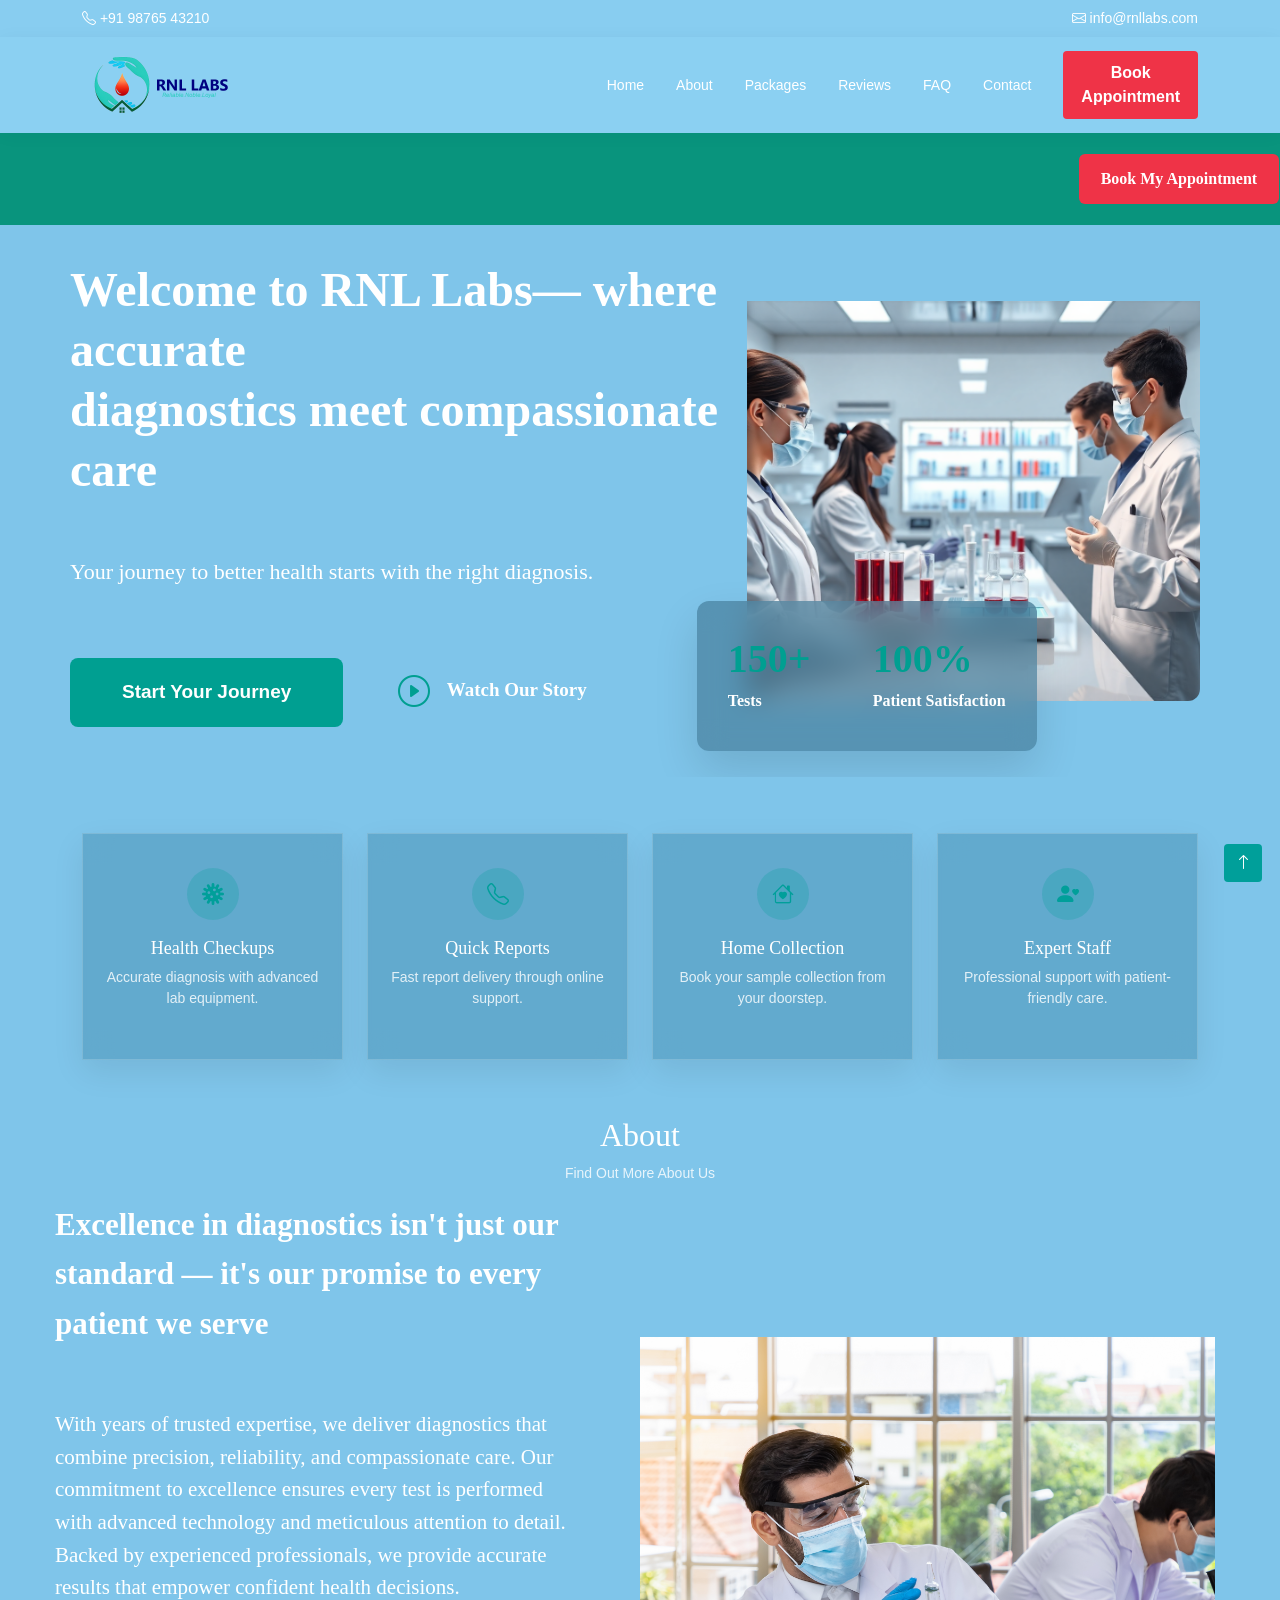
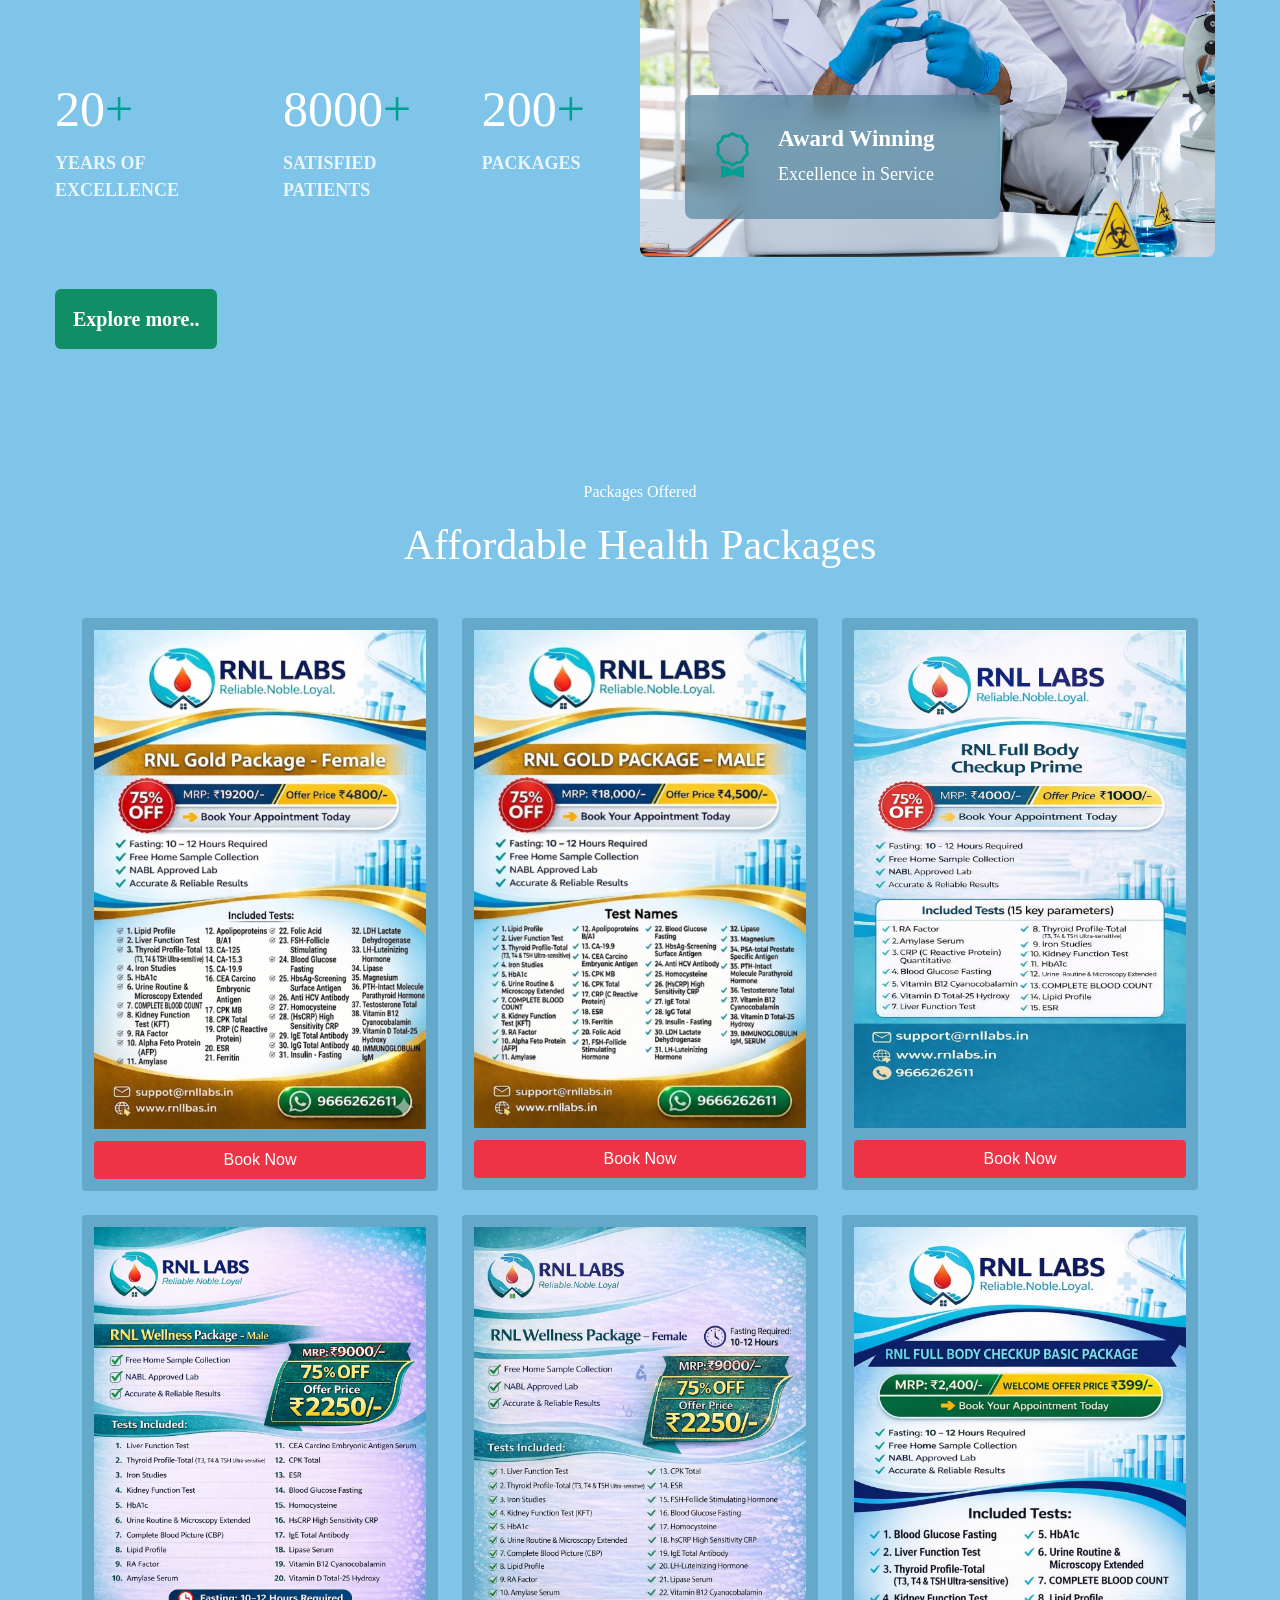
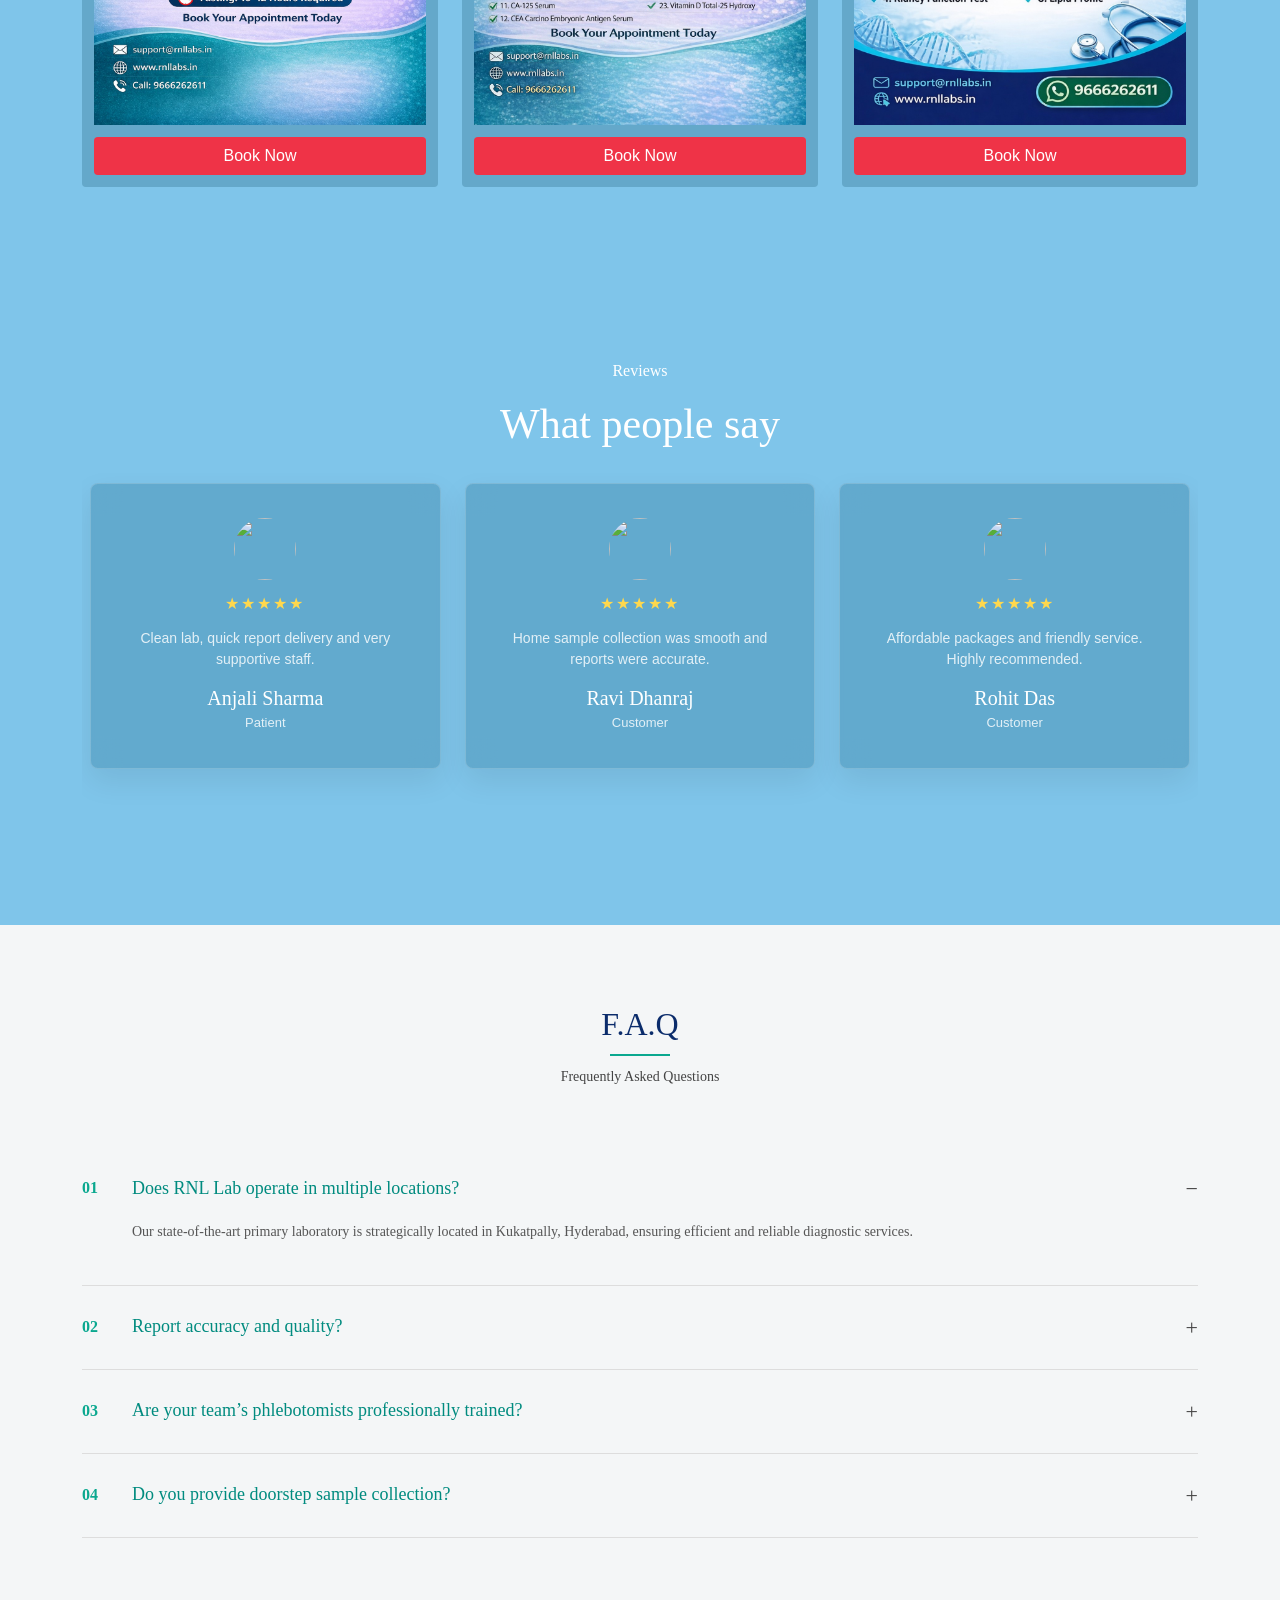
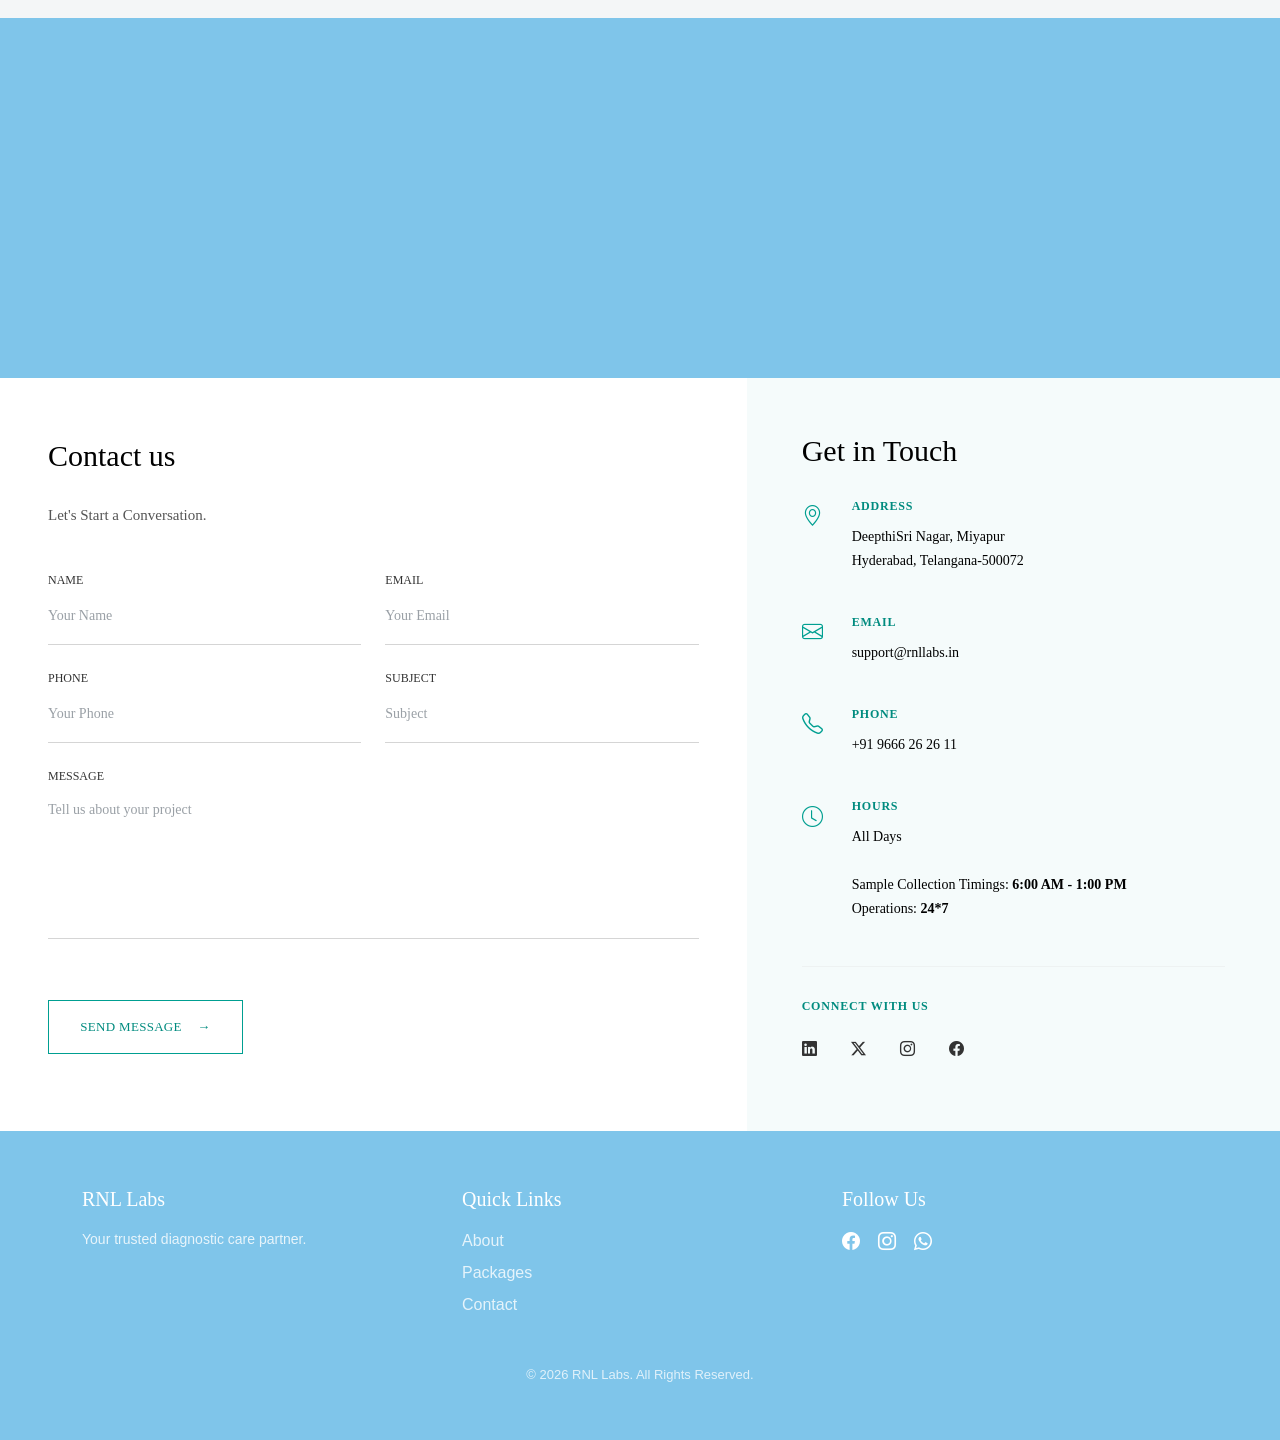
==== index.html @ 486d84f8 "second update" ====
<!DOCTYPE html>
<html lang="en">
<head>
  <meta charset="UTF-8" />
  <meta name="viewport" content="width=device-width, initial-scale=1.0" />
  <title>RNL Labs</title>

  <link href="https://cdn.jsdelivr.net/npm/bootstrap@5.3.3/dist/css/bootstrap.min.css" rel="stylesheet">
  <link href="https://cdn.jsdelivr.net/npm/bootstrap-icons@1.11.3/font/bootstrap-icons.css" rel="stylesheet">
  <link rel="stylesheet" href="https://cdn.jsdelivr.net/npm/swiper@11/swiper-bundle.min.css">
  <link rel="stylesheet" href="https://unpkg.com/aos@2.3.1/dist/aos.css">
  <link rel="stylesheet" href="style.css">
</head>

<body>

<header class="top-header">
  <div class="container d-flex justify-content-between align-items-center small">
    <span><i class="bi bi-telephone"></i> +91 98765 43210</span>
    <span><i class="bi bi-envelope"></i> info@rnllabs.com</span>
  </div>
</header>

<nav class="navbar navbar-expand-lg main-navbar sticky-top">
  <div class="container">
    <a class="navbar-brand d-flex align-items-center gap-2" href="#">
      <img src="img/rnl_labs_horizontal.png" alt="RNL LABS">
    </a>

    <button class="navbar-toggler" data-bs-toggle="collapse" data-bs-target="#menu">
      <span class="navbar-toggler-icon"></span>
    </button>

    <div id="menu" class="collapse navbar-collapse">
      <ul class="navbar-nav ms-auto align-items-lg-center gap-lg-3">
        <li><a class="nav-link" href="#home">Home</a></li>
        <li><a class="nav-link" href="#about">About</a></li>
        <li><a class="nav-link" href="#packages">Packages</a></li>
        <li><a class="nav-link" href="#reviews">Reviews</a></li>
        <li><a class="nav-link" href="#faq">FAQ</a></li>
        <li><a class="nav-link" href="#contact">Contact</a></li>
        <li><a class="btn btn-book ms-lg-2" href="#contact">Book Appointment</a></li>
      </ul>
    </div>
  </div>
</nav>

<section>
    <div class="home-sample-bar">
  <div class="container-fluid">
    <div class="row align-items-center">

      <div class="col-12 col-md-10">
        <div class="scooter-slider">
          <div class="scooter-track">
            <img src="img/home_sample.png" alt="Home Sample Collection">
          </div>
        </div>
      </div>

      <div class="col-12 col-md-2 text-center text-md-start mt-3 mt-md-0">
        <a href="https://my.rnllabs.in/patient/login" class="btn btn-danger appointment-btn">
          Book My Appointment
        </a>
      </div>

    </div>
  </div>
</div>
</section>

<section id="home" class="hero">
  <div class="container-fluid px-0">

    <div class="row hero-row align-items-center g-0">
      <div class="col-lg-7 hero-content" data-aos="fade-right">
        <h1>
          Welcome to RNL Labs— where accurate <br>
          diagnostics meet compassionate care
        </h1>

        <p class="hero-text">
          Your journey to better health starts with the right diagnosis.
        </p>

        <div class="hero-actions">
          <a href="#packages" class="btn btn-primary-custom">Start Your Journey</a>

          <a href="#about" class="btn btn-video">
            <i class="bi bi-play-circle"></i>
            Watch Our Story
          </a>
        </div>
      </div>

      <div class="col-lg-5 hero-image-col" data-aos="fade-left">
        <div class="hero-image-wrap">
          <img src="img/bg/banner.png" class="hero-img" alt="Lab">

          <div class="hero-stat old-style">
            <div>
              <strong>150+</strong>
              <span>Tests</span>
            </div>

            <div>
              <strong>100%</strong>
              <span>Patient Satisfaction</span>
            </div>
          </div>
        </div>
      </div>
    </div>

  </div>
</section>

<section class="services section-space-sm">
  <div class="container">
    <div class="row g-4">
      <div class="col-6 col-lg-3" data-aos="zoom-in">
        <div class="glass-card service-card">
          <i class="bi bi-virus"></i>
          <h5>Health Checkups</h5>
          <p>Accurate diagnosis with advanced lab equipment.</p>
        </div>
      </div>

      <div class="col-6 col-lg-3" data-aos="zoom-in" data-aos-delay="100">
        <div class="glass-card service-card">
          <i class="bi bi-telephone"></i>
          <h5>Quick Reports</h5>
          <p>Fast report delivery through online support.</p>
        </div>
      </div>

      <div class="col-6 col-lg-3" data-aos="zoom-in" data-aos-delay="200">
        <div class="glass-card service-card">
          <i class="bi bi-house-heart"></i>
          <h5>Home Collection</h5>
          <p>Book your sample collection from your doorstep.</p>
        </div>
      </div>

      <div class="col-6 col-lg-3" data-aos="zoom-in" data-aos-delay="300">
        <div class="glass-card service-card">
          <i class="bi bi-person-heart"></i>
          <h5>Expert Staff</h5>
          <p>Professional support with patient-friendly care.</p>
        </div>
      </div>
    </div>
  </div>
</section>

<section id="about" class="about old-about">
          <div class="container section-title" data-aos="fade-up">
        <h2 class="text-center">About</h2>
        <p class="text-center">Find Out More About Us</p>
      </div><!-- End Section Title -->
  <div class="container-fluid px-0">
    <div class="row g-0 align-items-center">

      <div class="col-lg-6 about-left" data-aos="fade-right">
        <h2>
          Excellence in diagnostics isn't just our standard — it's our promise to
          every patient we serve
        </h2>

        <p>
          With years of trusted expertise, we deliver diagnostics that combine
          precision, reliability, and compassionate care. Our commitment to
          excellence ensures every test is performed with advanced technology
          and meticulous attention to detail. Backed by experienced professionals,
          we provide accurate results that empower confident health decisions.
        </p>

        <div class="about-stats">
          <div>
            <strong>20<span>+</span></strong>
            <small>YEARS OF EXCELLENCE</small>
          </div>

          <div>
            <strong>8000<span>+</span></strong>
            <small>SATISFIED PATIENTS</small>
          </div>

          <div>
            <strong>200<span>+</span></strong>
            <small>PACKAGES</small>
          </div>
        </div>

        <a href="#contact" class="btn about-btn">Explore more..</a>
      </div>

      <div class="col-lg-6 about-right" data-aos="fade-left">
        <div class="about-img-box old-img-box">
          <img src="img/about/about.jpg" alt="About Us">

          <div class="award-card">
            <i class="bi bi-award"></i>
            <div>
              <strong>Award Winning</strong>
              <span>Excellence in Service</span>
            </div>
          </div>
        </div>
      </div>

    </div>
  </div>
</section>

<section id="packages" class="packages section-space">
  <div class="container">
    <p class="section-subtitle text-center">Packages Offered</p>
    <h2 class="section-title text-center">Affordable Health Packages</h2>

    <div class="row g-4 mt-4">
      <div class="col-md-6 col-lg-4" data-aos="fade-up">
        <div class="package-card">
          <img src="img/packages/rnlgoldfemale.jpeg" class="card-img-top" alt="Image">
          <a href="#contact" class="btn package-btn">Book Now</a>
        </div>
      </div>

      <div class="col-md-6 col-lg-4" data-aos="fade-up" data-aos-delay="100">
        <div class="package-card">
          <img src="img/packages/rnlgoldmale.png" class="card-img-top" alt="Image">
          <a href="#contact" class="btn package-btn">Book Now</a>
        </div>
      </div>

      <div class="col-md-6 col-lg-4" data-aos="fade-up" data-aos-delay="200">
        <div class="package-card">
           <img src="img/packages/primefullbody.png" class="card-img-top" alt="Image">
          <a href="#contact" class="btn package-btn">Book Now</a>
        </div>
      </div>

      <div class="col-md-6 col-lg-4" data-aos="fade-up">
        <div class="package-card">
           <img src="img/packages/rnlweellnessmale.jpeg" class="card-img-top" alt="Image">
          <a href="#contact" class="btn package-btn">Book Now</a>
        </div>
      </div>

      <div class="col-md-6 col-lg-4" data-aos="fade-up" data-aos-delay="100">
        <div class="package-card">
          <img src="img/packages/rnlwellnessfemale.jpeg" class="card-img-top" alt="Image">
          <a href="#contact" class="btn package-btn">Book Now</a>
        </div>
      </div>

      <div class="col-md-6 col-lg-4" data-aos="fade-up" data-aos-delay="200">
        <div class="package-card">
          <img src="img/packages/fullbodycheckupbasic.jpeg" class="card-img-top" alt="Image">
          <a href="#contact" class="btn package-btn">Book Now</a>
        </div>
      </div>
    </div>
  </div>
</section>

<section id="reviews" class="reviews section-space">
  <div class="container">
    <p class="section-subtitle text-center">Reviews</p>
    <h2 class="section-title text-center">What people say</h2>

    <div class="swiper reviewSwiper mt-4" data-aos="fade-up">
      <div class="swiper-wrapper">
        <div class="swiper-slide">
          <div class="glass-card review-card">
            <img src="https://i.pravatar.cc/90?img=32" alt="">
            <div class="stars">★★★★★</div>
            <p>Clean lab, quick report delivery and very supportive staff.</p>
            <h5>Anjali Sharma</h5>
            <span>Patient</span>
          </div>
        </div>

        <div class="swiper-slide">
          <div class="glass-card review-card">
            <img src="https://i.pravatar.cc/90?img=12" alt="">
            <div class="stars">★★★★★</div>
            <p>Home sample collection was smooth and reports were accurate.</p>
            <h5>Ravi Dhanraj</h5>
            <span>Customer</span>
          </div>
        </div>

        <div class="swiper-slide">
          <div class="glass-card review-card">
            <img src="https://i.pravatar.cc/90?img=45" alt="">
            <div class="stars">★★★★★</div>
            <p>Affordable packages and friendly service. Highly recommended.</p>
            <h5>Rohit Das</h5>
            <span>Customer</span>
          </div>
        </div>
      </div>

      <div class="swiper-nav">
        <div class="swiper-button-prev"></div>
        <div class="swiper-button-next"></div>
      </div>
    </div>
  </div>
</section>

<section id="faq" class="faq-modern">
  <div class="container">

    <div class="faq-header text-center">
      <h2>F.A.Q</h2>
      <div class="faq-line"></div>
      <p>Frequently Asked Questions</p>
    </div>

    <div class="faq-list">

      <!-- Item 1 -->
      <div class="faq-item active">
        <div class="faq-question">
          <span class="faq-number">01</span>
          <h4>Does RNL Lab operate in multiple locations?</h4>
          <span class="faq-toggle">−</span>
        </div>
        <div class="faq-answer">
          <p>
            Our state-of-the-art primary laboratory is strategically located in Kukatpally,
            Hyderabad, ensuring efficient and reliable diagnostic services.
          </p>
        </div>
      </div>

      <!-- Item 2 -->
      <div class="faq-item">
        <div class="faq-question">
          <span class="faq-number">02</span>
          <h4>Report accuracy and quality?</h4>
          <span class="faq-toggle">+</span>
        </div>
        <div class="faq-answer">
          <p>We use advanced technology and strict quality standards for accurate reports.</p>
        </div>
      </div>

      <!-- Item 3 -->
      <div class="faq-item">
        <div class="faq-question">
          <span class="faq-number">03</span>
          <h4>Are your team’s phlebotomists professionally trained?</h4>
          <span class="faq-toggle">+</span>
        </div>
        <div class="faq-answer">
          <p>Yes, all staff are certified and trained professionals.</p>
        </div>
      </div>

      <!-- Item 4 -->
      <div class="faq-item">
        <div class="faq-question">
          <span class="faq-number">04</span>
          <h4>Do you provide doorstep sample collection?</h4>
          <span class="faq-toggle">+</span>
        </div>
        <div class="faq-answer">
          <p>Yes, we offer home sample collection services.</p>
        </div>
      </div>

    </div>

  </div>
</section>

<!-- Map Section -->
<section id="map" class="map-section">
  <div class="map-box">
    <iframe
      src="https://maps.google.com/maps?q=DeepthiSri%20Nagar,%20Miyapur,%20Hyderabad&t=&z=15&ie=UTF8&iwloc=&output=embed"
      loading="lazy">
    </iframe>
  </div>
</section>


<!-- Contact Section -->
<section id="contact" class="contact-clean">
  <div class="container-fluid px-0">
    <div class="row g-0">

      <!-- Contact Form -->
      <div class="col-lg-7 contact-form-area">
        <h2>Contact us</h2>
        <p class="contact-subtitle">Let's Start a Conversation.</p>

        <form>
          <div class="row g-4">
            <div class="col-md-6">
              <label>NAME</label>
              <input type="text" placeholder="Your Name">
            </div>

            <div class="col-md-6">
              <label>EMAIL</label>
              <input type="email" placeholder="Your Email">
            </div>

            <div class="col-md-6">
              <label>PHONE</label>
              <input type="text" placeholder="Your Phone">
            </div>

            <div class="col-md-6">
              <label>SUBJECT</label>
              <input type="text" placeholder="Subject">
            </div>

            <div class="col-12">
              <label>MESSAGE</label>
              <textarea rows="5" placeholder="Tell us about your project"></textarea>
            </div>

            <div class="col-12">
              <button type="submit" class="send-btn">
                SEND MESSAGE <span>→</span>
              </button>
            </div>
          </div>
        </form>
      </div>

      <!-- Contact Info -->
      <div class="col-lg-5 contact-info-area">
        <h2>Get in Touch</h2>

        <div class="info-item">
          <i class="bi bi-geo-alt"></i>
          <div>
            <h5>ADDRESS</h5>
            <p>
              DeepthiSri Nagar, Miyapur<br>
              Hyderabad, Telangana-500072
            </p>
          </div>
        </div>

        <div class="info-item">
          <i class="bi bi-envelope"></i>
          <div>
            <h5>EMAIL</h5>
            <p>support@rnllabs.in</p>
          </div>
        </div>

        <div class="info-item">
          <i class="bi bi-telephone"></i>
          <div>
            <h5>PHONE</h5>
            <p>+91 9666 26 26 11</p>
          </div>
        </div>

        <div class="info-item">
          <i class="bi bi-clock"></i>
          <div>
            <h5>HOURS</h5>
            <p>
              All Days<br><br>
              Sample Collection Timings: <strong>6:00 AM - 1:00 PM</strong><br>
              Operations: <strong>24*7</strong>
            </p>
          </div>
        </div>

        <hr>

        <h5 class="connect-title">CONNECT WITH US</h5>

        <div class="contact-socials">
          <a href="#"><i class="bi bi-linkedin"></i></a>
          <a href="#"><i class="bi bi-twitter-x"></i></a>
          <a href="#"><i class="bi bi-instagram"></i></a>
          <a href="#"><i class="bi bi-facebook"></i></a>
        </div>
      </div>

    </div>
  </div>
</section>

<footer class="footer section-space-sm">
  <div class="container">
    <div class="row g-4">
      <div class="col-md-4">
        <h5>RNL Labs</h5>
        <p>Your trusted diagnostic care partner.</p>
      </div>
      <div class="col-md-4">
        <h5>Quick Links</h5>
        <a href="#about">About</a>
        <a href="#packages">Packages</a>
        <a href="#contact">Contact</a>
      </div>
      <div class="col-md-4">
        <h5>Follow Us</h5>
        <div class="socials">
          <i class="bi bi-facebook"></i>
          <i class="bi bi-instagram"></i>
          <i class="bi bi-whatsapp"></i>
        </div>
      </div>
    </div>

    <div class="copyright">
      © 2026 RNL Labs. All Rights Reserved.
    </div>
  </div>
</footer>

<a href="#home" class="back-top"><i class="bi bi-arrow-up"></i></a>

<script src="https://cdn.jsdelivr.net/npm/bootstrap@5.3.3/dist/js/bootstrap.bundle.min.js"></script>
<script src="https://cdn.jsdelivr.net/npm/swiper@11/swiper-bundle.min.js"></script>
<script src="https://unpkg.com/aos@2.3.1/dist/aos.js"></script>
<script src="app.js"></script>

</body>
</html>
---- style.css ----
:root {
  --bg: #7fc5ea;
  --bg-dark: #67afd5;
  --primary: #009f9a;
  --primary-dark: #007a75;
  --danger: #ef3347;
  --card: rgba(54, 126, 160, 0.38);
  --text: #ffffff;
  --muted: rgba(255,255,255,0.82);
}

* {
  box-sizing: border-box;
}

html {
  scroll-behavior: smooth;
}

body {
  margin: 0;
  background: var(--bg);
  color: var(--text);
  font-family: Georgia, "Times New Roman", serif;
  overflow-x: hidden;
}

img {
  max-width: 100%;
}

.section-space {
  padding: 86px 0;
}

.section-space-sm {
  padding: 56px 0;
}

.top-header {
  padding: 8px 0;
  background: #88cdf0;
  color: white;
  font-family: Arial, sans-serif;
}

.main-navbar {
  background: #8bd0f2;
  box-shadow: 0 2px 18px rgba(0,0,0,0.04);
}

.navbar-brand img {
  width: 30%;
  height: auto;
  border-radius: 50%;
}

.navbar-brand span {
  font-weight: 800;
  color: #174b63;
  letter-spacing: 1px;
}

.nav-link {
  color: white;
  font-family: Arial, sans-serif;
  font-size: 14px;
  font-weight: 500;
}

.nav-link:hover {
  color: #004f66;
}

.btn-book,
.btn-primary-custom {
  background: var(--primary);
  color: white;
  border-radius: 4px;
  padding: 10px 18px;
  border: none;
  font-family: Arial, sans-serif;
  font-weight: 600;
}

.btn-book {
  background: var(--danger);
}

.btn-primary-custom:hover,
.btn-book:hover {
  background: var(--primary-dark);
  color: white;
  transform: translateY(-2px);
}

.hero {
  padding: 0;
  min-height: 460px;
  background: var(--bg);
  overflow: hidden;
}

.hero-row {
  min-height: 460px;
}

.hero-content {
  padding-left: 70px;
  padding-top: 35px;
  padding-bottom: 50px;
}

.hero h1 {
  font-size: 48px;
  line-height: 1.25;
  font-weight: 700;
  color: #fff;
  max-width: 900px;
  margin-bottom: 55px;
}

.hero-text {
  color: white;
  font-size: 22px;
  font-family: Georgia, "Times New Roman", serif;
  margin-bottom: 70px;
}

.hero-actions {
  display: flex;
  align-items: center;
  gap: 42px;
}

.btn-primary-custom {
  background: #009f91;
  color: #fff;
  border-radius: 8px;
  padding: 20px 52px;
  font-size: 19px;
  font-weight: 700;
  border: 0;
}

.btn-video {
  color: #fff;
  font-size: 19px;
  font-weight: 700;
  text-decoration: none;
}

.btn-video i {
  color: #009f91;
  font-size: 32px;
  vertical-align: middle;
  margin-right: 12px;
}

.hero-image-col {
  position: relative;
  padding-right: 80px;
}

.hero-image-wrap {
  position: relative;
  width: 100%;
}

.hero-img {
  width: 100%;
  max-width: 520px;
  height: 400px;
  object-fit: cover;
  border-radius: 0 0 12px 12px;
  display: block;
  margin-left: auto;
}

.hero-stat.old-style {
  position: absolute;
  left: -50px;
  bottom: -50px;
  width: 340px;
  min-height: 150px;
  background: rgba(68, 125, 154, 0.68);
  backdrop-filter: blur(14px);
  border-radius: 12px;
  display: flex;
  align-items: center;
  justify-content: space-around;
  box-shadow: 0 20px 45px rgba(0,0,0,0.12);
}

.hero-stat.old-style strong {
  display: block;
  color: #009f91;
  font-size: 40px;
  line-height: 1;
  font-weight: 800;
}

.hero-stat.old-style span {
  display: block;
  color: white;
  font-size: 16px;
  margin-top: 10px;
  font-weight: 700;
}

@media (max-width: 991px) {
  .hero-content {
    padding: 55px 24px 30px;
    text-align: center;
  }

  .hero h1 {
    font-size: 38px;
    margin-bottom: 30px;
  }

  .hero-text {
    font-size: 18px;
    margin-bottom: 36px;
  }

  .hero-actions {
    justify-content: center;
    gap: 22px;
  }

  .hero-image-col {
    padding: 25px 24px 80px;
  }

  .hero-img {
    max-width: 100%;
    height: 300px;
    border-radius: 12px;
    margin: auto;
  }

  .hero-stat.old-style {
    left: 50%;
    transform: translateX(-50%);
    bottom: 25px;
  }
}

@media (max-width: 576px) {
  .hero-content {
    padding: 42px 18px 25px;
  }

  .hero h1 {
    font-size: 31px;
    line-height: 1.25;
  }

  .hero-actions {
    flex-direction: column;
    gap: 18px;
  }

  .btn-primary-custom {
    padding: 15px 32px;
    font-size: 16px;
  }

  .hero-stat.old-style {
    width: 88%;
    min-height: 120px;
  }

  .hero-stat.old-style strong {
    font-size: 30px;
  }

  .hero-stat.old-style span {
    font-size: 14px;
  }
}



.home-sample-bar {
  background: #09947d;
  padding: 8px 0;
  overflow: hidden;
}

.scooter-slider {
  width: 100%;
  overflow: hidden;
  position: relative;
  height: 76px;
}

.scooter-track {
  position: absolute;
  top: 0;
  left: -260px;
  animation: scooterMove 12s linear infinite;
}

.scooter-track img {
  height: 70px;
  width: auto;
  display: block;
}

.appointment-btn {
  background: #ef3347;
  border: none;
  padding: 13px 22px;
  font-weight: 700;
  border-radius: 6px;
  white-space: nowrap;
}

@keyframes scooterMove {
  0% {
    transform: translateX(-260px);
  }

  100% {
    transform: translateX(calc(100vw + 260px));
  }
}

@media (max-width: 768px) {
  .home-sample-bar {
    padding: 10px 0 14px;
  }

  .scooter-slider {
    height: 64px;
  }

  .scooter-track img {
    height: 58px;
  }

  .appointment-btn {
    width: auto;
    font-size: 14px;
    padding: 10px 16px;
  }
}




.glass-card {
  background: var(--card);
  backdrop-filter: blur(14px);
  -webkit-backdrop-filter: blur(14px);
  border: 1px solid rgba(255,255,255,0.18);
  box-shadow: 0 12px 30px rgba(0,0,0,0.08);
}

.service-card {
  min-height: 170px;
  padding: 34px 22px;
  text-align: center;
  transition: 0.3s ease;
}

.service-card:hover,
.package-card:hover,
.review-card:hover {
  transform: translateY(-8px);
}

.service-card i {
  width: 52px;
  height: 52px;
  background: rgba(0,159,154,0.25);
  color: var(--primary);
  border-radius: 50%;
  display: grid;
  place-items: center;
  margin: 0 auto 18px;
  font-size: 22px;
}

.service-card h5 {
  font-size: 18px;
}

.service-card p,
.about p,
.review-card p,
.footer p {
  font-family: Arial, sans-serif;
  color: var(--muted);
  font-size: 14px;
}

.section-title {
  font-size: clamp(28px, 4vw, 42px);
}

.about h3 {
  font-size: clamp(30px, 4vw, 48px);
  line-height: 1.1;
  max-width: 560px;
}

.stats-row {
  display: flex;
  gap: 32px;
  flex-wrap: wrap;
  margin-top: 30px;
}

.stats-row strong {
  display: block;
  font-size: 30px;
}

.stats-row span {
  font-family: Arial, sans-serif;
  color: var(--muted);
  font-size: 13px;
}

.about-img-box {
  position: relative;
}

.about-img-box img {
  width: 100%;
  height: 430px;
  object-fit: cover;
  border-radius: 8px;
}


.old-about {
  background: var(--bg);
  padding: 0;
  overflow: hidden;
}

.old-about .row {
  min-height: 520px;
}

.about-left {
  padding: 0 55px 45px;
}

.about-left h2 {
  color: #fff;
  font-size: 31px;
  line-height: 1.6;
  font-weight: 700;
  max-width: 920px;
  margin-bottom: 60px;
}

.about-left p {
  color: #fff;
  font-size: 21px;
  line-height: 1.55;
  font-family: Georgia, "Times New Roman", serif;
  max-width: 880px;
  margin-bottom: 80px;
}

.about-stats {
  display: flex;
  justify-content: space-between;
  gap: 35px;
  max-width: 830px;
  margin-bottom: 85px;
}

.about-stats strong {
  display: block;
  color: #fff;
  font-size: 50px;
  line-height: 1;
  font-weight: 500;
}

.about-stats strong span {
  color: #009f91;
}

.about-stats small {
  display: block;
  margin-top: 16px;
  color: rgba(255,255,255,0.82);
  font-size: 18px;
  font-weight: 700;
}

.about-btn {
  background: #108f66;
  color: #fff;
  border: 0;
  border-radius: 6px;
  padding: 15px 18px;
  font-size: 20px;
  font-weight: 700;
}

.about-btn:hover {
  background: #087a58;
  color: #fff;
}

.about-right {
  padding-right: 65px;
}

.old-img-box {
  position: relative;
  width: 100%;
}

.old-img-box img {
  width: 100%;
  height: 520px;
  object-fit: cover;
  border-radius: 0 0 8px 8px;
  display: block;
}

.award-card {
  position: absolute;
  left: 45px;
  bottom: 38px;
  width: 315px;
  height: 124px;
  background: rgba(78, 130, 157, 0.68);
  backdrop-filter: blur(12px);
  border-radius: 8px;
  display: flex;
  align-items: center;
  gap: 22px;
  padding: 25px;
  color: #fff;
}

.award-card i {
  color: #009f91;
  font-size: 46px;
}

.award-card strong {
  display: block;
  font-size: 23px;
  line-height: 1.2;
}

.award-card span {
  display: block;
  font-size: 18px;
  margin-top: 8px;
}

@media (max-width: 991px) {
  .about-left {
    padding: 60px 24px 40px;
    text-align: center;
  }

  .about-left h2 {
    font-size: 28px;
    line-height: 1.35;
    margin-bottom: 30px;
  }

  .about-left p {
    font-size: 17px;
    margin-bottom: 45px;
  }

  .about-stats {
    justify-content: center;
    flex-wrap: wrap;
    margin-bottom: 45px;
  }

  .about-right {
    padding: 0 24px 70px;
  }

  .old-img-box img {
    height: 330px;
    border-radius: 8px;
  }

  .award-card {
    left: 50%;
    bottom: -38px;
    transform: translateX(-50%);
  }
}

@media (max-width: 576px) {
  .about-left h2 {
    font-size: 24px;
  }

  .about-left p {
    font-size: 16px;
  }

  .about-stats {
    flex-direction: column;
    gap: 28px;
  }

  .about-stats strong {
    font-size: 42px;
  }

  .about-stats small {
    font-size: 15px;
  }

  .award-card {
    width: 88%;
    height: auto;
    padding: 20px;
  }

  .award-card strong {
    font-size: 19px;
  }

  .award-card span {
    font-size: 15px;
  }
}





.mini-card {
  position: absolute;
  left: 28px;
  bottom: -26px;
  background: rgba(69, 133, 164, 0.75);
  backdrop-filter: blur(14px);
  padding: 18px 28px;
  border-radius: 6px;
}

.mini-card strong,
.mini-card span {
  display: block;
}

.package-card {
  background: rgba(75, 139, 170, 0.5);
  padding: 12px;
  border-radius: 4px;
  transition: 0.3s ease;
}

.package-card img {
  width: 100%;
  height: auto;
  object-fit: cover;
  display: block;
}

.package-btn {
  width: 100%;
  background: var(--danger);
  color: white;
  margin-top: 12px;
  border-radius: 4px;
  font-family: Arial, sans-serif;
}

.package-btn:hover {
  background: #d9273a;
  color: white;
}

.review-card {
  min-height: 250px;
  padding: 34px 28px;
  text-align: center;
  border-radius: 8px;
  transition: 0.3s ease;
}

.review-card img {
  width: 62px;
  height: 62px;
  border-radius: 50%;
  margin-bottom: 12px;
}

.stars {
  color: #ffd84d;
  margin-bottom: 12px;
  letter-spacing: 2px;
}

.review-card h5 {
  margin-bottom: 0;
}

.review-card span {
  font-family: Arial, sans-serif;
  font-size: 13px;
  color: var(--muted);
}

.swiper {
  padding: 10px 8px 70px;
}

.swiper-button-next,
.swiper-button-prev {
  width: 34px;
  height: 34px;
  background: var(--primary);
  color: white;
  border-radius: 50%;
  top: auto;
  bottom: 8px;
}

.swiper-button-next::after,
.swiper-button-prev::after {
  font-size: 13px;
}

.swiper-button-prev {
  left: auto;
  right: 52px;
}

.swiper-button-next {
  right: 8px;
}

.faq-modern {
  background: #f4f6f7;
  padding: 80px 0;
}

.faq-header h2 {
  font-size: 32px;
  color: #0b2c6b;
  margin-bottom: 10px;
}

.faq-line {
  width: 60px;
  height: 2px;
  background: #0aa88f;
  margin: 10px auto;
}

.faq-header p {
  color: #444;
  font-size: 14px;
}

/* FAQ LIST */
.faq-list {
  margin-top: 60px;
}

/* ITEM */
.faq-item {
  border-bottom: 1px solid #ddd;
  padding: 25px 0;
}

/* QUESTION ROW */
.faq-question {
  display: flex;
  align-items: center;
  justify-content: space-between;
  cursor: pointer;
}

.faq-number {
  color: #0aa88f;
  font-weight: 600;
  margin-right: 20px;
  min-width: 30px;
}

.faq-question h4 {
  flex: 1;
  font-size: 18px;
  color: #008b7f;
  margin: 0;
}

.faq-toggle {
  font-size: 22px;
  color: #444;
}

/* ANSWER */
.faq-answer {
  display: none;
  padding-left: 50px;
  margin-top: 15px;
}

.faq-answer p {
  font-size: 14px;
  color: #555;
  line-height: 1.7;
}

/* ACTIVE STATE */
.faq-item.active .faq-answer {
  display: block;
}

.faq-item.active .faq-toggle {
  content: "−";
}

/* RESPONSIVE */
@media (max-width: 768px) {
  .faq-question h4 {
    font-size: 16px;
  }

  .faq-answer {
    padding-left: 35px;
  }
}

.accordion-item {
  background: transparent;
  border: 0;
  border-bottom: 1px solid rgba(255,255,255,0.18);
}

.accordion-button {
  background: transparent;
  color: white;
  box-shadow: none;
  font-family: Arial, sans-serif;
  padding: 22px 10px;
}

.accordion-button:not(.collapsed) {
  background: transparent;
  color: white;
  box-shadow: none;
}

.accordion-button::after {
  filter: brightness(0) invert(1);
}

.accordion-body {
  color: rgba(255,255,255,0.82);
  font-family: Arial, sans-serif;
}

/* Map Section */
.map-section {
  background: var(--bg);
  padding: 0;
}

.map-box {
  width: 100%;
  height: 360px;
}

.map-box iframe {
  width: 100%;
  height: 100%;
  border: 0;
  display: block;
}

/* Contact Section */
.contact-clean {
  background: #ffffff;
  color: #111;
  font-family: Georgia, "Times New Roman", serif;
}

.contact-form-area {
  padding: 60px 48px 70px;
  background: #fff;
}

.contact-info-area {
  padding: 55px 55px 70px;
  background: #f5fbfb;
}

.contact-clean h2 {
  font-size: 30px;
  margin-bottom: 30px;
  color: #000;
}

.contact-subtitle {
  font-size: 15px;
  color: #555;
  margin-bottom: 45px;
}

.contact-clean label {
  display: block;
  font-size: 12px;
  color: #333;
  margin-bottom: 14px;
  text-transform: uppercase;
}

.contact-clean input,
.contact-clean textarea {
  width: 100%;
  border: 0;
  border-bottom: 1px solid #d5d5d5;
  outline: none;
  padding: 0 0 18px;
  background: transparent;
  font-size: 14px;
  color: #222;
  resize: none;
}

.contact-clean input::placeholder,
.contact-clean textarea::placeholder {
  color: #9aa0a6;
}

.contact-clean textarea {
  min-height: 140px;
}

.send-btn {
  margin-top: 30px;
  width: 195px;
  height: 54px;
  border: 1px solid #009f91;
  background: transparent;
  color: #008b7f;
  font-size: 13px;
  letter-spacing: 0.3px;
  transition: 0.3s ease;
}

.send-btn span {
  margin-left: 12px;
}

.send-btn:hover {
  background: #009f91;
  color: #fff;
}

.info-item {
  display: flex;
  gap: 22px;
  margin-bottom: 42px;
}

.info-item i {
  color: #009f91;
  font-size: 21px;
  min-width: 28px;
  margin-top: 3px;
}

.info-item h5,
.connect-title {
  font-size: 12px;
  color: #008b7f;
  font-weight: 700;
  letter-spacing: 0.8px;
  margin-bottom: 12px;
}

.info-item p {
  color: #000;
  font-size: 14px;
  line-height: 1.7;
  margin: 0;
}

.contact-info-area hr {
  margin: 45px 0 32px;
  border-color: #d7d7d7;
}

.contact-socials {
  display: flex;
  gap: 34px;
  margin-top: 25px;
}

.contact-socials a {
  color: #333;
  font-size: 15px;
  transition: 0.3s ease;
}

.contact-socials a:hover {
  color: #009f91;
}

@media (max-width: 991px) {
  .contact-form-area,
  .contact-info-area {
    padding: 45px 28px;
  }

  .map-box {
    height: 300px;
  }
}

@media (max-width: 576px) {
  .contact-clean h2 {
    font-size: 26px;
  }

  .contact-form-area,
  .contact-info-area {
    padding: 38px 20px;
  }

  .send-btn {
    width: 100%;
  }

  .info-item {
    gap: 16px;
  }

  .contact-socials {
    gap: 24px;
  }

  .map-box {
    height: 260px;
  }
}





.footer {
  background: transparent;
}

.footer h5 {
  margin-bottom: 18px;
}

.footer a {
  display: block;
  color: rgba(255,255,255,0.8);
  text-decoration: none;
  font-family: Arial, sans-serif;
  margin-bottom: 8px;
}

.socials i {
  margin-right: 14px;
  font-size: 18px;
}

.copyright {
  margin-top: 40px;
  text-align: center;
  font-family: Arial, sans-serif;
  font-size: 13px;
  color: rgba(255,255,255,0.76);
}

.back-top {
  position: fixed;
  right: 18px;
  bottom: 18px;
  width: 38px;
  height: 38px;
  background: var(--primary);
  color: white;
  display: grid;
  place-items: center;
  border-radius: 4px;
  text-decoration: none;
  z-index: 50;
}

@media (max-width: 991px) {
  .section-space {
    padding: 68px 0;
  }


  .about h3 {
    text-align: center;
  }

  .about p {
    text-align: center;
  }

  .stats-row {
    justify-content: center;
    text-align: center;
  }
}

@media (max-width: 576px) {
  .top-header .container {
    flex-direction: column;
    gap: 4px;
  }

  .navbar-brand img {
    width: 30%;
    height: auto;
  }

  .alert-strip {
    font-size: 11px;
    padding: 8px;
  }

  .hero h1 {
    font-size: 30px;
  }

  .hero-img {
    height: 240px;
  }

  .hero-stat {
    position: static;
    margin-top: 14px;
    text-align: center;
  }

  .service-card {
    min-height: 150px;
    padding: 24px 14px;
  }

  .package-card img {
    height: auto;
  }

  .about-img-box img {
    height: 280px;
  }

  .mini-card {
    position: static;
    margin-top: 14px;
    text-align: center;
  }





}
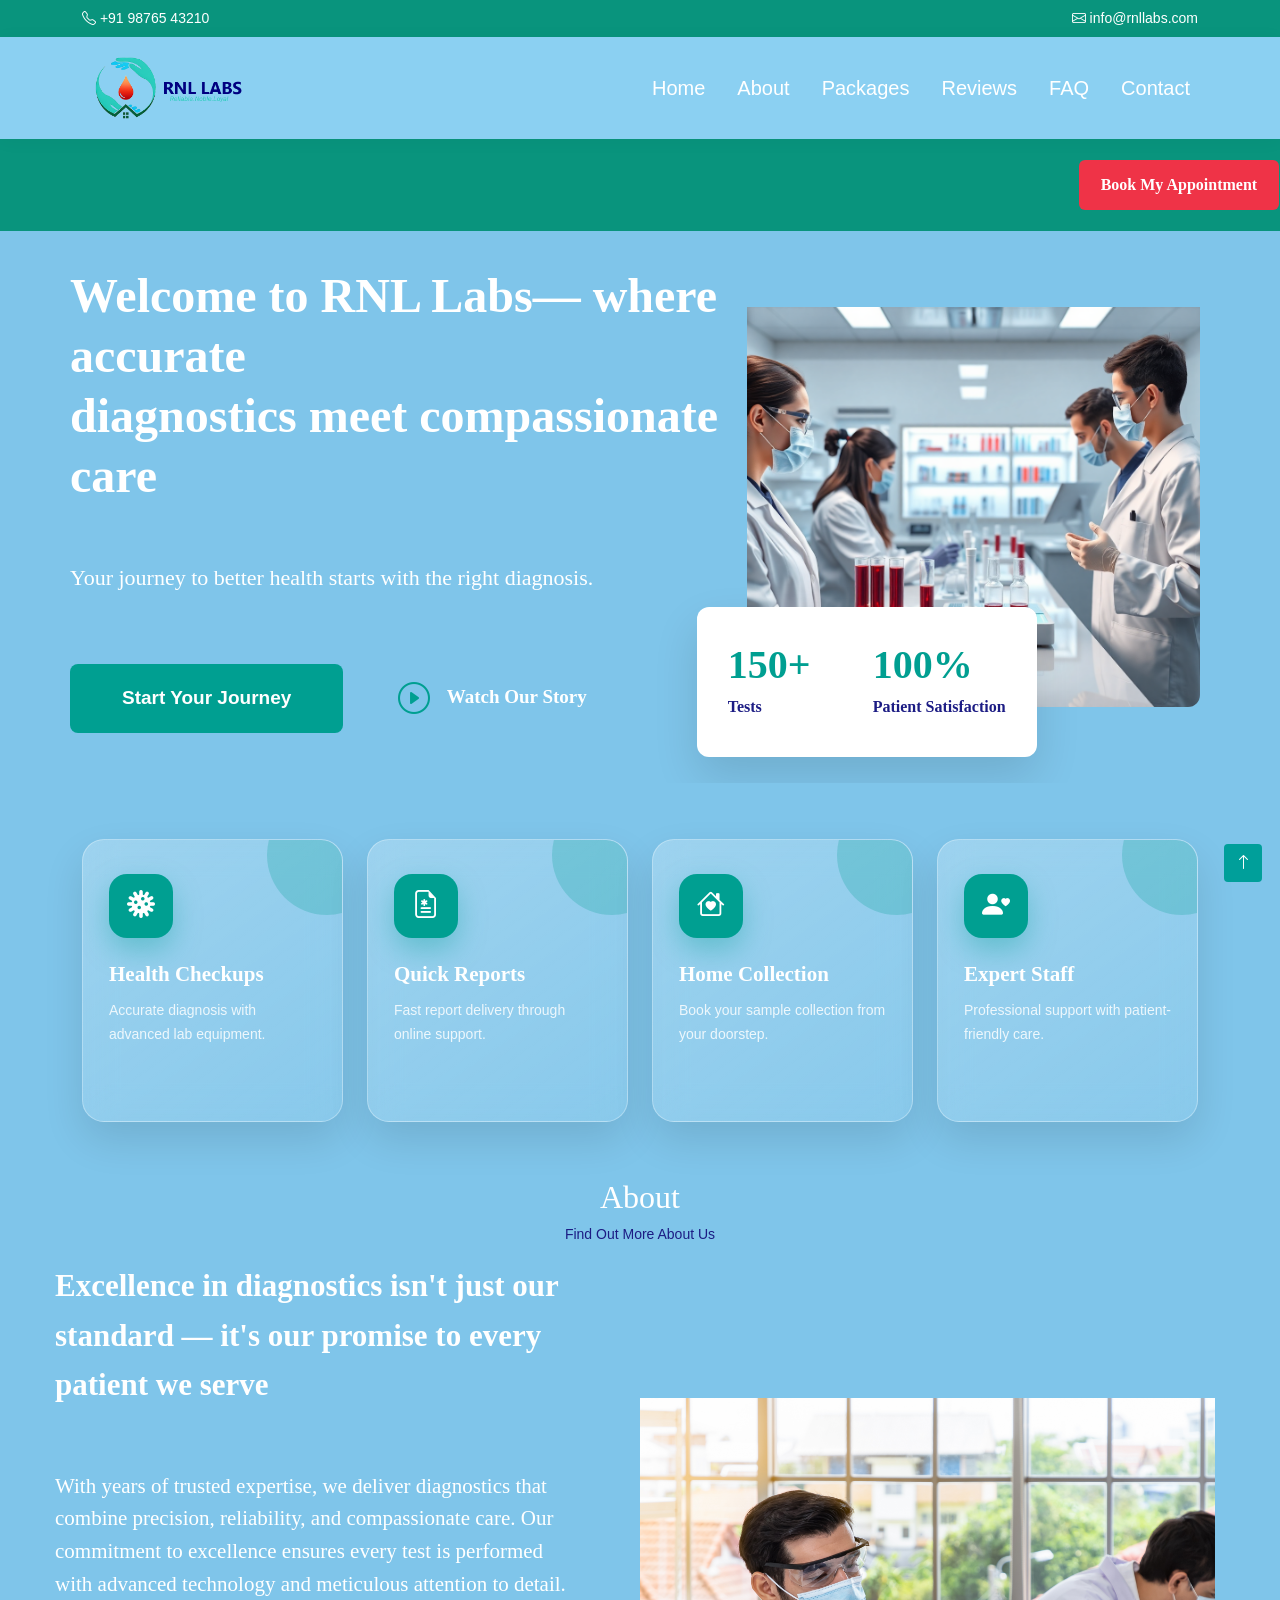
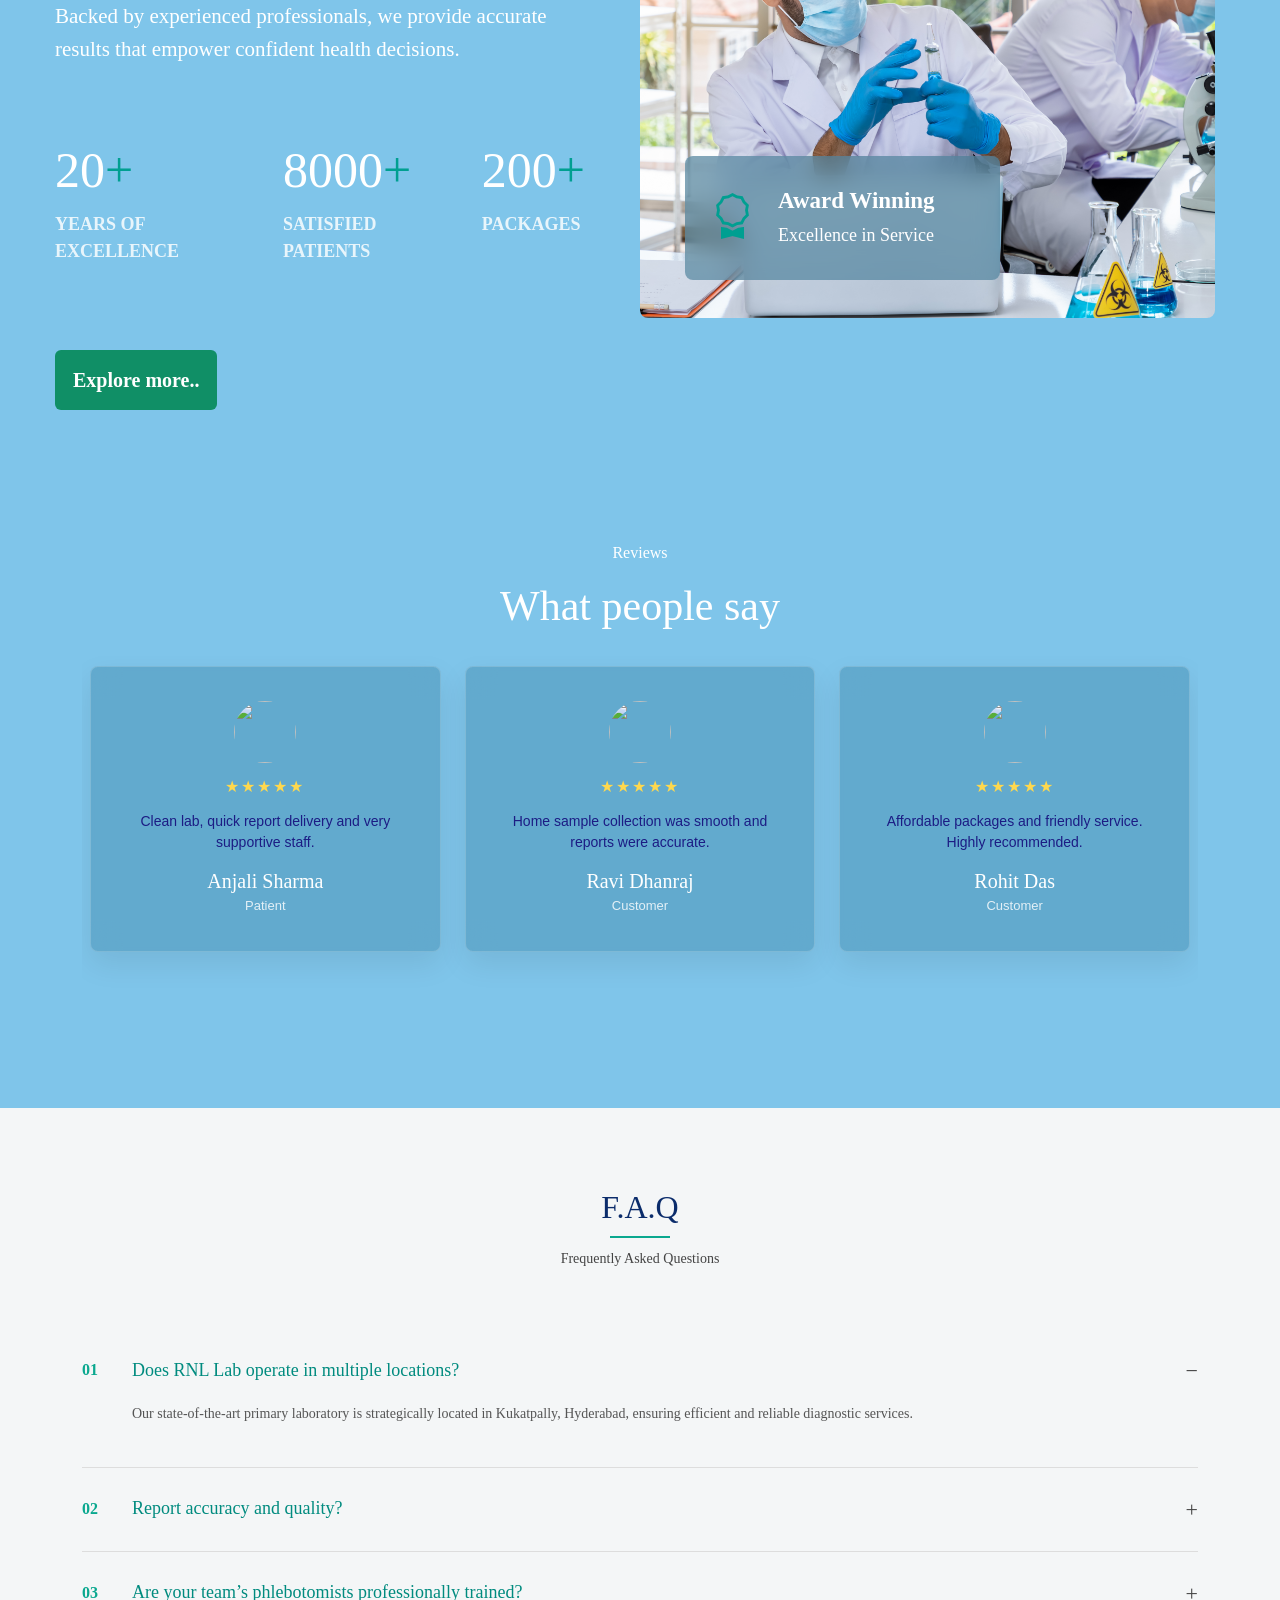
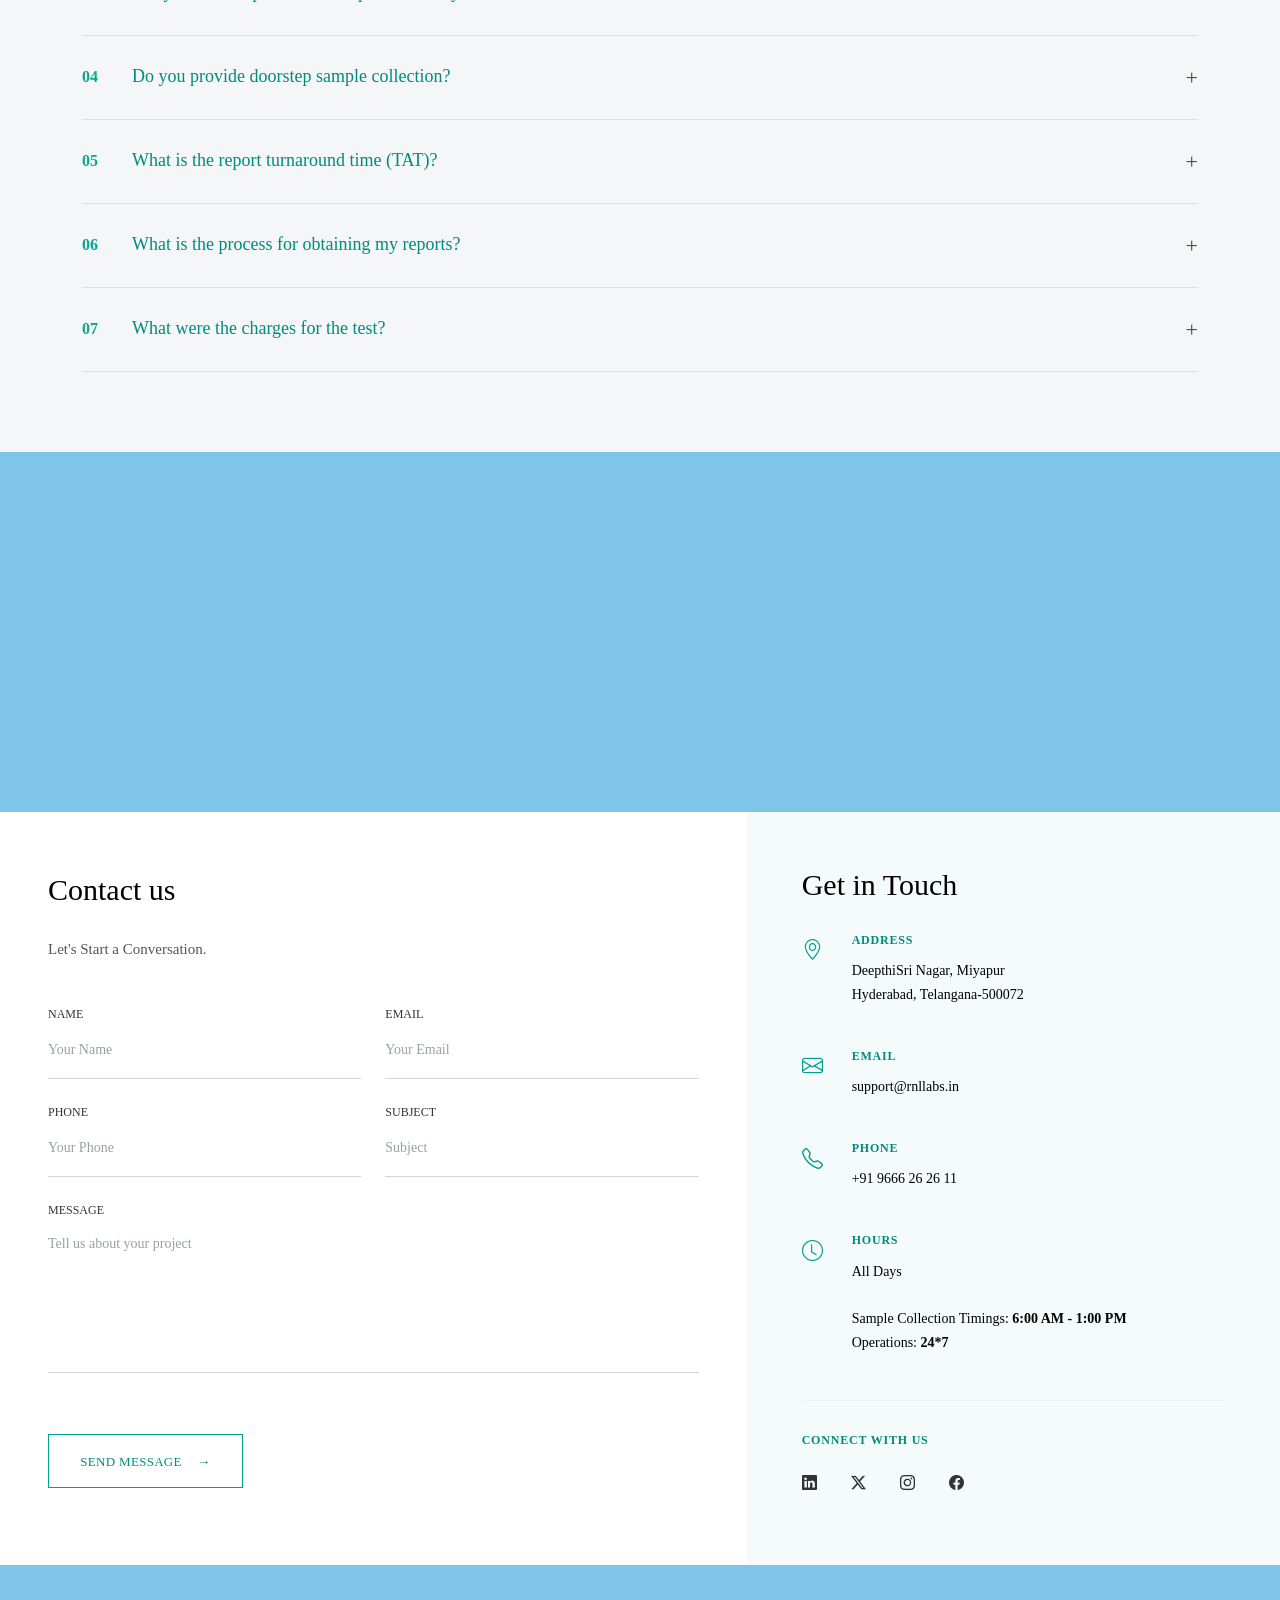
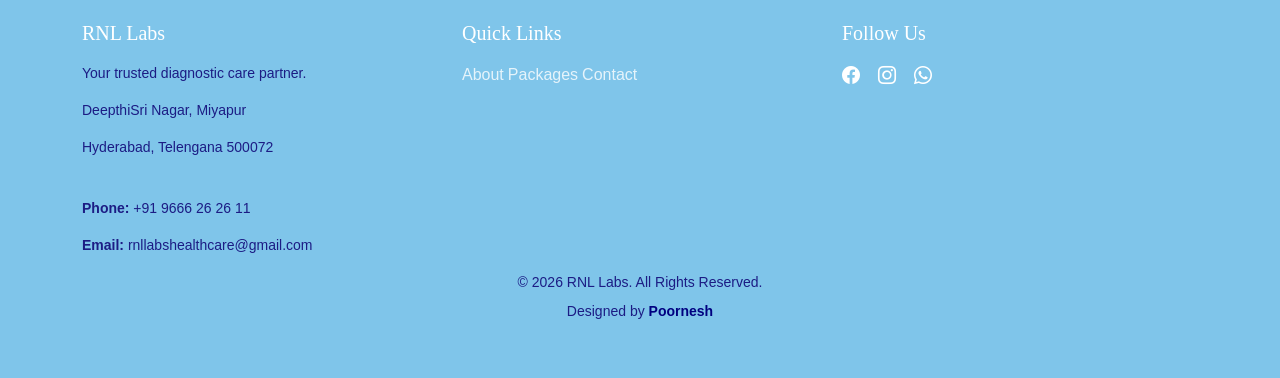
==== commit c4f89b8a: "updated colours in home page" ====
--- a/index.html
+++ b/index.html
@@ -39,7 +39,7 @@
         <li><a class="nav-link" href="#reviews">Reviews</a></li>
         <li><a class="nav-link" href="#faq">FAQ</a></li>
         <li><a class="nav-link" href="#contact">Contact</a></li>
-        <li><a class="btn btn-book ms-lg-2" href="#contact">Book Appointment</a></li>
+        <!-- <li><a class="btn btn-book ms-lg-2" href="#contact">Book Appointment</a></li> -->
       </ul>
     </div>
   </div>
@@ -59,7 +59,7 @@
       </div>
 
       <div class="col-12 col-md-2 text-center text-md-start mt-3 mt-md-0">
-        <a href="https://my.rnllabs.in/patient/login" class="btn btn-danger appointment-btn">
+        <a href="#" class="btn btn-danger appointment-btn">
           Book My Appointment
         </a>
       </div>
@@ -115,7 +115,7 @@
   </div>
 </section>
 
-<section class="services section-space-sm">
+<!-- <section class="services section-space-sm">
   <div class="container">
     <div class="row g-4">
       <div class="col-6 col-lg-3" data-aos="zoom-in">
@@ -151,6 +151,59 @@
       </div>
     </div>
   </div>
+</section> -->
+
+
+<section class="services section-space-sm">
+  <div class="container">
+    <div class="row g-4">
+
+      <div class="col-md-6 col-lg-3" data-aos="zoom-in">
+        <div class="service-card-v2">
+          <div class="service-icon">
+            <i class="bi bi-virus"></i>
+          </div>
+          <h5>Health Checkups</h5>
+          <p>Accurate diagnosis with advanced lab equipment.</p>
+          <span class="service-link">Learn More <i class="bi bi-arrow-right"></i></span>
+        </div>
+      </div>
+
+      <div class="col-md-6 col-lg-3" data-aos="zoom-in" data-aos-delay="100">
+        <div class="service-card-v2">
+          <div class="service-icon">
+            <i class="bi bi-file-earmark-medical"></i>
+          </div>
+          <h5>Quick Reports</h5>
+          <p>Fast report delivery through online support.</p>
+          <span class="service-link">Learn More <i class="bi bi-arrow-right"></i></span>
+        </div>
+      </div>
+
+      <div class="col-md-6 col-lg-3" data-aos="zoom-in" data-aos-delay="200">
+        <div class="service-card-v2">
+          <div class="service-icon">
+            <i class="bi bi-house-heart"></i>
+          </div>
+          <h5>Home Collection</h5>
+          <p>Book your sample collection from your doorstep.</p>
+          <span class="service-link">Learn More <i class="bi bi-arrow-right"></i></span>
+        </div>
+      </div>
+
+      <div class="col-md-6 col-lg-3" data-aos="zoom-in" data-aos-delay="300">
+        <div class="service-card-v2">
+          <div class="service-icon">
+            <i class="bi bi-person-heart"></i>
+          </div>
+          <h5>Expert Staff</h5>
+          <p>Professional support with patient-friendly care.</p>
+          <span class="service-link">Learn More <i class="bi bi-arrow-right"></i></span>
+        </div>
+      </div>
+
+    </div>
+  </div>
 </section>
 
 <section id="about" class="about old-about">
@@ -213,7 +266,7 @@
   </div>
 </section>
 
-<section id="packages" class="packages section-space">
+<!-- <section id="packages" class="packages section-space">
   <div class="container">
     <p class="section-subtitle text-center">Packages Offered</p>
     <h2 class="section-title text-center">Affordable Health Packages</h2>
@@ -262,7 +315,7 @@
       </div>
     </div>
   </div>
-</section>
+</section> -->
 
 <section id="reviews" class="reviews section-space">
   <div class="container">
@@ -344,7 +397,7 @@
           <span class="faq-toggle">+</span>
         </div>
         <div class="faq-answer">
-          <p>We use advanced technology and strict quality standards for accurate reports.</p>
+          <p>We are committed to delivering the highest standard of diagnostic accuracy. Our testing is conducted through NABL (National Accreditation Board for Testing and Calibration Laboratories) accredited laboratories, ensuring that all reports meet rigorous national and international quality benchmarks.</p>
         </div>
       </div>
 
@@ -356,7 +409,7 @@
           <span class="faq-toggle">+</span>
         </div>
         <div class="faq-answer">
-          <p>Yes, all staff are certified and trained professionals.</p>
+          <p>Absolutely, Our team consists of certified and highly experienced phlebotomists. They adhere to the strictest protocols for sample collection, prioritizing patient comfort, safety, and sample integrity during every visit.</p>
         </div>
       </div>
 
@@ -368,7 +421,40 @@
           <span class="faq-toggle">+</span>
         </div>
         <div class="faq-answer">
-          <p>Yes, we offer home sample collection services.</p>
+          <p>Yes, we specialize in providing convenient and professional home sample collection services. This is a core focus of our operations, designed to ensure easy access to necessary diagnostics from the comfort of your residence.</p>
+        </div>
+      </div>
+      <!-- Item 5 -->
+      <div class="faq-item">
+        <div class="faq-question">
+          <span class="faq-number">05</span>
+          <h4>What is the report turnaround time (TAT)?</h4>
+          <span class="faq-toggle">+</span>
+        </div>
+        <div class="faq-answer">
+          <p>TAT for reports is dependent on the complexity of the tests ordered. For standard and basic tests, the minimum TAT is 24 hours. We will provide a precise, expected delivery time upon booking for comprehensive packages.</p>
+        </div>
+      </div>
+      <!-- Item 6 -->
+      <div class="faq-item">
+        <div class="faq-question">
+          <span class="faq-number">06</span>
+          <h4>What is the process for obtaining my reports?</h4>
+          <span class="faq-toggle">+</span>
+        </div>
+        <div class="faq-answer">
+          <p>All reports are delivered securely online to ensure efficiency and accessibility. You will receive a notification and a link to your report via both your registered email address and WhatsApp.\.</p>
+        </div>
+      </div>
+      <!-- Item 7 -->
+      <div class="faq-item">
+        <div class="faq-question">
+          <span class="faq-number">07</span>
+          <h4>What were the charges for the test?</h4>
+          <span class="faq-toggle">+</span>
+        </div>
+        <div class="faq-answer">
+          <p>We strive to offer the most competitive and transparent pricing structure in the industry without compromising the quality of testing. We ensure exceptional value for your investment in health.</p>
         </div>
       </div>
 
@@ -499,6 +585,10 @@
       <div class="col-md-4">
         <h5>RNL Labs</h5>
         <p>Your trusted diagnostic care partner.</p>
+        <p>DeepthiSri Nagar, Miyapur</p>
+        <p>Hyderabad, Telengana 500072</p> <br>
+        <p> <b>Phone: </b> +91 9666 26 26 11</p>
+        <p> <b>Email: </b>rnllabshealthcare@gmail.com</p>
       </div>
       <div class="col-md-4">
         <h5>Quick Links</h5>
@@ -516,9 +606,13 @@
       </div>
     </div>
 
-    <div class="copyright">
-      © 2026 RNL Labs. All Rights Reserved.
-    </div>
+   <div class="copyright">
+  <p>© 2026 RNL Labs. All Rights Reserved.</p>
+
+  <p class="design">
+    Designed by <a href="https://poornesh.com">Poornesh</a>
+  </p>
+</div>
   </div>
 </footer>
 
--- a/style.css
+++ b/style.css
@@ -39,7 +39,8 @@
 
 .top-header {
   padding: 8px 0;
-  background: #88cdf0;
+  background: #09947d;
+  /* background: #88cdf0; */
   color: white;
   font-family: Arial, sans-serif;
 }
@@ -64,7 +65,7 @@
 .nav-link {
   color: white;
   font-family: Arial, sans-serif;
-  font-size: 14px;
+  font-size: 20px;
   font-weight: 500;
 }
 
@@ -183,7 +184,8 @@
   bottom: -50px;
   width: 340px;
   min-height: 150px;
-  background: rgba(68, 125, 154, 0.68);
+  background: #ffffff;
+  /* background: rgba(68, 125, 154, 0.68); */
   backdrop-filter: blur(14px);
   border-radius: 12px;
   display: flex;
@@ -202,7 +204,7 @@
 
 .hero-stat.old-style span {
   display: block;
-  color: white;
+  color: 	#1c1c84;
   font-size: 16px;
   margin-top: 10px;
   font-weight: 700;
@@ -353,6 +355,7 @@
 
 .glass-card {
   background: var(--card);
+  /* background: var(--card); */
   backdrop-filter: blur(14px);
   -webkit-backdrop-filter: blur(14px);
   border: 1px solid rgba(255,255,255,0.18);
@@ -393,7 +396,8 @@
 .review-card p,
 .footer p {
   font-family: Arial, sans-serif;
-  color: var(--muted);
+  color: #1c1c84;
+  /* color: var(--muted); */
   font-size: 14px;
 }
 
@@ -1067,7 +1071,7 @@
 }
 
 .footer a {
-  display: block;
+  display: inline;
   color: rgba(255,255,255,0.8);
   text-decoration: none;
   font-family: Arial, sans-serif;
@@ -1080,12 +1084,28 @@
 }
 
 .copyright {
-  margin-top: 40px;
   text-align: center;
-  font-family: Arial, sans-serif;
-  font-size: 13px;
-  color: rgba(255,255,255,0.76);
-}
+}
+
+.copyright p {
+  margin: 0;
+}
+
+.design {
+  margin-top: 8px !important;
+  white-space: nowrap;
+}
+
+.design a {
+  color: #000080;
+  font-weight: 700;
+  text-decoration: none;
+}
+/* .design a {
+  color: #0b2c6b;
+  text-decoration: none;
+  font-weight: 600;
+} */
 
 .back-top {
   position: fixed;
@@ -1171,8 +1191,135 @@
     text-align: center;
   }
 
-
-
-
-
-}+}
+
+
+.services {
+  background: var(--bg);
+}
+
+.service-card-v2 {
+  position: relative;
+  min-height: 235px;
+  padding: 34px 26px 28px;
+  border-radius: 22px;
+  background: linear-gradient(
+    145deg,
+    rgba(255,255,255,0.24),
+    rgba(255,255,255,0.08)
+  );
+  border: 1px solid rgba(255,255,255,0.32);
+  box-shadow: 0 18px 40px rgba(0,0,0,0.11);
+  backdrop-filter: blur(16px);
+  -webkit-backdrop-filter: blur(16px);
+  overflow: hidden;
+  transition: all 0.35s ease;
+}
+
+.service-card-v2::before {
+  content: "";
+  position: absolute;
+  width: 120px;
+  height: 120px;
+  right: -45px;
+  top: -45px;
+  background: rgba(0,159,145,0.24);
+  border-radius: 50%;
+  transition: 0.35s ease;
+}
+
+.service-card-v2::after {
+  content: "";
+  position: absolute;
+  inset: 0;
+  background: linear-gradient(
+    180deg,
+    rgba(255,255,255,0.16),
+    transparent
+  );
+  opacity: 0;
+  transition: 0.35s ease;
+}
+
+.service-card-v2:hover {
+  transform: translateY(-10px);
+  background: rgba(255,255,255,0.28);
+  box-shadow: 0 24px 55px rgba(0,0,0,0.18);
+}
+
+.service-card-v2:hover::before {
+  transform: scale(1.25);
+  background: rgba(0,159,145,0.34);
+}
+
+.service-card-v2:hover::after {
+  opacity: 1;
+}
+
+.service-icon {
+  width: 64px;
+  height: 64px;
+  display: grid;
+  place-items: center;
+  border-radius: 18px;
+  background: #009f91;
+  color: #fff;
+  font-size: 28px;
+  margin-bottom: 24px;
+  box-shadow: 0 12px 28px rgba(0,159,145,0.35);
+  position: relative;
+  z-index: 2;
+}
+
+.service-card-v2 h5 {
+  position: relative;
+  z-index: 2;
+  color: #fff;
+  font-size: 21px;
+  font-weight: 700;
+  margin-bottom: 12px;
+}
+
+.service-card-v2 p {
+  position: relative;
+  z-index: 2;
+  color: rgba(255,255,255,0.84);
+  font-family: Arial, sans-serif;
+  font-size: 14px;
+  line-height: 1.7;
+  margin-bottom: 22px;
+}
+
+.service-link {
+  position: relative;
+  z-index: 2;
+  color: #ffffff;
+  font-family: Arial, sans-serif;
+  font-size: 14px;
+  font-weight: 700;
+  opacity: 0;
+  transform: translateY(8px);
+  display: inline-flex;
+  align-items: center;
+  gap: 8px;
+  transition: 0.3s ease;
+}
+
+.service-card-v2:hover .service-link {
+  opacity: 1;
+  transform: translateY(0);
+}
+
+@media (max-width: 576px) {
+  .service-card-v2 {
+    min-height: 210px;
+    padding: 28px 22px;
+  }
+
+  .service-icon {
+    width: 56px;
+    height: 56px;
+    font-size: 24px;
+  }
+}
+
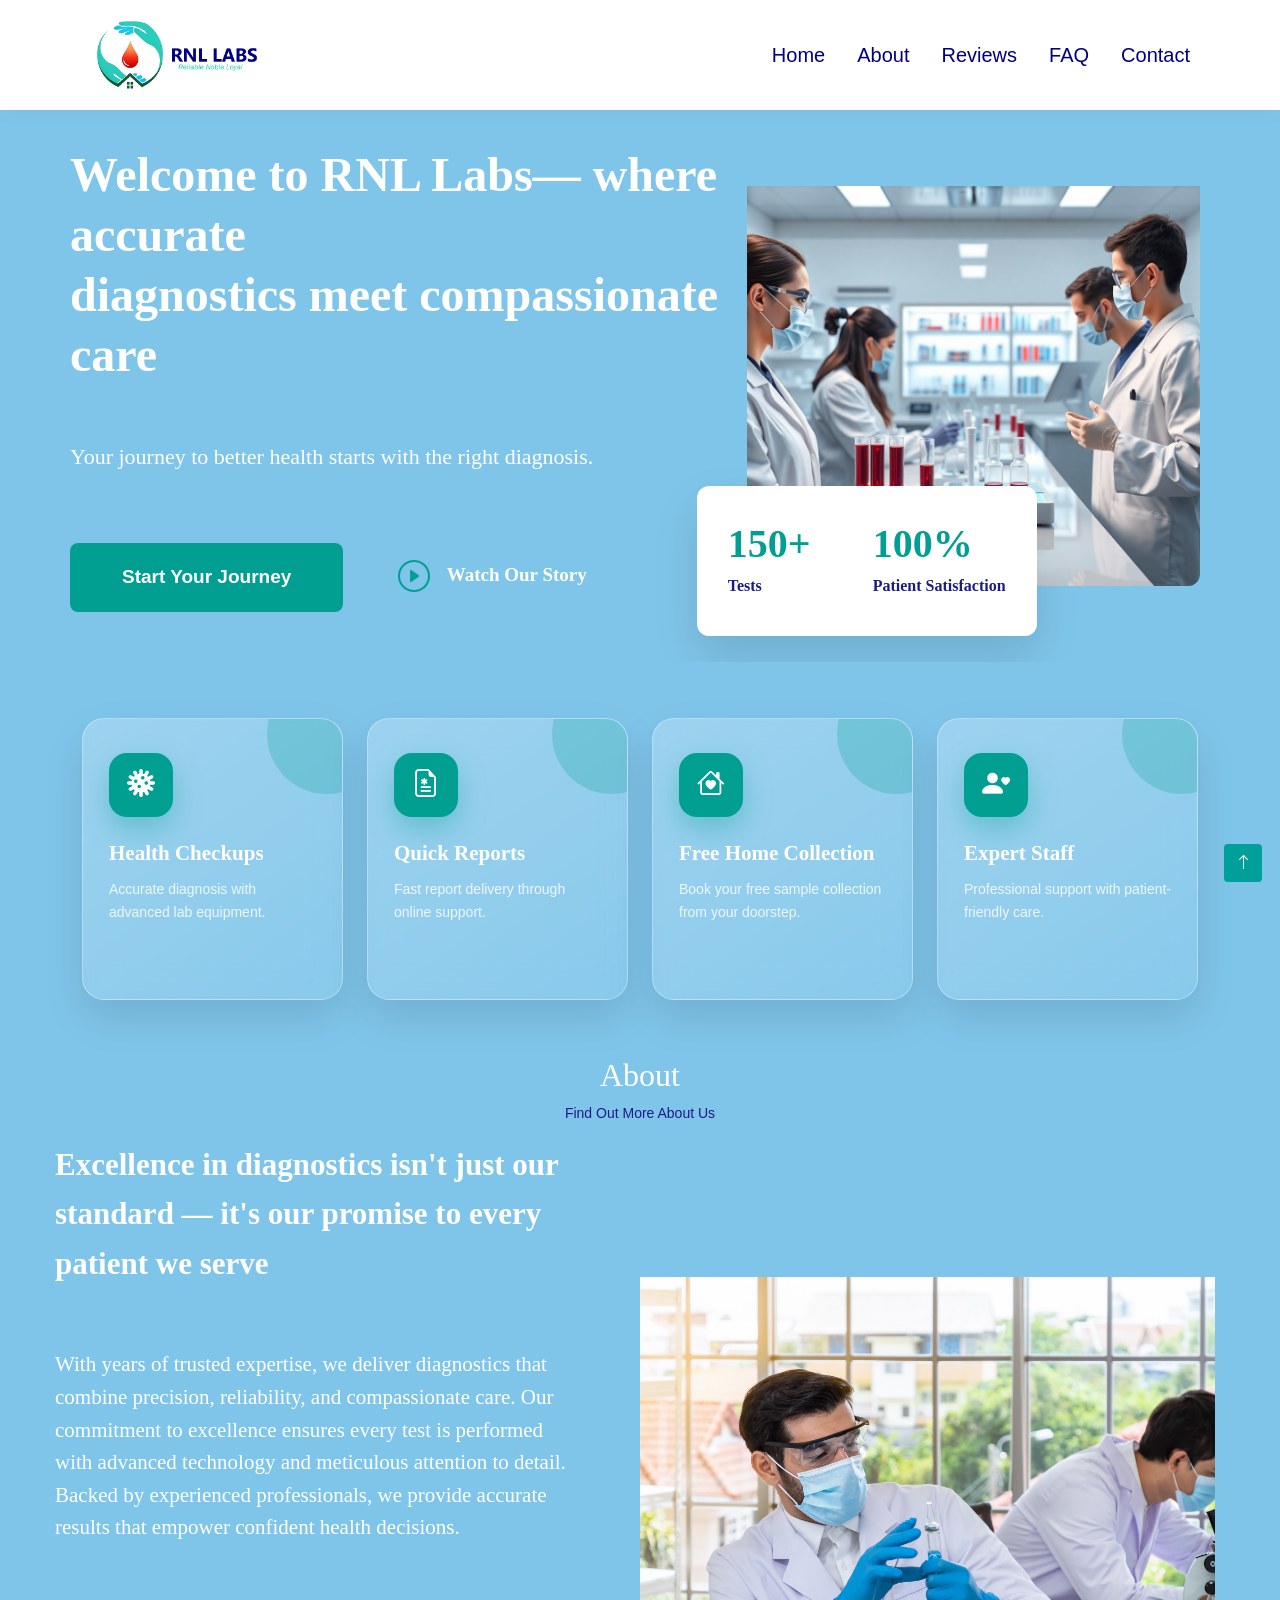
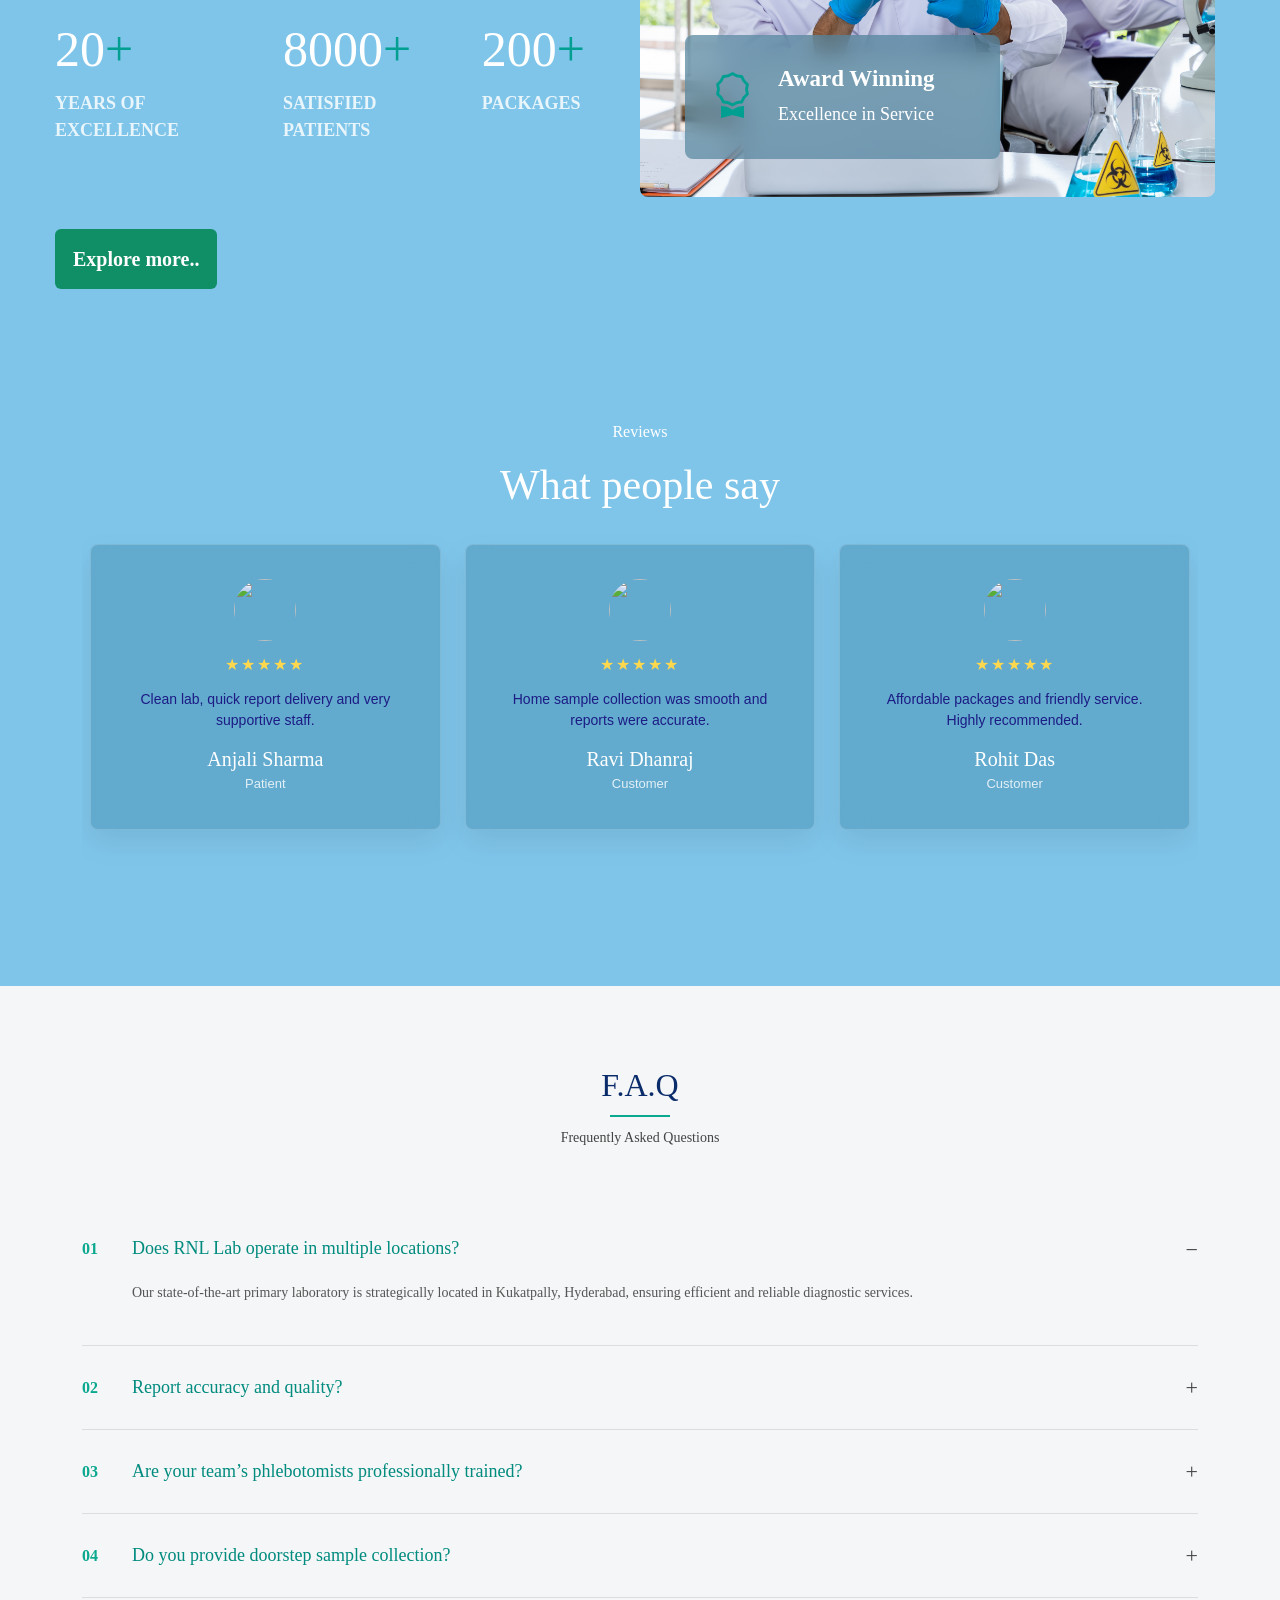
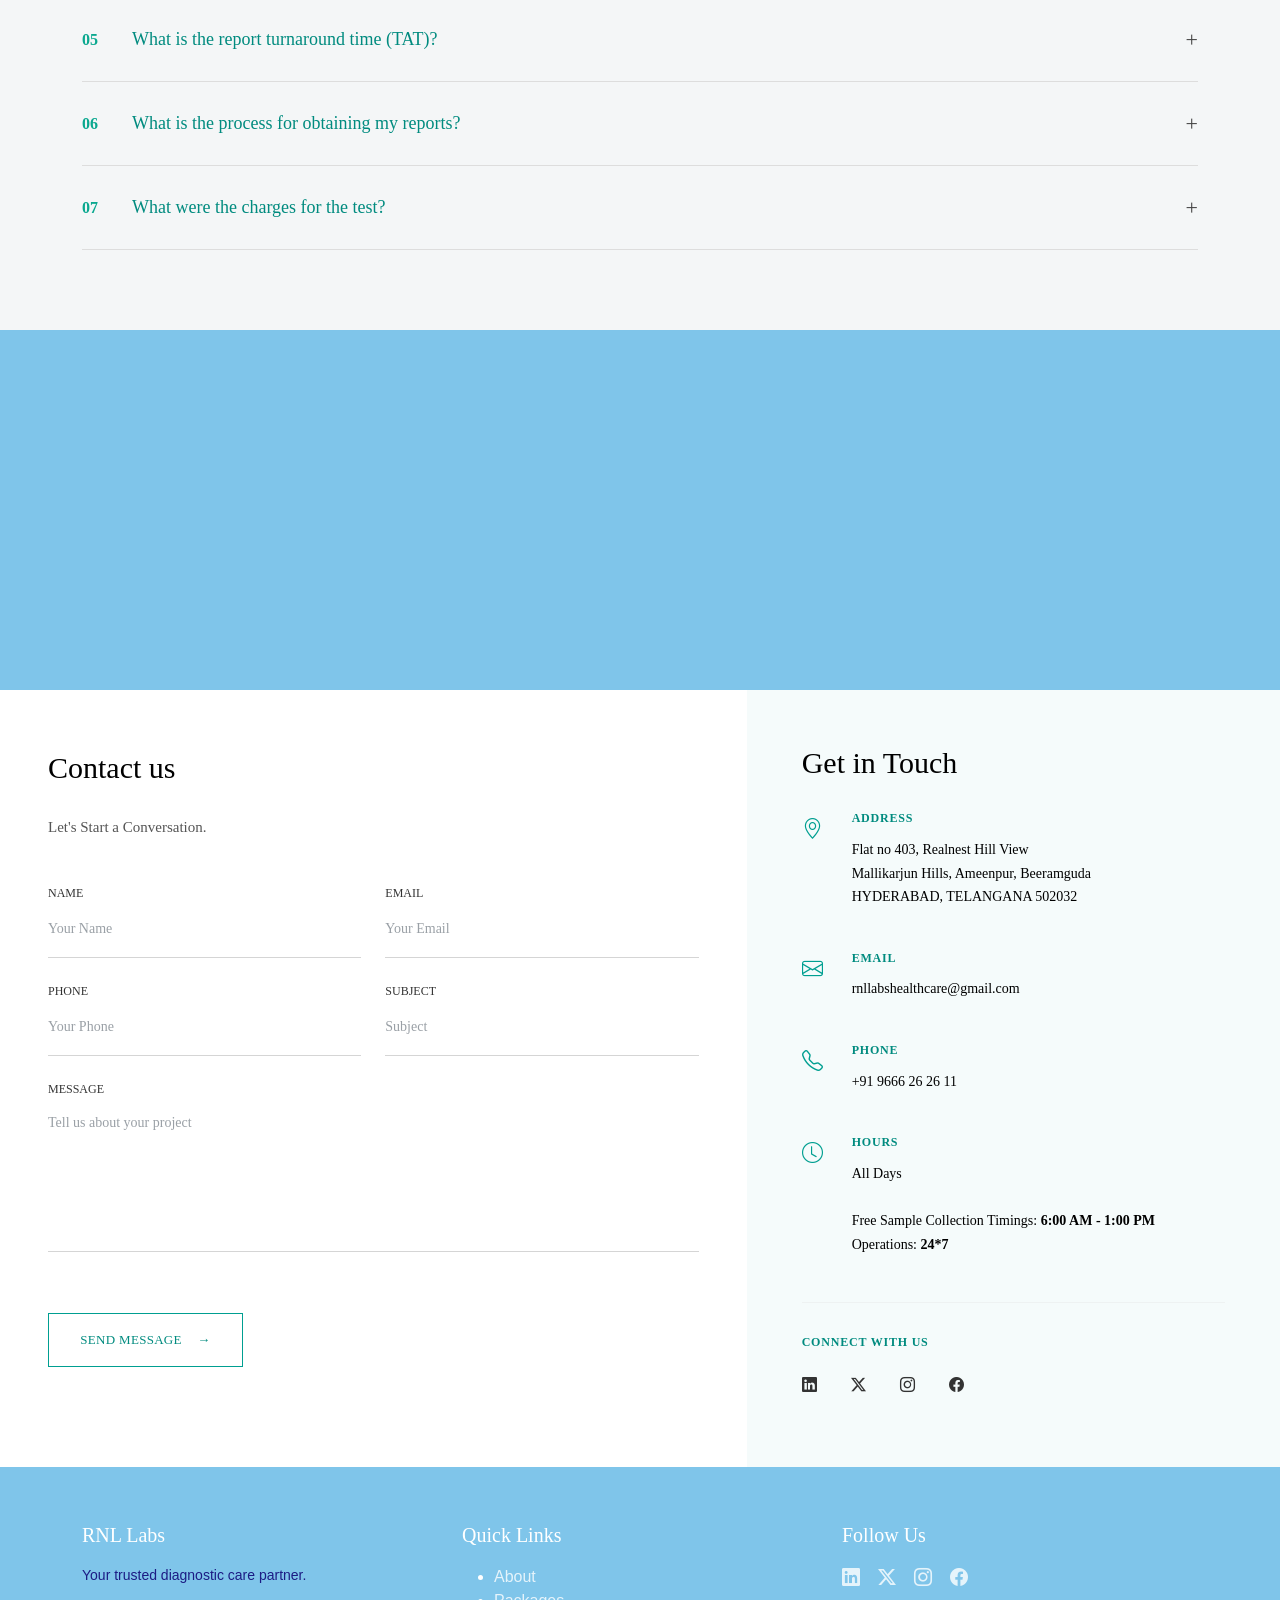
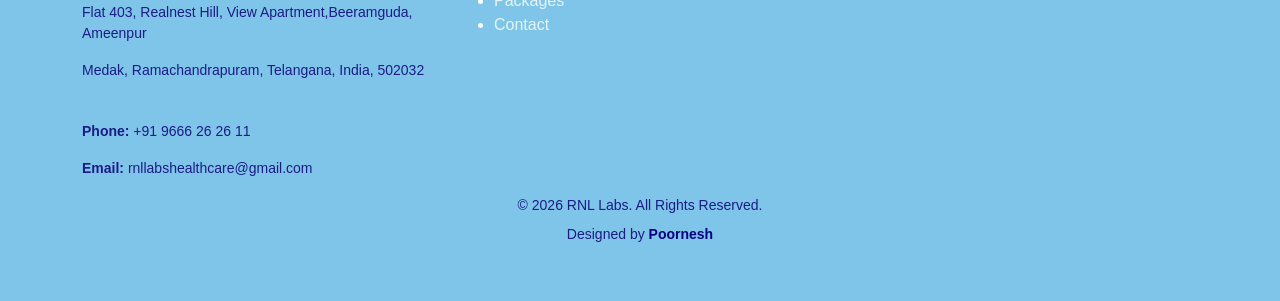
==== commit afab5181: "small updates" ====
--- a/index.html
+++ b/index.html
@@ -1,51 +1,63 @@
-<!DOCTYPE html>
+<!doctype html>
 <html lang="en">
-<head>
-  <meta charset="UTF-8" />
-  <meta name="viewport" content="width=device-width, initial-scale=1.0" />
-  <title>RNL Labs</title>
-
-  <link href="https://cdn.jsdelivr.net/npm/bootstrap@5.3.3/dist/css/bootstrap.min.css" rel="stylesheet">
-  <link href="https://cdn.jsdelivr.net/npm/bootstrap-icons@1.11.3/font/bootstrap-icons.css" rel="stylesheet">
-  <link rel="stylesheet" href="https://cdn.jsdelivr.net/npm/swiper@11/swiper-bundle.min.css">
-  <link rel="stylesheet" href="https://unpkg.com/aos@2.3.1/dist/aos.css">
-  <link rel="stylesheet" href="style.css">
-</head>
-
-<body>
-
-<header class="top-header">
+  <head>
+    <meta charset="UTF-8" />
+    <meta name="viewport" content="width=device-width, initial-scale=1.0" />
+    <title>RNL Labs</title>
+
+    <link
+      href="https://cdn.jsdelivr.net/npm/bootstrap@5.3.3/dist/css/bootstrap.min.css"
+      rel="stylesheet"
+    />
+    <link
+      href="https://cdn.jsdelivr.net/npm/bootstrap-icons@1.11.3/font/bootstrap-icons.css"
+      rel="stylesheet"
+    />
+    <link
+      rel="stylesheet"
+      href="https://cdn.jsdelivr.net/npm/swiper@11/swiper-bundle.min.css"
+    />
+    <link rel="stylesheet" href="https://unpkg.com/aos@2.3.1/dist/aos.css" />
+    <link rel="stylesheet" href="style.css" />
+  </head>
+
+  <body>
+    <!-- <header class="top-header">
   <div class="container d-flex justify-content-between align-items-center small">
     <span><i class="bi bi-telephone"></i> +91 98765 43210</span>
     <span><i class="bi bi-envelope"></i> info@rnllabs.com</span>
   </div>
-</header>
-
-<nav class="navbar navbar-expand-lg main-navbar sticky-top">
-  <div class="container">
-    <a class="navbar-brand d-flex align-items-center gap-2" href="#">
-      <img src="img/rnl_labs_horizontal.png" alt="RNL LABS">
-    </a>
-
-    <button class="navbar-toggler" data-bs-toggle="collapse" data-bs-target="#menu">
-      <span class="navbar-toggler-icon"></span>
-    </button>
-
-    <div id="menu" class="collapse navbar-collapse">
-      <ul class="navbar-nav ms-auto align-items-lg-center gap-lg-3">
-        <li><a class="nav-link" href="#home">Home</a></li>
-        <li><a class="nav-link" href="#about">About</a></li>
-        <li><a class="nav-link" href="#packages">Packages</a></li>
-        <li><a class="nav-link" href="#reviews">Reviews</a></li>
-        <li><a class="nav-link" href="#faq">FAQ</a></li>
-        <li><a class="nav-link" href="#contact">Contact</a></li>
-        <!-- <li><a class="btn btn-book ms-lg-2" href="#contact">Book Appointment</a></li> -->
-      </ul>
-    </div>
-  </div>
-</nav>
-
-<section>
+</header> -->
+
+    <nav class="navbar navbar-expand-lg main-navbar sticky-top">
+      <div class="container">
+        <a class="navbar-brand d-flex align-items-center gap-2" href="#">
+          <img src="img/rnl_labs_horizontal.png" alt="RNL LABS" />
+        </a>
+
+        <button
+          class="navbar-toggler"
+          data-bs-toggle="collapse"
+          data-bs-target="#menu"
+        >
+          <span class="navbar-toggler-icon"></span>
+        </button>
+
+        <div id="menu" class="collapse navbar-collapse">
+          <ul class="navbar-nav ms-auto align-items-lg-center gap-lg-3">
+            <li><a class="nav-link" href="#home">Home</a></li>
+            <li><a class="nav-link" href="#about">About</a></li>
+            <!-- <li><a class="nav-link" href="#packages">Packages</a></li> -->
+            <li><a class="nav-link" href="#reviews">Reviews</a></li>
+            <li><a class="nav-link" href="#faq">FAQ</a></li>
+            <li><a class="nav-link" href="#contact">Contact</a></li>
+            <!-- <li><a class="btn btn-book ms-lg-2" href="#contact">Book Appointment</a></li> -->
+          </ul>
+        </div>
+      </div>
+    </nav>
+
+    <!-- <section>
     <div class="home-sample-bar">
   <div class="container-fluid">
     <div class="row align-items-center">
@@ -67,206 +79,185 @@
     </div>
   </div>
 </div>
-</section>
-
-<section id="home" class="hero">
-  <div class="container-fluid px-0">
-
-    <div class="row hero-row align-items-center g-0">
-      <div class="col-lg-7 hero-content" data-aos="fade-right">
-        <h1>
-          Welcome to RNL Labs— where accurate <br>
-          diagnostics meet compassionate care
-        </h1>
-
-        <p class="hero-text">
-          Your journey to better health starts with the right diagnosis.
-        </p>
-
-        <div class="hero-actions">
-          <a href="#packages" class="btn btn-primary-custom">Start Your Journey</a>
-
-          <a href="#about" class="btn btn-video">
-            <i class="bi bi-play-circle"></i>
-            Watch Our Story
-          </a>
-        </div>
-      </div>
-
-      <div class="col-lg-5 hero-image-col" data-aos="fade-left">
-        <div class="hero-image-wrap">
-          <img src="img/bg/banner.png" class="hero-img" alt="Lab">
-
-          <div class="hero-stat old-style">
-            <div>
-              <strong>150+</strong>
-              <span>Tests</span>
-            </div>
-
-            <div>
-              <strong>100%</strong>
-              <span>Patient Satisfaction</span>
-            </div>
-          </div>
-        </div>
-      </div>
-    </div>
-
-  </div>
-</section>
-
-<!-- <section class="services section-space-sm">
-  <div class="container">
-    <div class="row g-4">
-      <div class="col-6 col-lg-3" data-aos="zoom-in">
-        <div class="glass-card service-card">
-          <i class="bi bi-virus"></i>
-          <h5>Health Checkups</h5>
-          <p>Accurate diagnosis with advanced lab equipment.</p>
-        </div>
-      </div>
-
-      <div class="col-6 col-lg-3" data-aos="zoom-in" data-aos-delay="100">
-        <div class="glass-card service-card">
-          <i class="bi bi-telephone"></i>
-          <h5>Quick Reports</h5>
-          <p>Fast report delivery through online support.</p>
-        </div>
-      </div>
-
-      <div class="col-6 col-lg-3" data-aos="zoom-in" data-aos-delay="200">
-        <div class="glass-card service-card">
-          <i class="bi bi-house-heart"></i>
-          <h5>Home Collection</h5>
-          <p>Book your sample collection from your doorstep.</p>
-        </div>
-      </div>
-
-      <div class="col-6 col-lg-3" data-aos="zoom-in" data-aos-delay="300">
-        <div class="glass-card service-card">
-          <i class="bi bi-person-heart"></i>
-          <h5>Expert Staff</h5>
-          <p>Professional support with patient-friendly care.</p>
-        </div>
-      </div>
-    </div>
-  </div>
 </section> -->
 
-
-<section class="services section-space-sm">
-  <div class="container">
-    <div class="row g-4">
-
-      <div class="col-md-6 col-lg-3" data-aos="zoom-in">
-        <div class="service-card-v2">
-          <div class="service-icon">
-            <i class="bi bi-virus"></i>
-          </div>
-          <h5>Health Checkups</h5>
-          <p>Accurate diagnosis with advanced lab equipment.</p>
-          <span class="service-link">Learn More <i class="bi bi-arrow-right"></i></span>
-        </div>
-      </div>
-
-      <div class="col-md-6 col-lg-3" data-aos="zoom-in" data-aos-delay="100">
-        <div class="service-card-v2">
-          <div class="service-icon">
-            <i class="bi bi-file-earmark-medical"></i>
-          </div>
-          <h5>Quick Reports</h5>
-          <p>Fast report delivery through online support.</p>
-          <span class="service-link">Learn More <i class="bi bi-arrow-right"></i></span>
-        </div>
-      </div>
-
-      <div class="col-md-6 col-lg-3" data-aos="zoom-in" data-aos-delay="200">
-        <div class="service-card-v2">
-          <div class="service-icon">
-            <i class="bi bi-house-heart"></i>
-          </div>
-          <h5>Home Collection</h5>
-          <p>Book your sample collection from your doorstep.</p>
-          <span class="service-link">Learn More <i class="bi bi-arrow-right"></i></span>
-        </div>
-      </div>
-
-      <div class="col-md-6 col-lg-3" data-aos="zoom-in" data-aos-delay="300">
-        <div class="service-card-v2">
-          <div class="service-icon">
-            <i class="bi bi-person-heart"></i>
-          </div>
-          <h5>Expert Staff</h5>
-          <p>Professional support with patient-friendly care.</p>
-          <span class="service-link">Learn More <i class="bi bi-arrow-right"></i></span>
-        </div>
-      </div>
-
-    </div>
-  </div>
-</section>
-
-<section id="about" class="about old-about">
-          <div class="container section-title" data-aos="fade-up">
+    <section id="home" class="hero">
+      <div class="container-fluid px-0">
+        <div class="row hero-row align-items-center g-0">
+          <div class="col-lg-7 hero-content" data-aos="fade-right">
+            <h1>
+              Welcome to RNL Labs— where accurate <br />
+              diagnostics meet compassionate care
+            </h1>
+
+            <p class="hero-text">
+              Your journey to better health starts with the right diagnosis.
+            </p>
+
+            <div class="hero-actions">
+              <a href="#packages" class="btn btn-primary-custom"
+                >Start Your Journey</a
+              >
+
+              <a href="#about" class="btn btn-video">
+                <i class="bi bi-play-circle"></i>
+                Watch Our Story
+              </a>
+            </div>
+          </div>
+
+          <div class="col-lg-5 hero-image-col" data-aos="fade-left">
+            <div class="hero-image-wrap">
+              <img src="img/bg/banner.png" class="hero-img" alt="Lab" />
+
+              <div class="hero-stat old-style">
+                <div>
+                  <strong>150+</strong>
+                  <span>Tests</span>
+                </div>
+
+                <div>
+                  <strong>100%</strong>
+                  <span>Patient Satisfaction</span>
+                </div>
+              </div>
+            </div>
+          </div>
+        </div>
+      </div>
+    </section>
+
+    <section class="services section-space-sm">
+      <div class="container">
+        <div class="row g-4">
+          <div class="col-md-6 col-lg-3" data-aos="zoom-in">
+            <div class="service-card-v2">
+              <div class="service-icon">
+                <i class="bi bi-virus"></i>
+              </div>
+              <h5>Health Checkups</h5>
+              <p>Accurate diagnosis with advanced lab equipment.</p>
+              <span class="service-link"
+                >Learn More <i class="bi bi-arrow-right"></i
+              ></span>
+            </div>
+          </div>
+
+          <div
+            class="col-md-6 col-lg-3"
+            data-aos="zoom-in"
+            data-aos-delay="100"
+          >
+            <div class="service-card-v2">
+              <div class="service-icon">
+                <i class="bi bi-file-earmark-medical"></i>
+              </div>
+              <h5>Quick Reports</h5>
+              <p>Fast report delivery through online support.</p>
+              <span class="service-link"
+                >Learn More <i class="bi bi-arrow-right"></i
+              ></span>
+            </div>
+          </div>
+
+          <div
+            class="col-md-6 col-lg-3"
+            data-aos="zoom-in"
+            data-aos-delay="200"
+          >
+            <div class="service-card-v2">
+              <div class="service-icon">
+                <i class="bi bi-house-heart"></i>
+              </div>
+              <h5>Free Home Collection</h5>
+              <p>Book your free sample collection from your doorstep.</p>
+              <span class="service-link"
+                >Learn More <i class="bi bi-arrow-right"></i
+              ></span>
+            </div>
+          </div>
+
+          <div
+            class="col-md-6 col-lg-3"
+            data-aos="zoom-in"
+            data-aos-delay="300"
+          >
+            <div class="service-card-v2">
+              <div class="service-icon">
+                <i class="bi bi-person-heart"></i>
+              </div>
+              <h5>Expert Staff</h5>
+              <p>Professional support with patient-friendly care.</p>
+              <span class="service-link"
+                >Learn More <i class="bi bi-arrow-right"></i
+              ></span>
+            </div>
+          </div>
+        </div>
+      </div>
+    </section>
+
+    <section id="about" class="about old-about">
+      <div class="container section-title" data-aos="fade-up">
         <h2 class="text-center">About</h2>
         <p class="text-center">Find Out More About Us</p>
-      </div><!-- End Section Title -->
-  <div class="container-fluid px-0">
-    <div class="row g-0 align-items-center">
-
-      <div class="col-lg-6 about-left" data-aos="fade-right">
-        <h2>
-          Excellence in diagnostics isn't just our standard — it's our promise to
-          every patient we serve
-        </h2>
-
-        <p>
-          With years of trusted expertise, we deliver diagnostics that combine
-          precision, reliability, and compassionate care. Our commitment to
-          excellence ensures every test is performed with advanced technology
-          and meticulous attention to detail. Backed by experienced professionals,
-          we provide accurate results that empower confident health decisions.
-        </p>
-
-        <div class="about-stats">
-          <div>
-            <strong>20<span>+</span></strong>
-            <small>YEARS OF EXCELLENCE</small>
-          </div>
-
-          <div>
-            <strong>8000<span>+</span></strong>
-            <small>SATISFIED PATIENTS</small>
-          </div>
-
-          <div>
-            <strong>200<span>+</span></strong>
-            <small>PACKAGES</small>
-          </div>
-        </div>
-
-        <a href="#contact" class="btn about-btn">Explore more..</a>
-      </div>
-
-      <div class="col-lg-6 about-right" data-aos="fade-left">
-        <div class="about-img-box old-img-box">
-          <img src="img/about/about.jpg" alt="About Us">
-
-          <div class="award-card">
-            <i class="bi bi-award"></i>
-            <div>
-              <strong>Award Winning</strong>
-              <span>Excellence in Service</span>
-            </div>
-          </div>
-        </div>
-      </div>
-
-    </div>
-  </div>
-</section>
-
-<!-- <section id="packages" class="packages section-space">
+      </div>
+      <!-- End Section Title -->
+      <div class="container-fluid px-0">
+        <div class="row g-0 align-items-center">
+          <div class="col-lg-6 about-left" data-aos="fade-right">
+            <h2>
+              Excellence in diagnostics isn't just our standard — it's our
+              promise to every patient we serve
+            </h2>
+
+            <p>
+              With years of trusted expertise, we deliver diagnostics that
+              combine precision, reliability, and compassionate care. Our
+              commitment to excellence ensures every test is performed with
+              advanced technology and meticulous attention to detail. Backed by
+              experienced professionals, we provide accurate results that
+              empower confident health decisions.
+            </p>
+
+            <div class="about-stats">
+              <div>
+                <strong>20<span>+</span></strong>
+                <small>YEARS OF EXCELLENCE</small>
+              </div>
+
+              <div>
+                <strong>8000<span>+</span></strong>
+                <small>SATISFIED PATIENTS</small>
+              </div>
+
+              <div>
+                <strong>200<span>+</span></strong>
+                <small>PACKAGES</small>
+              </div>
+            </div>
+
+            <a href="#contact" class="btn about-btn">Explore more..</a>
+          </div>
+
+          <div class="col-lg-6 about-right" data-aos="fade-left">
+            <div class="about-img-box old-img-box">
+              <img src="img/about/about.jpg" alt="About Us" />
+
+              <div class="award-card">
+                <i class="bi bi-award"></i>
+                <div>
+                  <strong>Award Winning</strong>
+                  <span>Excellence in Service</span>
+                </div>
+              </div>
+            </div>
+          </div>
+        </div>
+      </div>
+    </section>
+
+    <!-- <section id="packages" class="packages section-space">
   <div class="container">
     <p class="section-subtitle text-center">Packages Offered</p>
     <h2 class="section-title text-center">Affordable Health Packages</h2>
@@ -317,311 +308,369 @@
   </div>
 </section> -->
 
-<section id="reviews" class="reviews section-space">
-  <div class="container">
-    <p class="section-subtitle text-center">Reviews</p>
-    <h2 class="section-title text-center">What people say</h2>
-
-    <div class="swiper reviewSwiper mt-4" data-aos="fade-up">
-      <div class="swiper-wrapper">
-        <div class="swiper-slide">
-          <div class="glass-card review-card">
-            <img src="https://i.pravatar.cc/90?img=32" alt="">
-            <div class="stars">★★★★★</div>
-            <p>Clean lab, quick report delivery and very supportive staff.</p>
-            <h5>Anjali Sharma</h5>
-            <span>Patient</span>
-          </div>
-        </div>
-
-        <div class="swiper-slide">
-          <div class="glass-card review-card">
-            <img src="https://i.pravatar.cc/90?img=12" alt="">
-            <div class="stars">★★★★★</div>
-            <p>Home sample collection was smooth and reports were accurate.</p>
-            <h5>Ravi Dhanraj</h5>
-            <span>Customer</span>
-          </div>
-        </div>
-
-        <div class="swiper-slide">
-          <div class="glass-card review-card">
-            <img src="https://i.pravatar.cc/90?img=45" alt="">
-            <div class="stars">★★★★★</div>
-            <p>Affordable packages and friendly service. Highly recommended.</p>
-            <h5>Rohit Das</h5>
-            <span>Customer</span>
-          </div>
-        </div>
-      </div>
-
-      <div class="swiper-nav">
-        <div class="swiper-button-prev"></div>
-        <div class="swiper-button-next"></div>
-      </div>
-    </div>
-  </div>
-</section>
-
-<section id="faq" class="faq-modern">
-  <div class="container">
-
-    <div class="faq-header text-center">
-      <h2>F.A.Q</h2>
-      <div class="faq-line"></div>
-      <p>Frequently Asked Questions</p>
-    </div>
-
-    <div class="faq-list">
-
-      <!-- Item 1 -->
-      <div class="faq-item active">
-        <div class="faq-question">
-          <span class="faq-number">01</span>
-          <h4>Does RNL Lab operate in multiple locations?</h4>
-          <span class="faq-toggle">−</span>
-        </div>
-        <div class="faq-answer">
-          <p>
-            Our state-of-the-art primary laboratory is strategically located in Kukatpally,
-            Hyderabad, ensuring efficient and reliable diagnostic services.
+    <section id="reviews" class="reviews section-space">
+      <div class="container">
+        <p class="section-subtitle text-center">Reviews</p>
+        <h2 class="section-title text-center">What people say</h2>
+
+        <div class="swiper reviewSwiper mt-4" data-aos="fade-up">
+          <div class="swiper-wrapper">
+            <div class="swiper-slide">
+              <div class="glass-card review-card">
+                <img src="https://i.pravatar.cc/90?img=32" alt="" />
+                <div class="stars">★★★★★</div>
+                <p>
+                  Clean lab, quick report delivery and very supportive staff.
+                </p>
+                <h5>Anjali Sharma</h5>
+                <span>Patient</span>
+              </div>
+            </div>
+
+            <div class="swiper-slide">
+              <div class="glass-card review-card">
+                <img src="https://i.pravatar.cc/90?img=12" alt="" />
+                <div class="stars">★★★★★</div>
+                <p>
+                  Home sample collection was smooth and reports were accurate.
+                </p>
+                <h5>Ravi Dhanraj</h5>
+                <span>Customer</span>
+              </div>
+            </div>
+
+            <div class="swiper-slide">
+              <div class="glass-card review-card">
+                <img src="https://i.pravatar.cc/90?img=45" alt="" />
+                <div class="stars">★★★★★</div>
+                <p>
+                  Affordable packages and friendly service. Highly recommended.
+                </p>
+                <h5>Rohit Das</h5>
+                <span>Customer</span>
+              </div>
+            </div>
+          </div>
+
+          <div class="swiper-nav">
+            <div class="swiper-button-prev"></div>
+            <div class="swiper-button-next"></div>
+          </div>
+        </div>
+      </div>
+    </section>
+
+    <section id="faq" class="faq-modern">
+      <div class="container">
+        <div class="faq-header text-center">
+          <h2>F.A.Q</h2>
+          <div class="faq-line"></div>
+          <p>Frequently Asked Questions</p>
+        </div>
+
+        <div class="faq-list">
+          <!-- Item 1 -->
+          <div class="faq-item active">
+            <div class="faq-question">
+              <span class="faq-number">01</span>
+              <h4>Does RNL Lab operate in multiple locations?</h4>
+              <span class="faq-toggle">−</span>
+            </div>
+            <div class="faq-answer">
+              <p>
+                Our state-of-the-art primary laboratory is strategically located
+                in Kukatpally, Hyderabad, ensuring efficient and reliable
+                diagnostic services.
+              </p>
+            </div>
+          </div>
+
+          <!-- Item 2 -->
+          <div class="faq-item">
+            <div class="faq-question">
+              <span class="faq-number">02</span>
+              <h4>Report accuracy and quality?</h4>
+              <span class="faq-toggle">+</span>
+            </div>
+            <div class="faq-answer">
+              <p>
+                We are committed to delivering the highest standard of
+                diagnostic accuracy. Our testing is conducted through NABL
+                (National Accreditation Board for Testing and Calibration
+                Laboratories) accredited laboratories, ensuring that all reports
+                meet rigorous national and international quality benchmarks.
+              </p>
+            </div>
+          </div>
+
+          <!-- Item 3 -->
+          <div class="faq-item">
+            <div class="faq-question">
+              <span class="faq-number">03</span>
+              <h4>Are your team’s phlebotomists professionally trained?</h4>
+              <span class="faq-toggle">+</span>
+            </div>
+            <div class="faq-answer">
+              <p>
+                Absolutely, Our team consists of certified and highly
+                experienced phlebotomists. They adhere to the strictest
+                protocols for sample collection, prioritizing patient comfort,
+                safety, and sample integrity during every visit.
+              </p>
+            </div>
+          </div>
+
+          <!-- Item 4 -->
+          <div class="faq-item">
+            <div class="faq-question">
+              <span class="faq-number">04</span>
+              <h4>Do you provide doorstep sample collection?</h4>
+              <span class="faq-toggle">+</span>
+            </div>
+            <div class="faq-answer">
+              <p>
+                Yes, we specialize in providing convenient and professional home
+                sample collection services. This is a core focus of our
+                operations, designed to ensure easy access to necessary
+                diagnostics from the comfort of your residence.
+              </p>
+            </div>
+          </div>
+          <!-- Item 5 -->
+          <div class="faq-item">
+            <div class="faq-question">
+              <span class="faq-number">05</span>
+              <h4>What is the report turnaround time (TAT)?</h4>
+              <span class="faq-toggle">+</span>
+            </div>
+            <div class="faq-answer">
+              <p>
+                TAT for reports is dependent on the complexity of the tests
+                ordered. For standard and basic tests, the minimum TAT is 24
+                hours. We will provide a precise, expected delivery time upon
+                booking for comprehensive packages.
+              </p>
+            </div>
+          </div>
+          <!-- Item 6 -->
+          <div class="faq-item">
+            <div class="faq-question">
+              <span class="faq-number">06</span>
+              <h4>What is the process for obtaining my reports?</h4>
+              <span class="faq-toggle">+</span>
+            </div>
+            <div class="faq-answer">
+              <p>
+                All reports are delivered securely online to ensure efficiency
+                and accessibility. You will receive a notification and a link to
+                your report via both your registered email address and
+                WhatsApp.\.
+              </p>
+            </div>
+          </div>
+          <!-- Item 7 -->
+          <div class="faq-item">
+            <div class="faq-question">
+              <span class="faq-number">07</span>
+              <h4>What were the charges for the test?</h4>
+              <span class="faq-toggle">+</span>
+            </div>
+            <div class="faq-answer">
+              <p>
+                We strive to offer the most competitive and transparent pricing
+                structure in the industry without compromising the quality of
+                testing. We ensure exceptional value for your investment in
+                health.
+              </p>
+            </div>
+          </div>
+        </div>
+      </div>
+    </section>
+
+    <!-- Map Section -->
+    <section id="map" class="map-section">
+      <div class="map-box">
+        <iframe
+          src="https://www.google.com/maps/embed?pb=!1m18!1m12!1m3!1d3804.7103441409818!2d78.3029578!3d17.5213352!2m3!1f0!2f0!3f0!3m2!1i1024!2i768!4f13.1!3m3!1m2!1s0x3bcb8d4abafc3de7%3A0xd9d52e3ba2f27128!2sRealnest%20Hill%20View!5e0!3m2!1sen!2sin!4v1778156730441!5m2!1sen!2sin"
+          width="600"
+          height="450"
+          style="border: 0"
+          allowfullscreen=""
+          loading="lazy"
+          referrerpolicy="no-referrer-when-downgrade"
+        ></iframe>
+      </div>
+    </section>
+
+    <!-- Contact Section -->
+    <section id="contact" class="contact-clean">
+      <div class="container-fluid px-0">
+        <div class="row g-0">
+          <!-- Contact Form -->
+          <div class="col-lg-7 contact-form-area">
+            <h2>Contact us</h2>
+            <p class="contact-subtitle">Let's Start a Conversation.</p>
+
+            <form>
+              <div class="row g-4">
+                <div class="col-md-6">
+                  <label>NAME</label>
+                  <input type="text" placeholder="Your Name" />
+                </div>
+
+                <div class="col-md-6">
+                  <label>EMAIL</label>
+                  <input type="email" placeholder="Your Email" />
+                </div>
+
+                <div class="col-md-6">
+                  <label>PHONE</label>
+                  <input type="text" placeholder="Your Phone" />
+                </div>
+
+                <div class="col-md-6">
+                  <label>SUBJECT</label>
+                  <input type="text" placeholder="Subject" />
+                </div>
+
+                <div class="col-12">
+                  <label>MESSAGE</label>
+                  <textarea
+                    rows="5"
+                    placeholder="Tell us about your project"
+                  ></textarea>
+                </div>
+
+                <div class="col-12">
+                  <button type="submit" class="send-btn">
+                    SEND MESSAGE <span>→</span>
+                  </button>
+                </div>
+              </div>
+            </form>
+          </div>
+
+          <!-- Contact Info -->
+          <div class="col-lg-5 contact-info-area">
+            <h2>Get in Touch</h2>
+
+            <div class="info-item">
+              <i class="bi bi-geo-alt"></i>
+              <div>
+                <h5>ADDRESS</h5>
+                <p>
+                  Flat no 403, Realnest Hill View <br />
+
+                  Mallikarjun Hills, Ameenpur, Beeramguda <br />
+
+                  HYDERABAD, TELANGANA 502032
+                </p>
+              </div>
+            </div>
+
+            <div class="info-item">
+              <i class="bi bi-envelope"></i>
+              <div>
+                <h5>EMAIL</h5>
+                <p>rnllabshealthcare@gmail.com</p>
+              </div>
+            </div>
+
+            <div class="info-item">
+              <i class="bi bi-telephone"></i>
+              <div>
+                <h5>PHONE</h5>
+                <p>+91 9666 26 26 11</p>
+              </div>
+            </div>
+
+            <div class="info-item">
+              <i class="bi bi-clock"></i>
+              <div>
+                <h5>HOURS</h5>
+                <p>
+                  All Days<br /><br />
+                  Free Sample Collection Timings:
+                  <strong>6:00 AM - 1:00 PM</strong><br />
+                  Operations: <strong>24*7</strong>
+                </p>
+              </div>
+            </div>
+
+            <hr />
+
+            <h5 class="connect-title">CONNECT WITH US</h5>
+
+            <div class="contact-socials">
+              <a href="https://linkedin.com"><i class="bi bi-linkedin"></i></a>
+              <a href="https://x.com/home?lang=en"
+                ><i class="bi bi-twitter-x"></i
+              ></a>
+              <a href="https://instagram.com"
+                ><i class="bi bi-instagram"></i
+              ></a>
+              <a href="https://www.facebook.com/profile.php?id=61588348987397"
+                ><i class="bi bi-facebook"></i
+              ></a>
+            </div>
+          </div>
+        </div>
+      </div>
+    </section>
+
+    <footer class="footer section-space-sm">
+      <div class="container">
+        <div class="row g-4">
+          <div class="col-md-4">
+            <h5>RNL Labs</h5>
+            <p>Your trusted diagnostic care partner.</p>
+            <p>Flat 403, Realnest Hill, View Apartment,Beeramguda, Ameenpur</p>
+            <p>Medak, Ramachandrapuram, Telangana, India, 502032</p>
+            <br />
+            <p><b>Phone: </b> +91 9666 26 26 11</p>
+            <p><b>Email: </b>rnllabshealthcare@gmail.com</p>
+          </div>
+          <div class="col-md-4">
+            <h5>Quick Links</h5>
+            <ul>
+              <li><a href="#about">About</a></li>
+              <li><a href="#packages">Packages</a></li>
+              <li><a href="#contact">Contact</a></li>
+            </ul>
+          </div>
+          <div class="col-md-4">
+            <h5>Follow Us</h5>
+            <div class="socials">
+              <a href="https://linkedin.com"><i class="bi bi-linkedin"></i></a>
+              <a href="https://x.com/home?lang=en"
+                ><i class="bi bi-twitter-x"></i
+              ></a>
+              <a href="https://instagram.com"
+                ><i class="bi bi-instagram"></i
+              ></a>
+              <a href="https://www.facebook.com/profile.php?id=61588348987397"
+                ><i class="bi bi-facebook"></i
+              ></a>
+            </div>
+          </div>
+        </div>
+
+        <div class="copyright">
+          <p>© 2026 RNL Labs. All Rights Reserved.</p>
+
+          <p class="design">
+            Designed by <a href="https://poornesh.com">Poornesh</a>
           </p>
         </div>
       </div>
-
-      <!-- Item 2 -->
-      <div class="faq-item">
-        <div class="faq-question">
-          <span class="faq-number">02</span>
-          <h4>Report accuracy and quality?</h4>
-          <span class="faq-toggle">+</span>
-        </div>
-        <div class="faq-answer">
-          <p>We are committed to delivering the highest standard of diagnostic accuracy. Our testing is conducted through NABL (National Accreditation Board for Testing and Calibration Laboratories) accredited laboratories, ensuring that all reports meet rigorous national and international quality benchmarks.</p>
-        </div>
-      </div>
-
-      <!-- Item 3 -->
-      <div class="faq-item">
-        <div class="faq-question">
-          <span class="faq-number">03</span>
-          <h4>Are your team’s phlebotomists professionally trained?</h4>
-          <span class="faq-toggle">+</span>
-        </div>
-        <div class="faq-answer">
-          <p>Absolutely, Our team consists of certified and highly experienced phlebotomists. They adhere to the strictest protocols for sample collection, prioritizing patient comfort, safety, and sample integrity during every visit.</p>
-        </div>
-      </div>
-
-      <!-- Item 4 -->
-      <div class="faq-item">
-        <div class="faq-question">
-          <span class="faq-number">04</span>
-          <h4>Do you provide doorstep sample collection?</h4>
-          <span class="faq-toggle">+</span>
-        </div>
-        <div class="faq-answer">
-          <p>Yes, we specialize in providing convenient and professional home sample collection services. This is a core focus of our operations, designed to ensure easy access to necessary diagnostics from the comfort of your residence.</p>
-        </div>
-      </div>
-      <!-- Item 5 -->
-      <div class="faq-item">
-        <div class="faq-question">
-          <span class="faq-number">05</span>
-          <h4>What is the report turnaround time (TAT)?</h4>
-          <span class="faq-toggle">+</span>
-        </div>
-        <div class="faq-answer">
-          <p>TAT for reports is dependent on the complexity of the tests ordered. For standard and basic tests, the minimum TAT is 24 hours. We will provide a precise, expected delivery time upon booking for comprehensive packages.</p>
-        </div>
-      </div>
-      <!-- Item 6 -->
-      <div class="faq-item">
-        <div class="faq-question">
-          <span class="faq-number">06</span>
-          <h4>What is the process for obtaining my reports?</h4>
-          <span class="faq-toggle">+</span>
-        </div>
-        <div class="faq-answer">
-          <p>All reports are delivered securely online to ensure efficiency and accessibility. You will receive a notification and a link to your report via both your registered email address and WhatsApp.\.</p>
-        </div>
-      </div>
-      <!-- Item 7 -->
-      <div class="faq-item">
-        <div class="faq-question">
-          <span class="faq-number">07</span>
-          <h4>What were the charges for the test?</h4>
-          <span class="faq-toggle">+</span>
-        </div>
-        <div class="faq-answer">
-          <p>We strive to offer the most competitive and transparent pricing structure in the industry without compromising the quality of testing. We ensure exceptional value for your investment in health.</p>
-        </div>
-      </div>
-
-    </div>
-
-  </div>
-</section>
-
-<!-- Map Section -->
-<section id="map" class="map-section">
-  <div class="map-box">
-    <iframe
-      src="https://maps.google.com/maps?q=DeepthiSri%20Nagar,%20Miyapur,%20Hyderabad&t=&z=15&ie=UTF8&iwloc=&output=embed"
-      loading="lazy">
-    </iframe>
-  </div>
-</section>
-
-
-<!-- Contact Section -->
-<section id="contact" class="contact-clean">
-  <div class="container-fluid px-0">
-    <div class="row g-0">
-
-      <!-- Contact Form -->
-      <div class="col-lg-7 contact-form-area">
-        <h2>Contact us</h2>
-        <p class="contact-subtitle">Let's Start a Conversation.</p>
-
-        <form>
-          <div class="row g-4">
-            <div class="col-md-6">
-              <label>NAME</label>
-              <input type="text" placeholder="Your Name">
-            </div>
-
-            <div class="col-md-6">
-              <label>EMAIL</label>
-              <input type="email" placeholder="Your Email">
-            </div>
-
-            <div class="col-md-6">
-              <label>PHONE</label>
-              <input type="text" placeholder="Your Phone">
-            </div>
-
-            <div class="col-md-6">
-              <label>SUBJECT</label>
-              <input type="text" placeholder="Subject">
-            </div>
-
-            <div class="col-12">
-              <label>MESSAGE</label>
-              <textarea rows="5" placeholder="Tell us about your project"></textarea>
-            </div>
-
-            <div class="col-12">
-              <button type="submit" class="send-btn">
-                SEND MESSAGE <span>→</span>
-              </button>
-            </div>
-          </div>
-        </form>
-      </div>
-
-      <!-- Contact Info -->
-      <div class="col-lg-5 contact-info-area">
-        <h2>Get in Touch</h2>
-
-        <div class="info-item">
-          <i class="bi bi-geo-alt"></i>
-          <div>
-            <h5>ADDRESS</h5>
-            <p>
-              DeepthiSri Nagar, Miyapur<br>
-              Hyderabad, Telangana-500072
-            </p>
-          </div>
-        </div>
-
-        <div class="info-item">
-          <i class="bi bi-envelope"></i>
-          <div>
-            <h5>EMAIL</h5>
-            <p>support@rnllabs.in</p>
-          </div>
-        </div>
-
-        <div class="info-item">
-          <i class="bi bi-telephone"></i>
-          <div>
-            <h5>PHONE</h5>
-            <p>+91 9666 26 26 11</p>
-          </div>
-        </div>
-
-        <div class="info-item">
-          <i class="bi bi-clock"></i>
-          <div>
-            <h5>HOURS</h5>
-            <p>
-              All Days<br><br>
-              Sample Collection Timings: <strong>6:00 AM - 1:00 PM</strong><br>
-              Operations: <strong>24*7</strong>
-            </p>
-          </div>
-        </div>
-
-        <hr>
-
-        <h5 class="connect-title">CONNECT WITH US</h5>
-
-        <div class="contact-socials">
-          <a href="#"><i class="bi bi-linkedin"></i></a>
-          <a href="#"><i class="bi bi-twitter-x"></i></a>
-          <a href="#"><i class="bi bi-instagram"></i></a>
-          <a href="#"><i class="bi bi-facebook"></i></a>
-        </div>
-      </div>
-
-    </div>
-  </div>
-</section>
-
-<footer class="footer section-space-sm">
-  <div class="container">
-    <div class="row g-4">
-      <div class="col-md-4">
-        <h5>RNL Labs</h5>
-        <p>Your trusted diagnostic care partner.</p>
-        <p>DeepthiSri Nagar, Miyapur</p>
-        <p>Hyderabad, Telengana 500072</p> <br>
-        <p> <b>Phone: </b> +91 9666 26 26 11</p>
-        <p> <b>Email: </b>rnllabshealthcare@gmail.com</p>
-      </div>
-      <div class="col-md-4">
-        <h5>Quick Links</h5>
-        <a href="#about">About</a>
-        <a href="#packages">Packages</a>
-        <a href="#contact">Contact</a>
-      </div>
-      <div class="col-md-4">
-        <h5>Follow Us</h5>
-        <div class="socials">
-          <i class="bi bi-facebook"></i>
-          <i class="bi bi-instagram"></i>
-          <i class="bi bi-whatsapp"></i>
-        </div>
-      </div>
-    </div>
-
-   <div class="copyright">
-  <p>© 2026 RNL Labs. All Rights Reserved.</p>
-
-  <p class="design">
-    Designed by <a href="https://poornesh.com">Poornesh</a>
-  </p>
-</div>
-  </div>
-</footer>
-
-<a href="#home" class="back-top"><i class="bi bi-arrow-up"></i></a>
-
-<script src="https://cdn.jsdelivr.net/npm/bootstrap@5.3.3/dist/js/bootstrap.bundle.min.js"></script>
-<script src="https://cdn.jsdelivr.net/npm/swiper@11/swiper-bundle.min.js"></script>
-<script src="https://unpkg.com/aos@2.3.1/dist/aos.js"></script>
-<script src="app.js"></script>
-
-</body>
-</html>+    </footer>
+
+    <a href="#home" class="back-top"><i class="bi bi-arrow-up"></i></a>
+
+    <script src="https://cdn.jsdelivr.net/npm/bootstrap@5.3.3/dist/js/bootstrap.bundle.min.js"></script>
+    <script src="https://cdn.jsdelivr.net/npm/swiper@11/swiper-bundle.min.js"></script>
+    <script src="https://unpkg.com/aos@2.3.1/dist/aos.js"></script>
+    <script src="app.js"></script>
+  </body>
+</html>
--- a/style.css
+++ b/style.css
@@ -46,7 +46,7 @@
 }
 
 .main-navbar {
-  background: #8bd0f2;
+  background: #fff;
   box-shadow: 0 2px 18px rgba(0,0,0,0.04);
 }
 
@@ -63,7 +63,7 @@
 }
 
 .nav-link {
-  color: white;
+  color: #000080;
   font-family: Arial, sans-serif;
   font-size: 20px;
   font-weight: 500;
@@ -1101,11 +1101,7 @@
   font-weight: 700;
   text-decoration: none;
 }
-/* .design a {
-  color: #0b2c6b;
-  text-decoration: none;
-  font-weight: 600;
-} */
+
 
 .back-top {
   position: fixed;
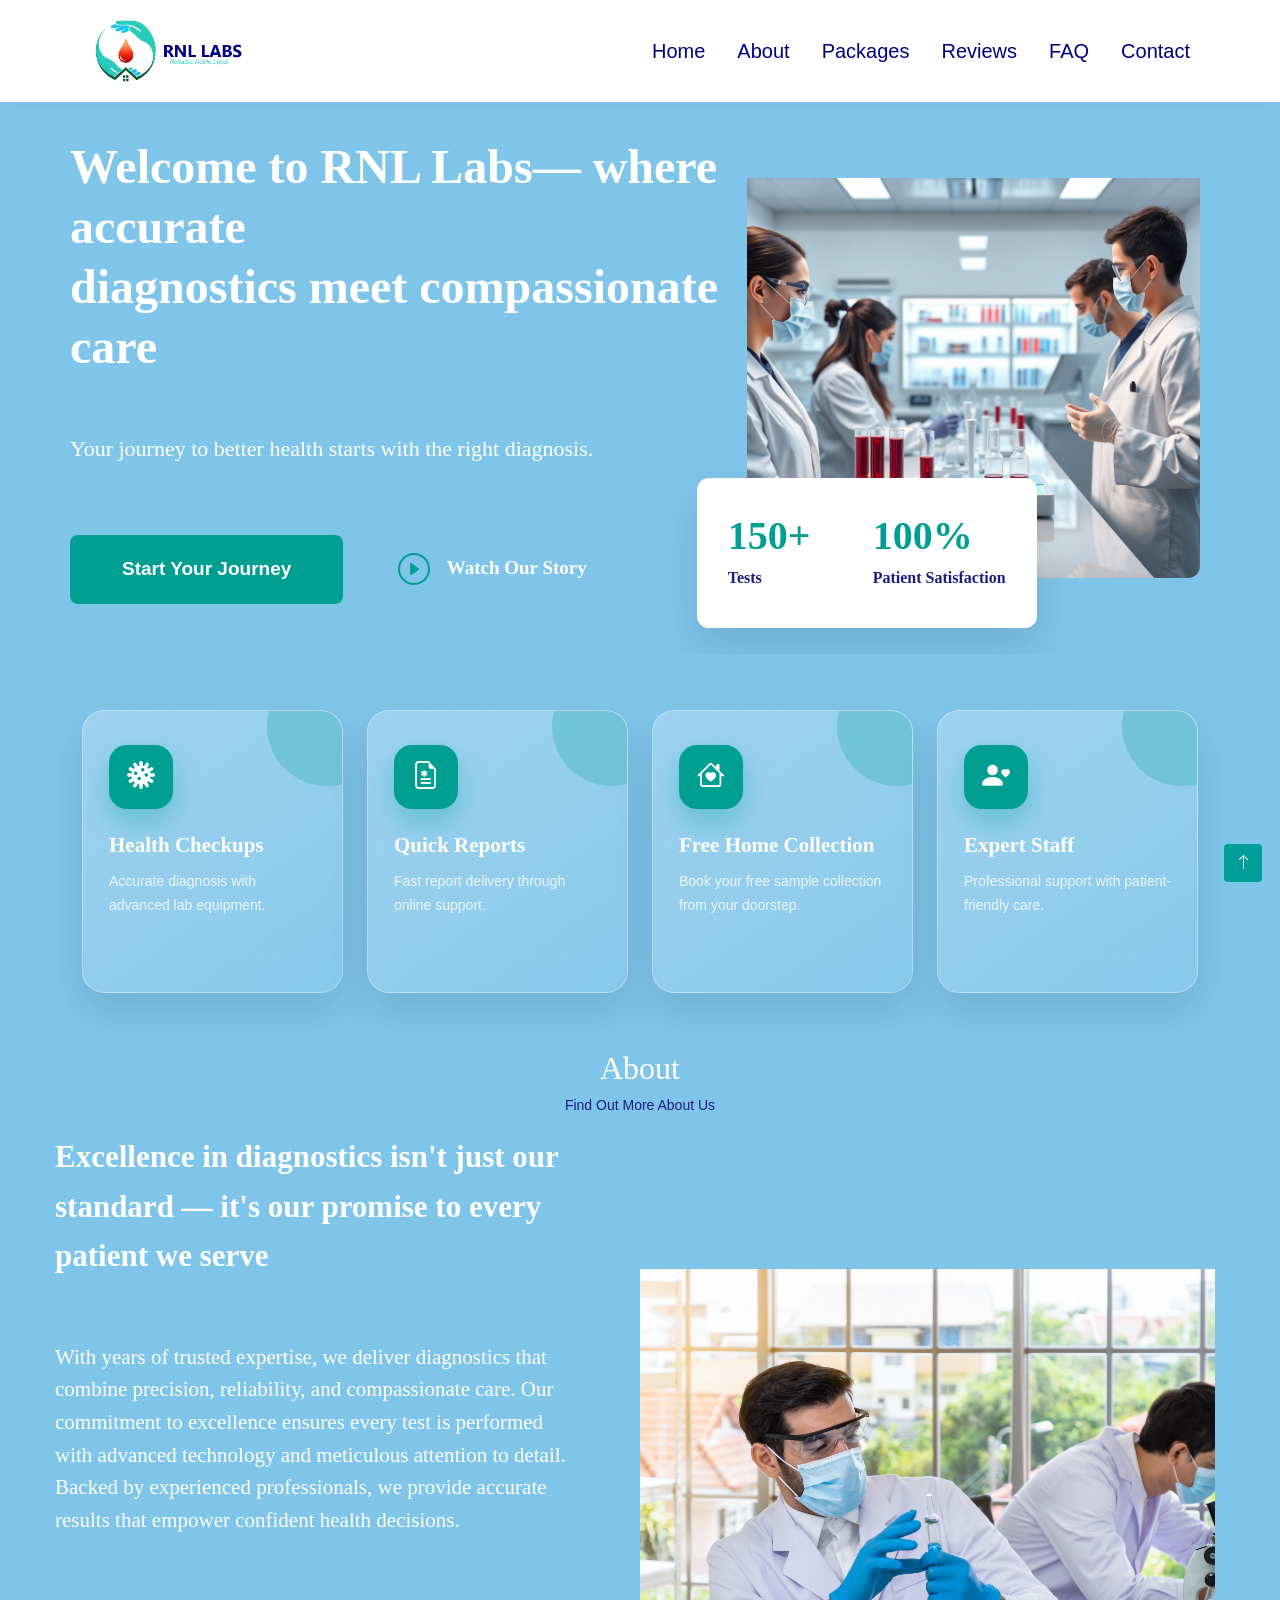
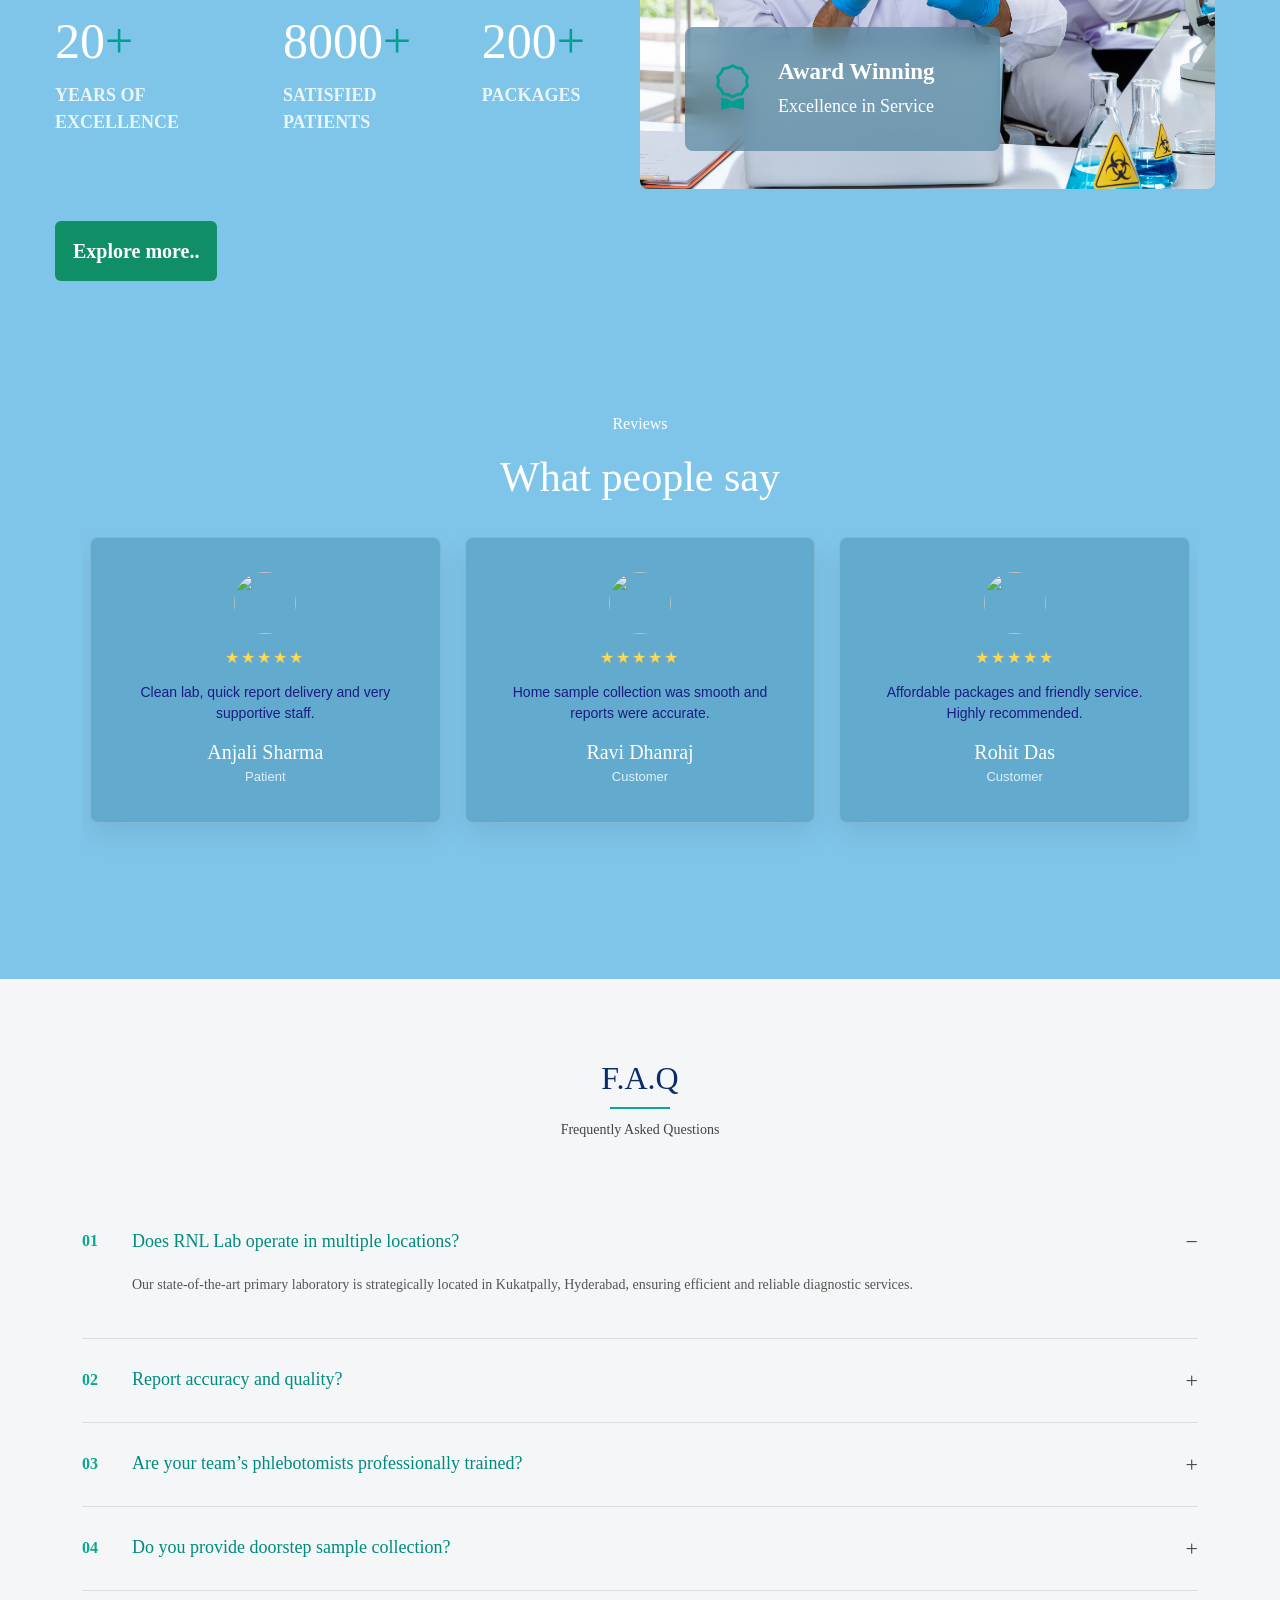
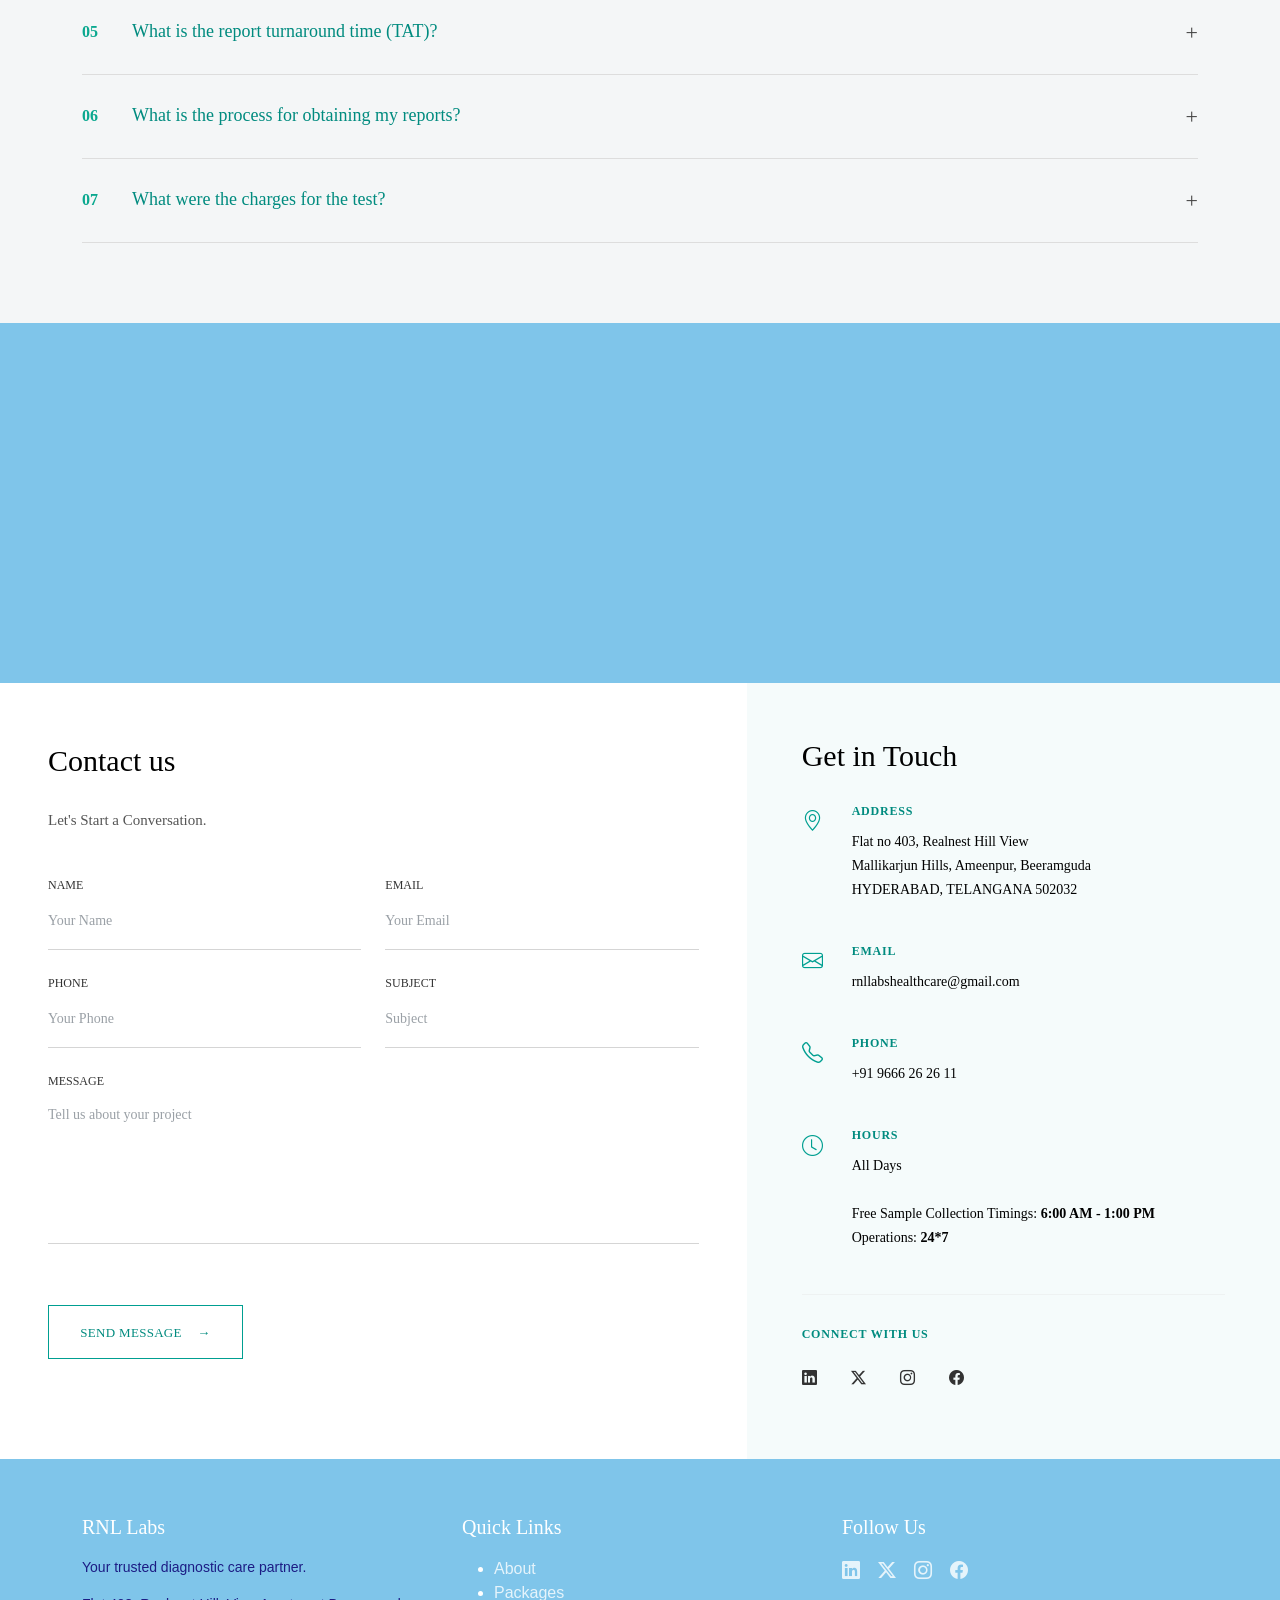
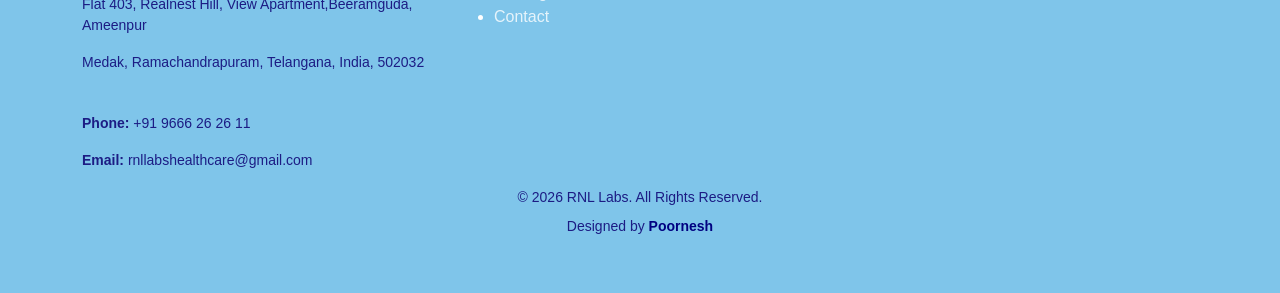
==== commit f40ad726: "Update Packages link in index.html" ====
--- a/index.html
+++ b/index.html
@@ -47,7 +47,7 @@
           <ul class="navbar-nav ms-auto align-items-lg-center gap-lg-3">
             <li><a class="nav-link" href="#home">Home</a></li>
             <li><a class="nav-link" href="#about">About</a></li>
-            <!-- <li><a class="nav-link" href="#packages">Packages</a></li> -->
+            <li><a class="nav-link" href="#https://crm.rnllabs.in/tests">Packages</a></li>
             <li><a class="nav-link" href="#reviews">Reviews</a></li>
             <li><a class="nav-link" href="#faq">FAQ</a></li>
             <li><a class="nav-link" href="#contact">Contact</a></li>
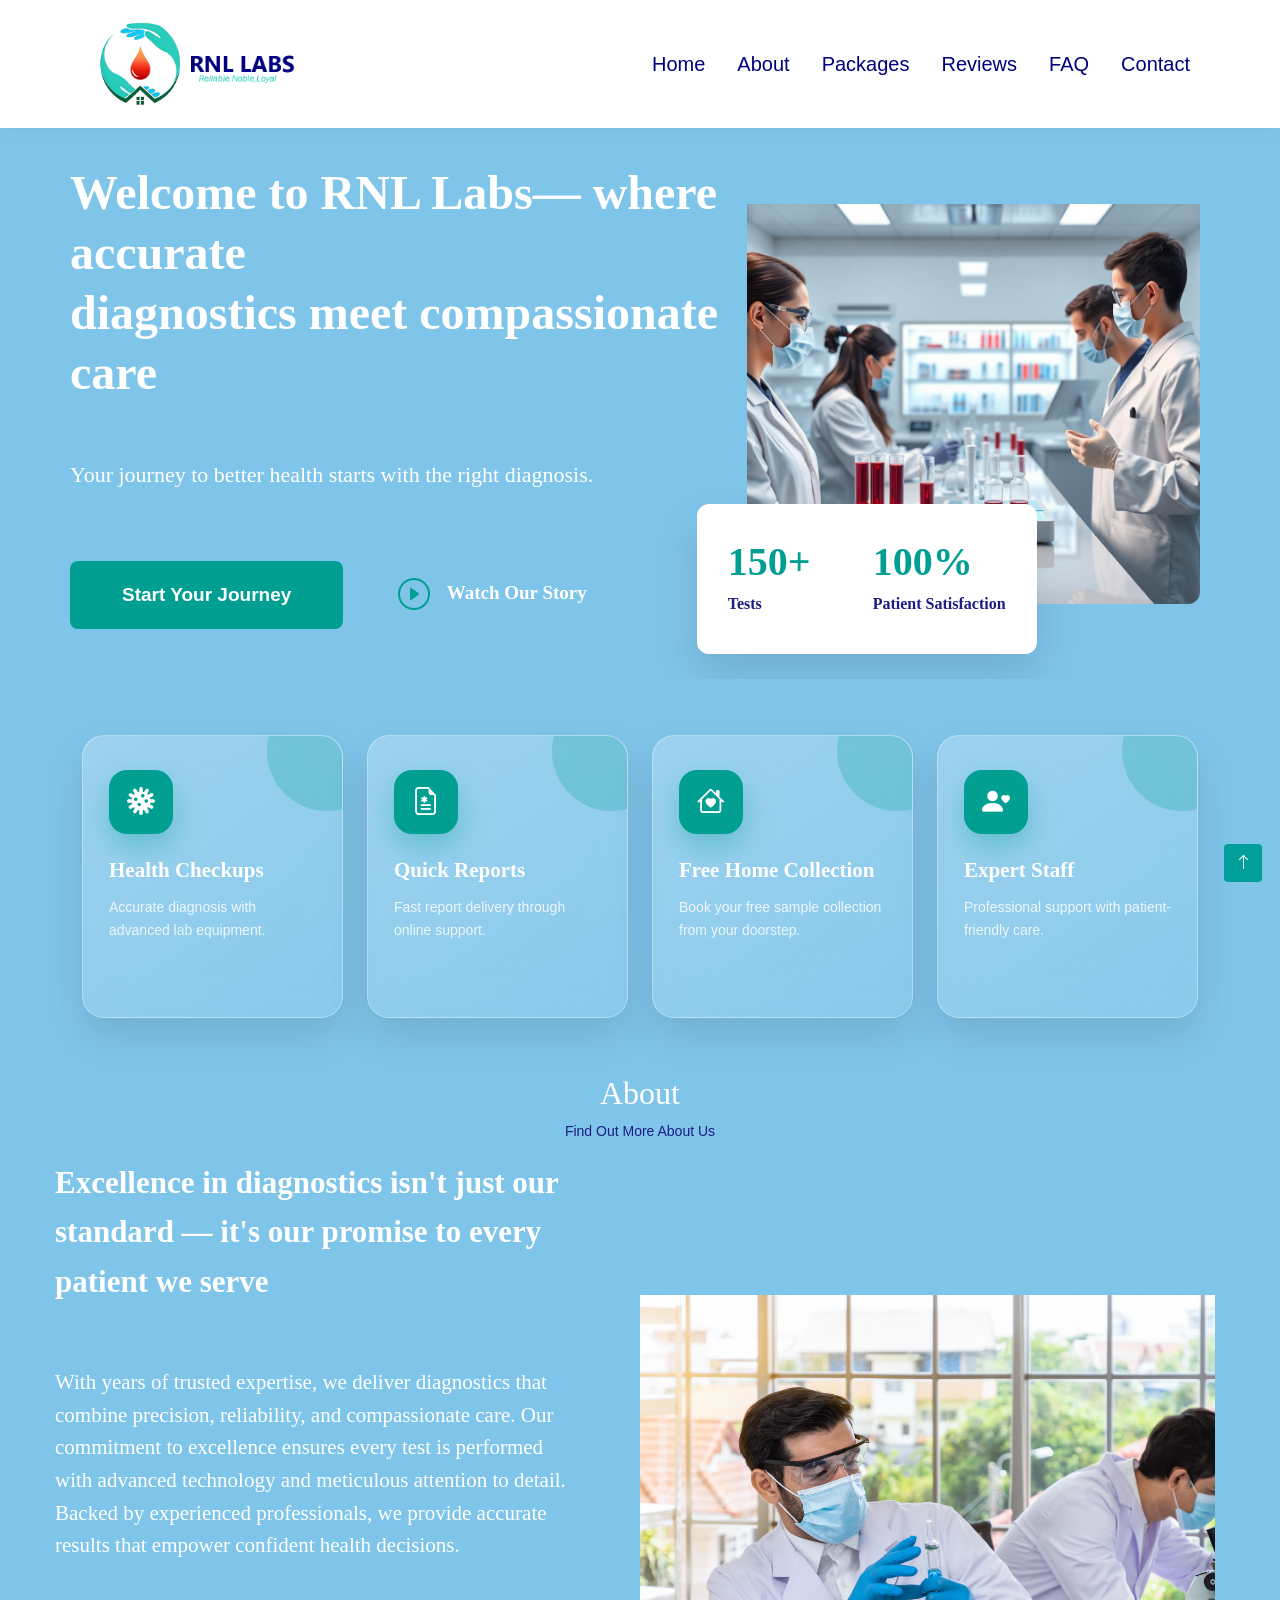
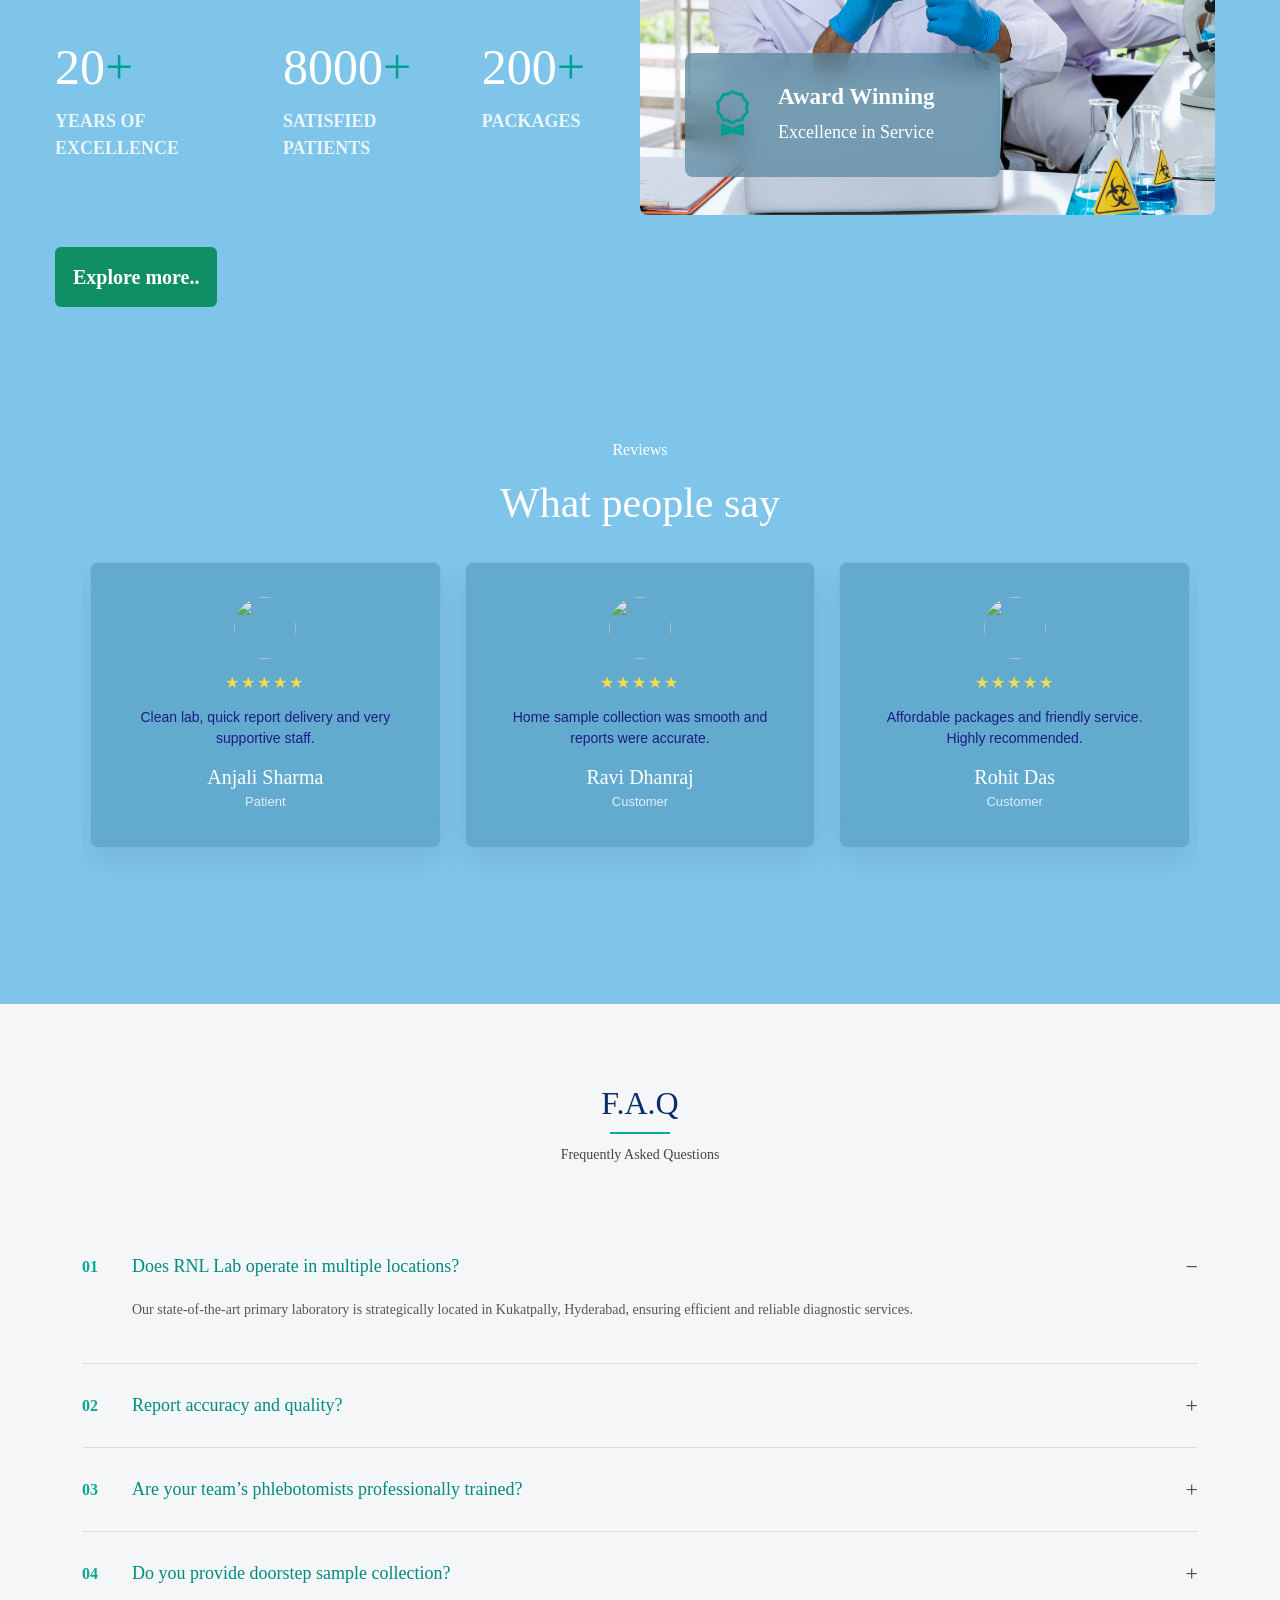
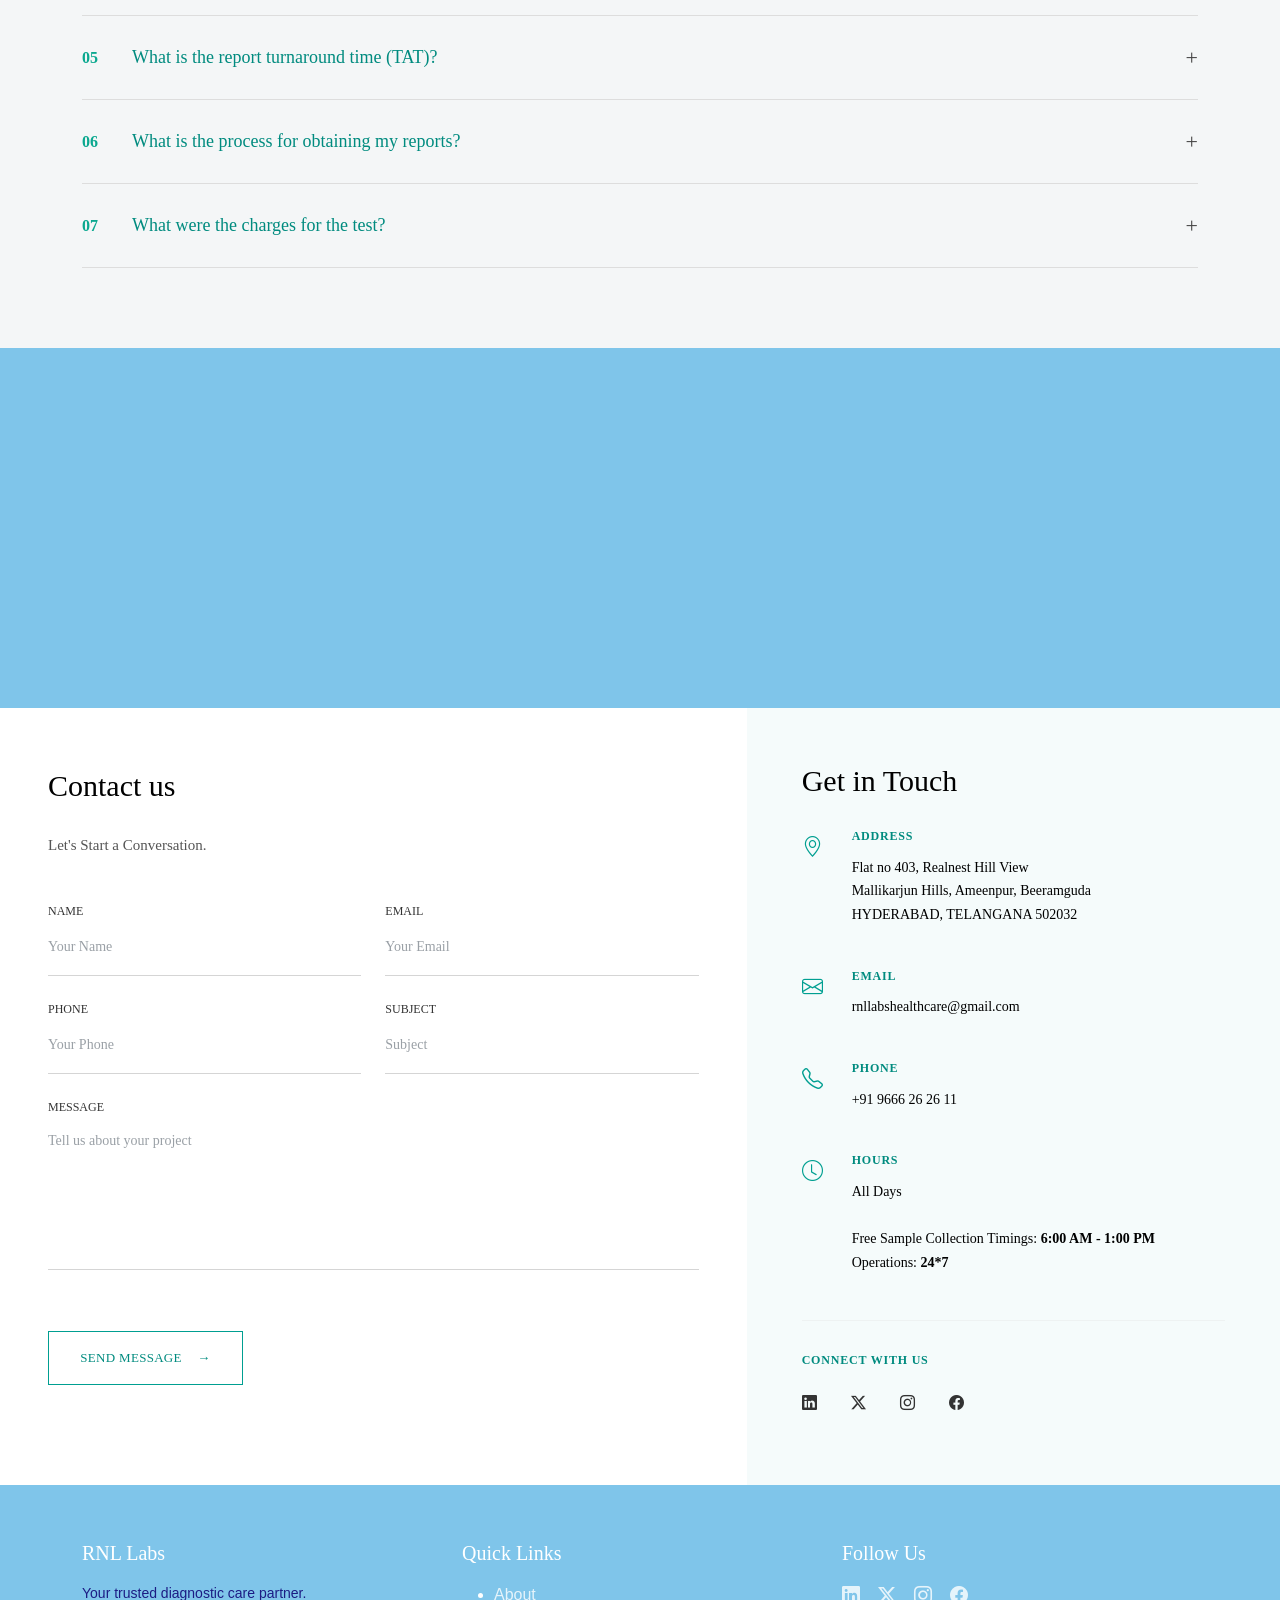
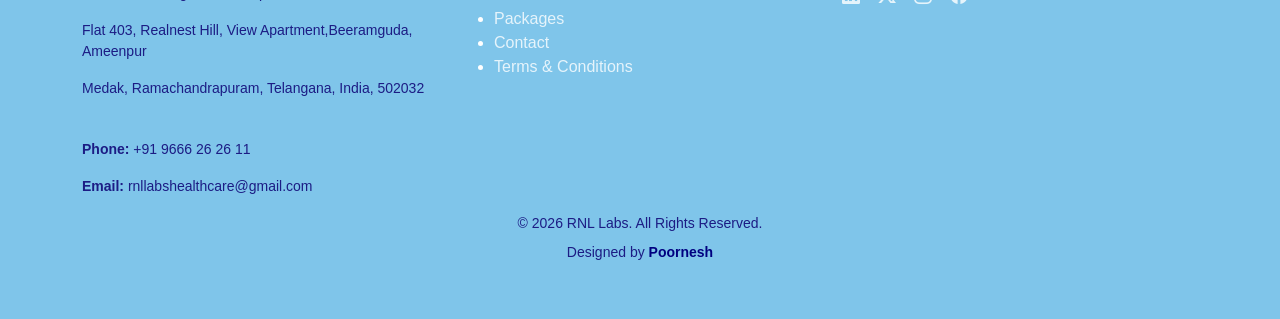
==== commit abccff5e: "add terms and conditions" ====
--- a/index.html
+++ b/index.html
@@ -47,7 +47,7 @@
           <ul class="navbar-nav ms-auto align-items-lg-center gap-lg-3">
             <li><a class="nav-link" href="#home">Home</a></li>
             <li><a class="nav-link" href="#about">About</a></li>
-            <li><a class="nav-link" href="#https://crm.rnllabs.in/tests">Packages</a></li>
+            <li><a class="nav-link" href="https://crm.rnllabs.in/tests">Packages</a></li>
             <li><a class="nav-link" href="#reviews">Reviews</a></li>
             <li><a class="nav-link" href="#faq">FAQ</a></li>
             <li><a class="nav-link" href="#contact">Contact</a></li>
@@ -637,6 +637,7 @@
               <li><a href="#about">About</a></li>
               <li><a href="#packages">Packages</a></li>
               <li><a href="#contact">Contact</a></li>
+              <li><a href="termsconditions.html">Terms & Conditions</a></li>
             </ul>
           </div>
           <div class="col-md-4">
--- a/style.css
+++ b/style.css
@@ -51,7 +51,7 @@
 }
 
 .navbar-brand img {
-  width: 30%;
+  width: 40%;
   height: auto;
   border-radius: 50%;
 }
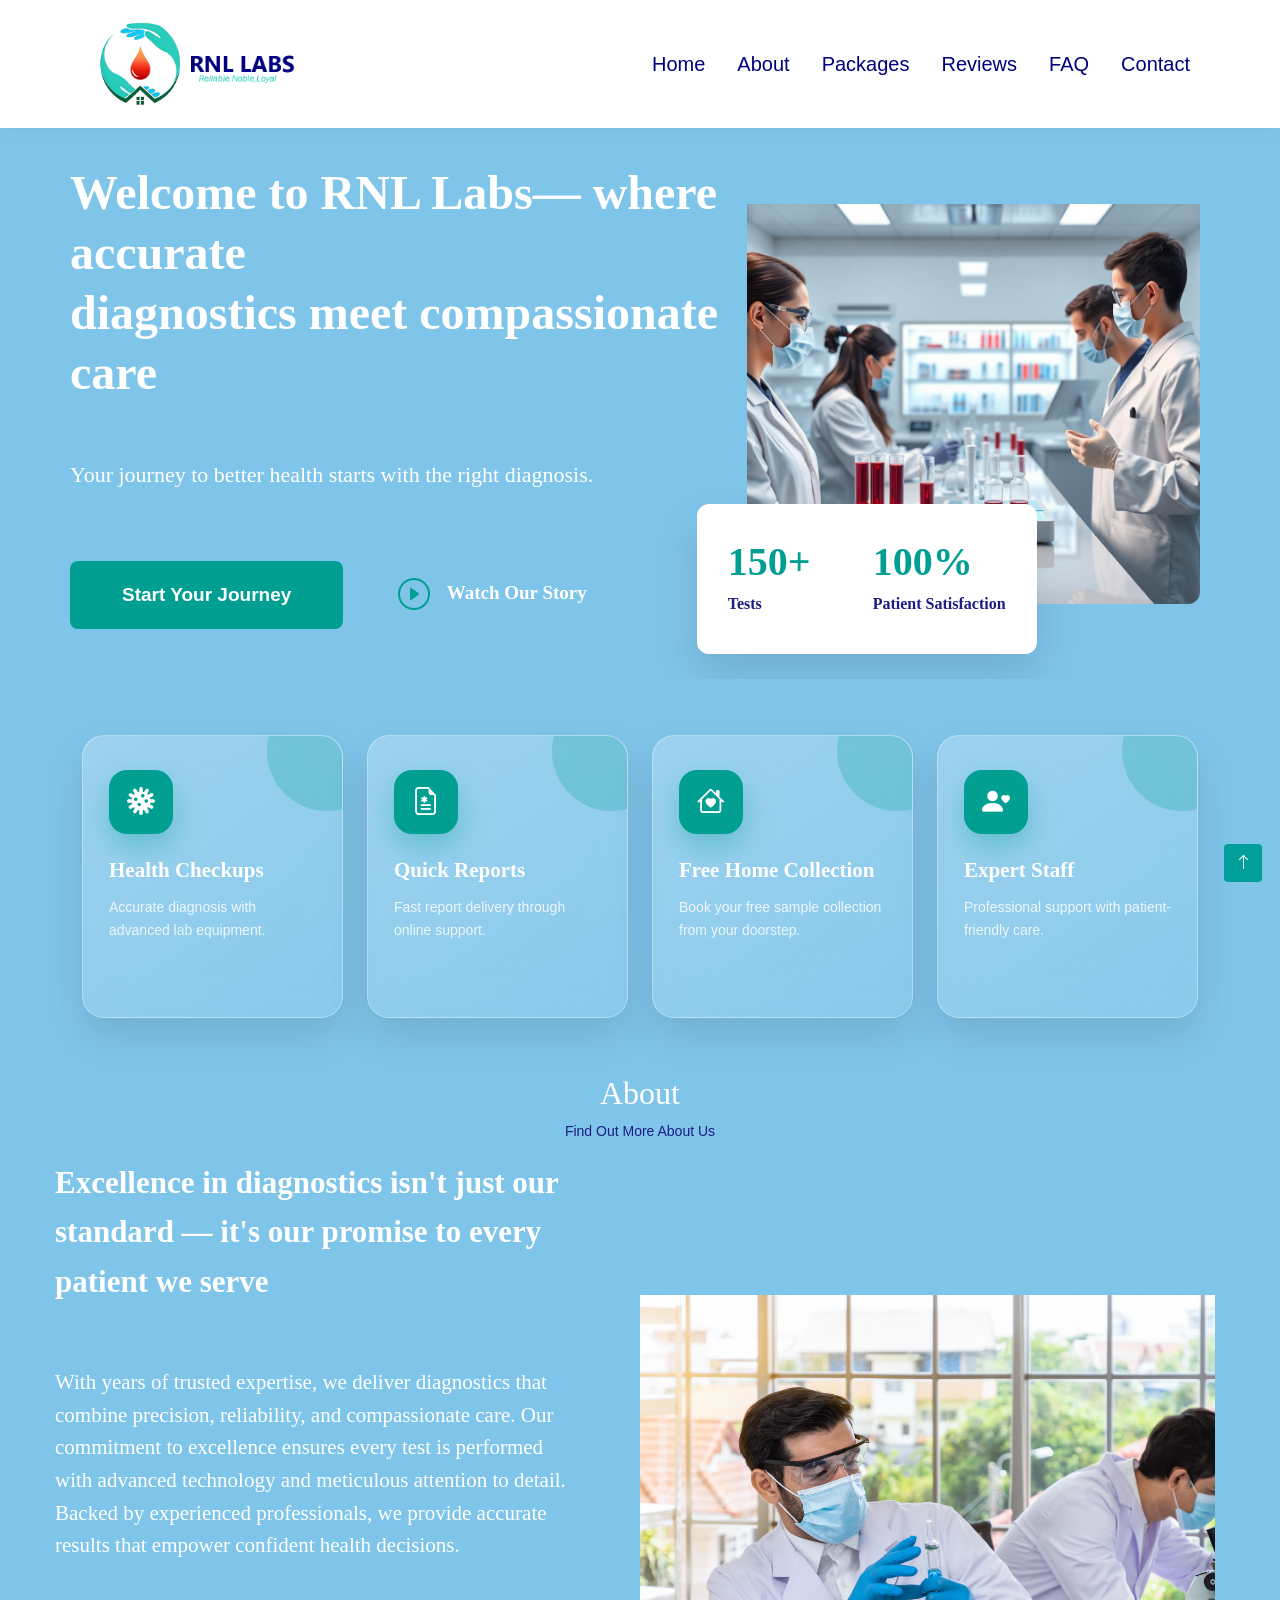
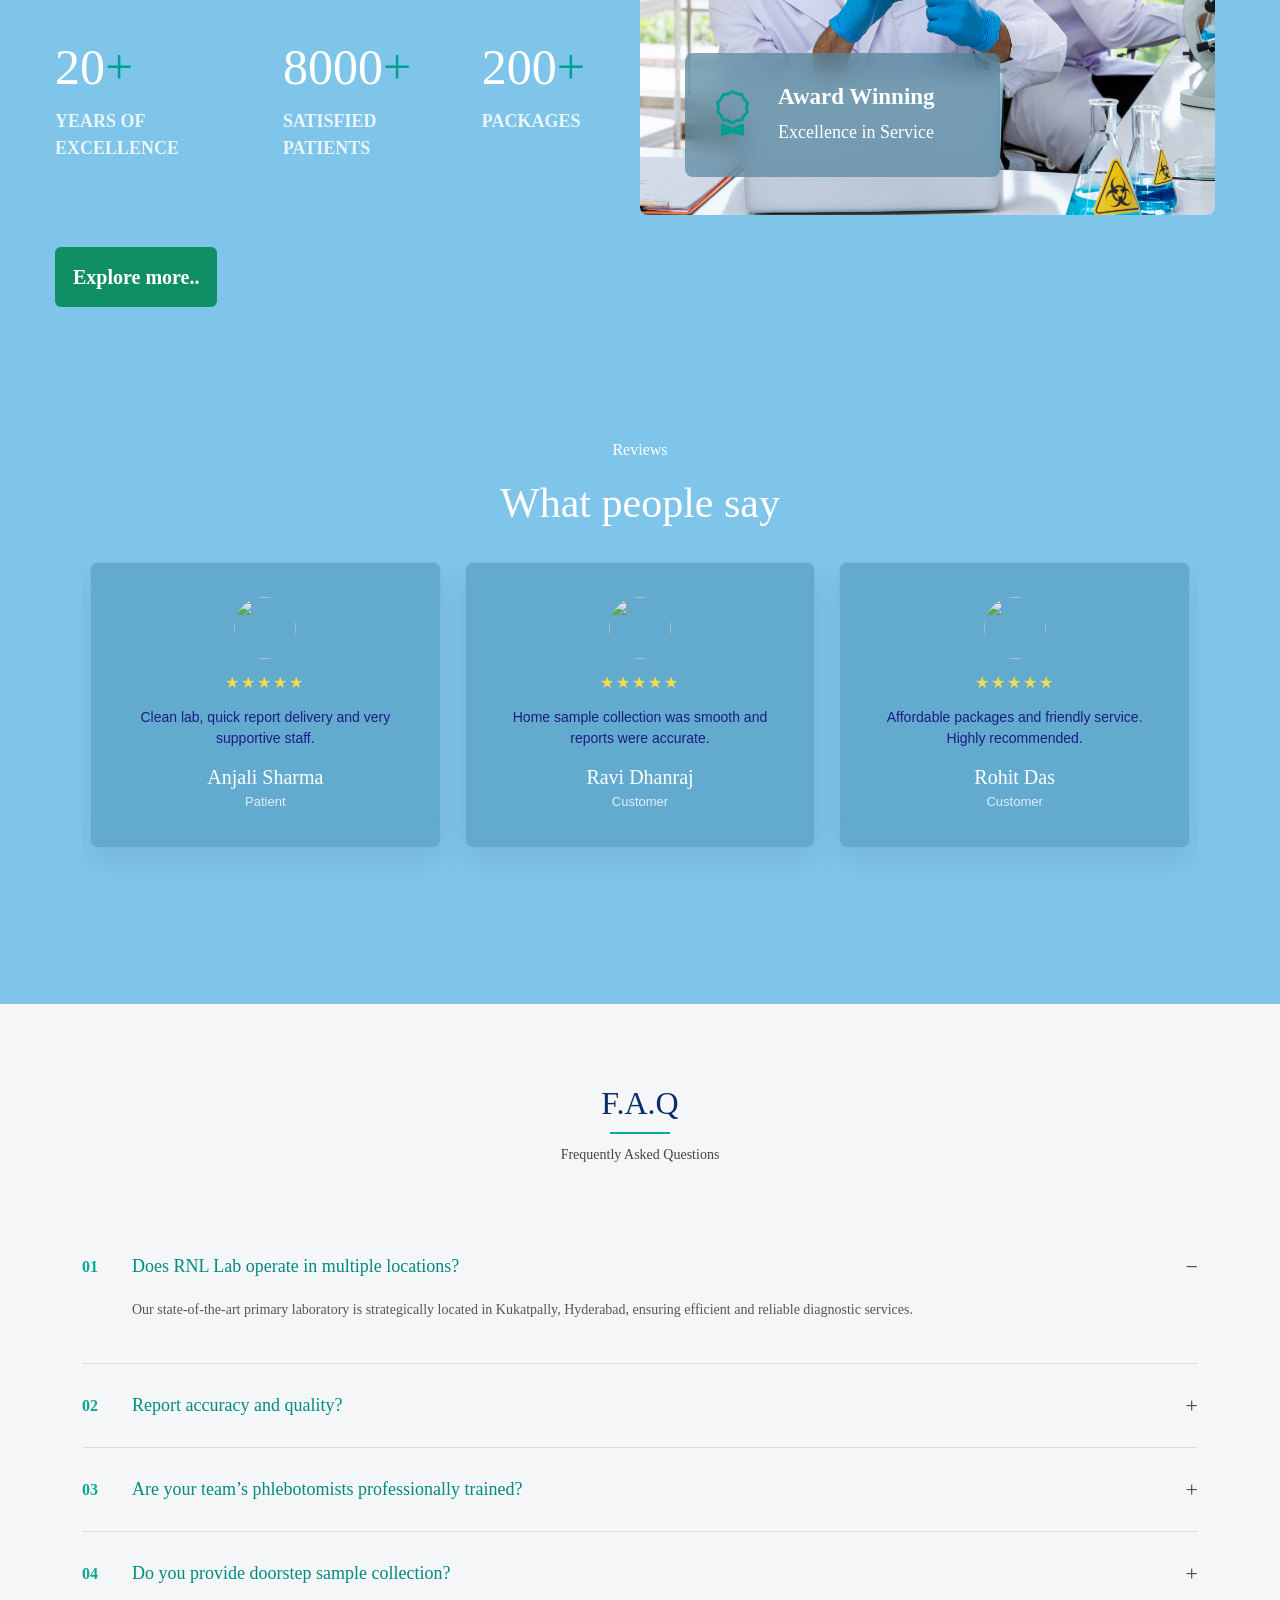
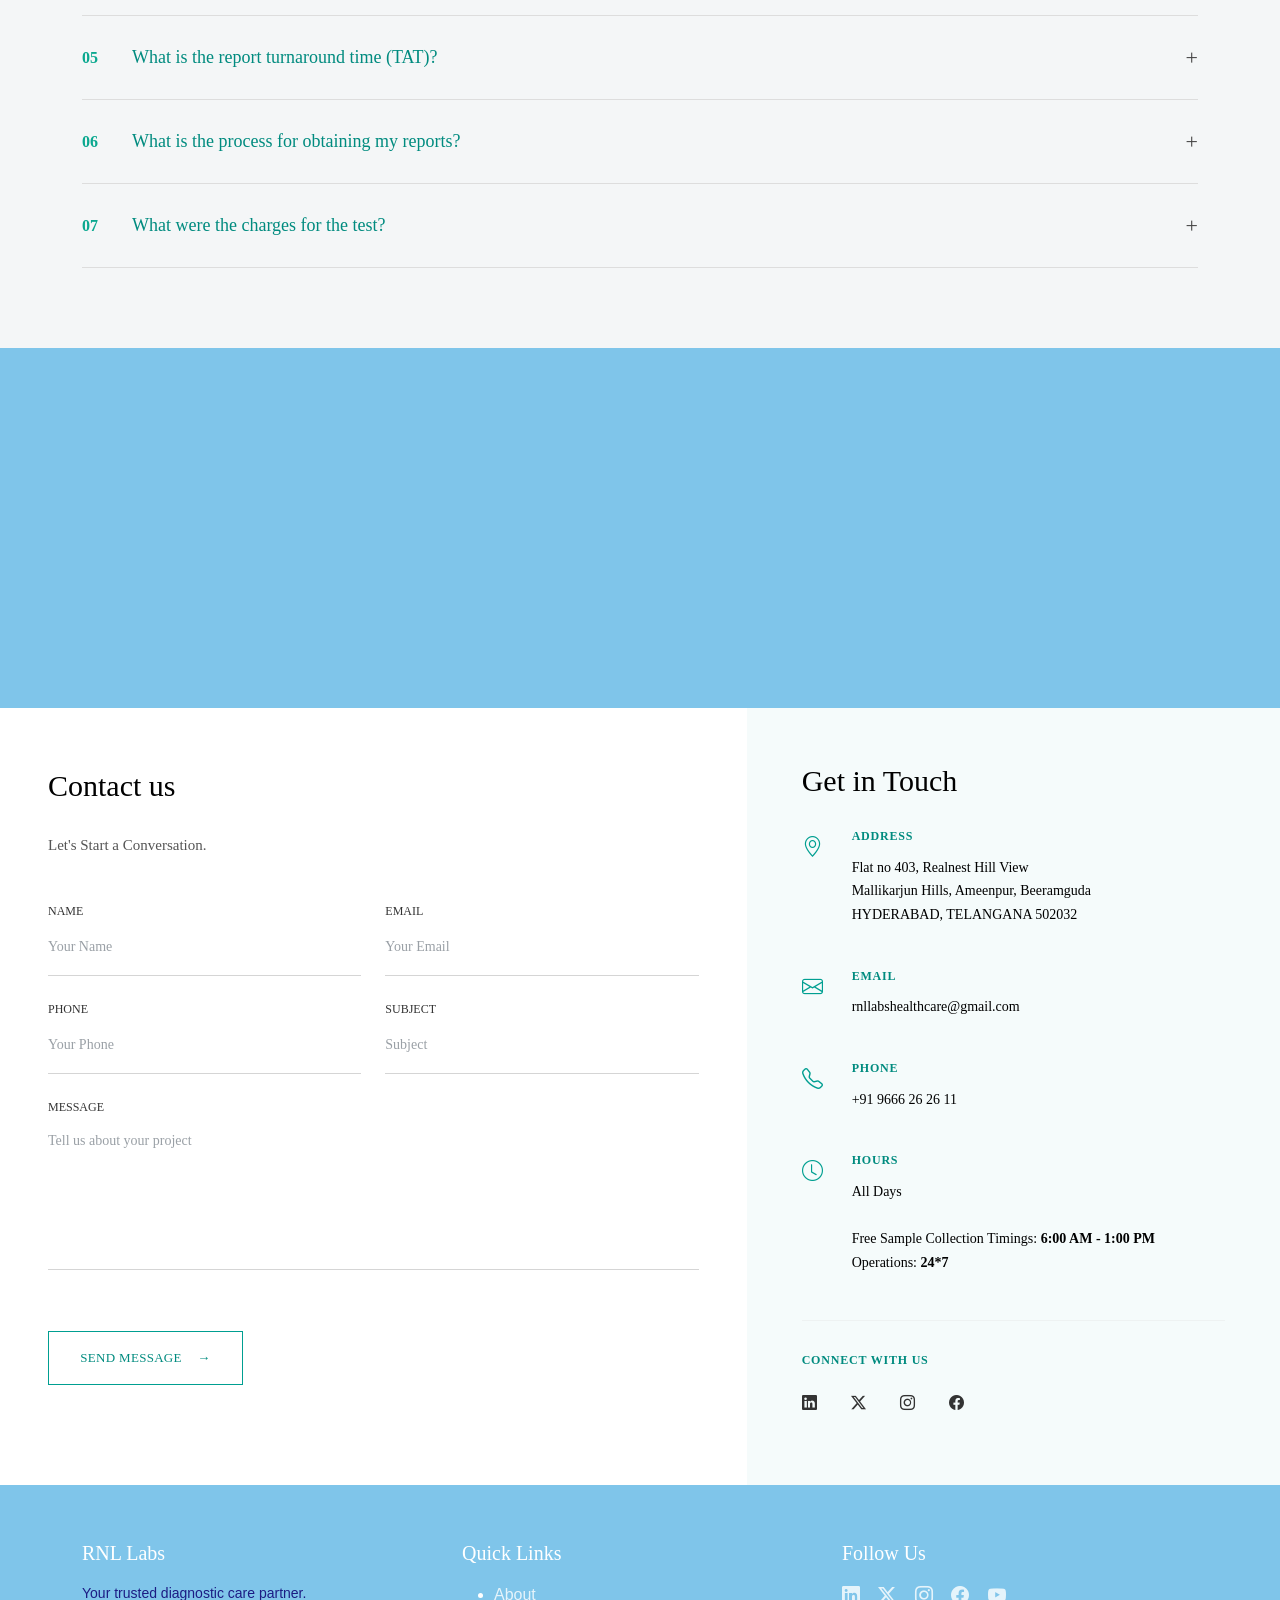
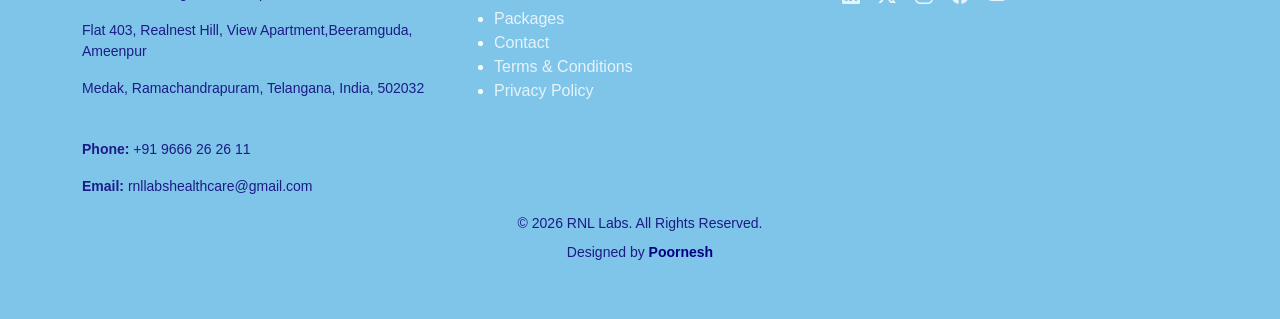
==== commit c6821f97: "add privacy policy page" ====
--- a/index.html
+++ b/index.html
@@ -638,21 +638,31 @@
               <li><a href="#packages">Packages</a></li>
               <li><a href="#contact">Contact</a></li>
               <li><a href="termsconditions.html">Terms & Conditions</a></li>
+              <li><a href="privacypolicy.html">Privacy Policy</a></li>
             </ul>
           </div>
           <div class="col-md-4">
             <h5>Follow Us</h5>
             <div class="socials">
-              <a href="https://linkedin.com"><i class="bi bi-linkedin"></i></a>
-              <a href="https://x.com/home?lang=en"
-                ><i class="bi bi-twitter-x"></i
-              ></a>
-              <a href="https://instagram.com"
-                ><i class="bi bi-instagram"></i
-              ></a>
-              <a href="https://www.facebook.com/profile.php?id=61588348987397"
-                ><i class="bi bi-facebook"></i
-              ></a>
+              <a href="https://linkedin.com">
+                <i class="bi bi-linkedin"></i>
+              </a>
+
+              <a href="https://x.com/home?lang=en">
+                <i class="bi bi-twitter-x"></i>
+              </a>
+
+              <a href="https://instagram.com">
+                <i class="bi bi-instagram"></i>
+              </a>
+
+              <a href="https://www.facebook.com/profile.php?id=61588348987397">
+                <i class="bi bi-facebook"></i>
+              </a>
+
+              <a href="https://youtu.be/BxLv3MI76B4?si=2F5A_RAQoGriqhGC">
+                <i class="bi bi-youtube"></i>
+              </a>
             </div>
           </div>
         </div>
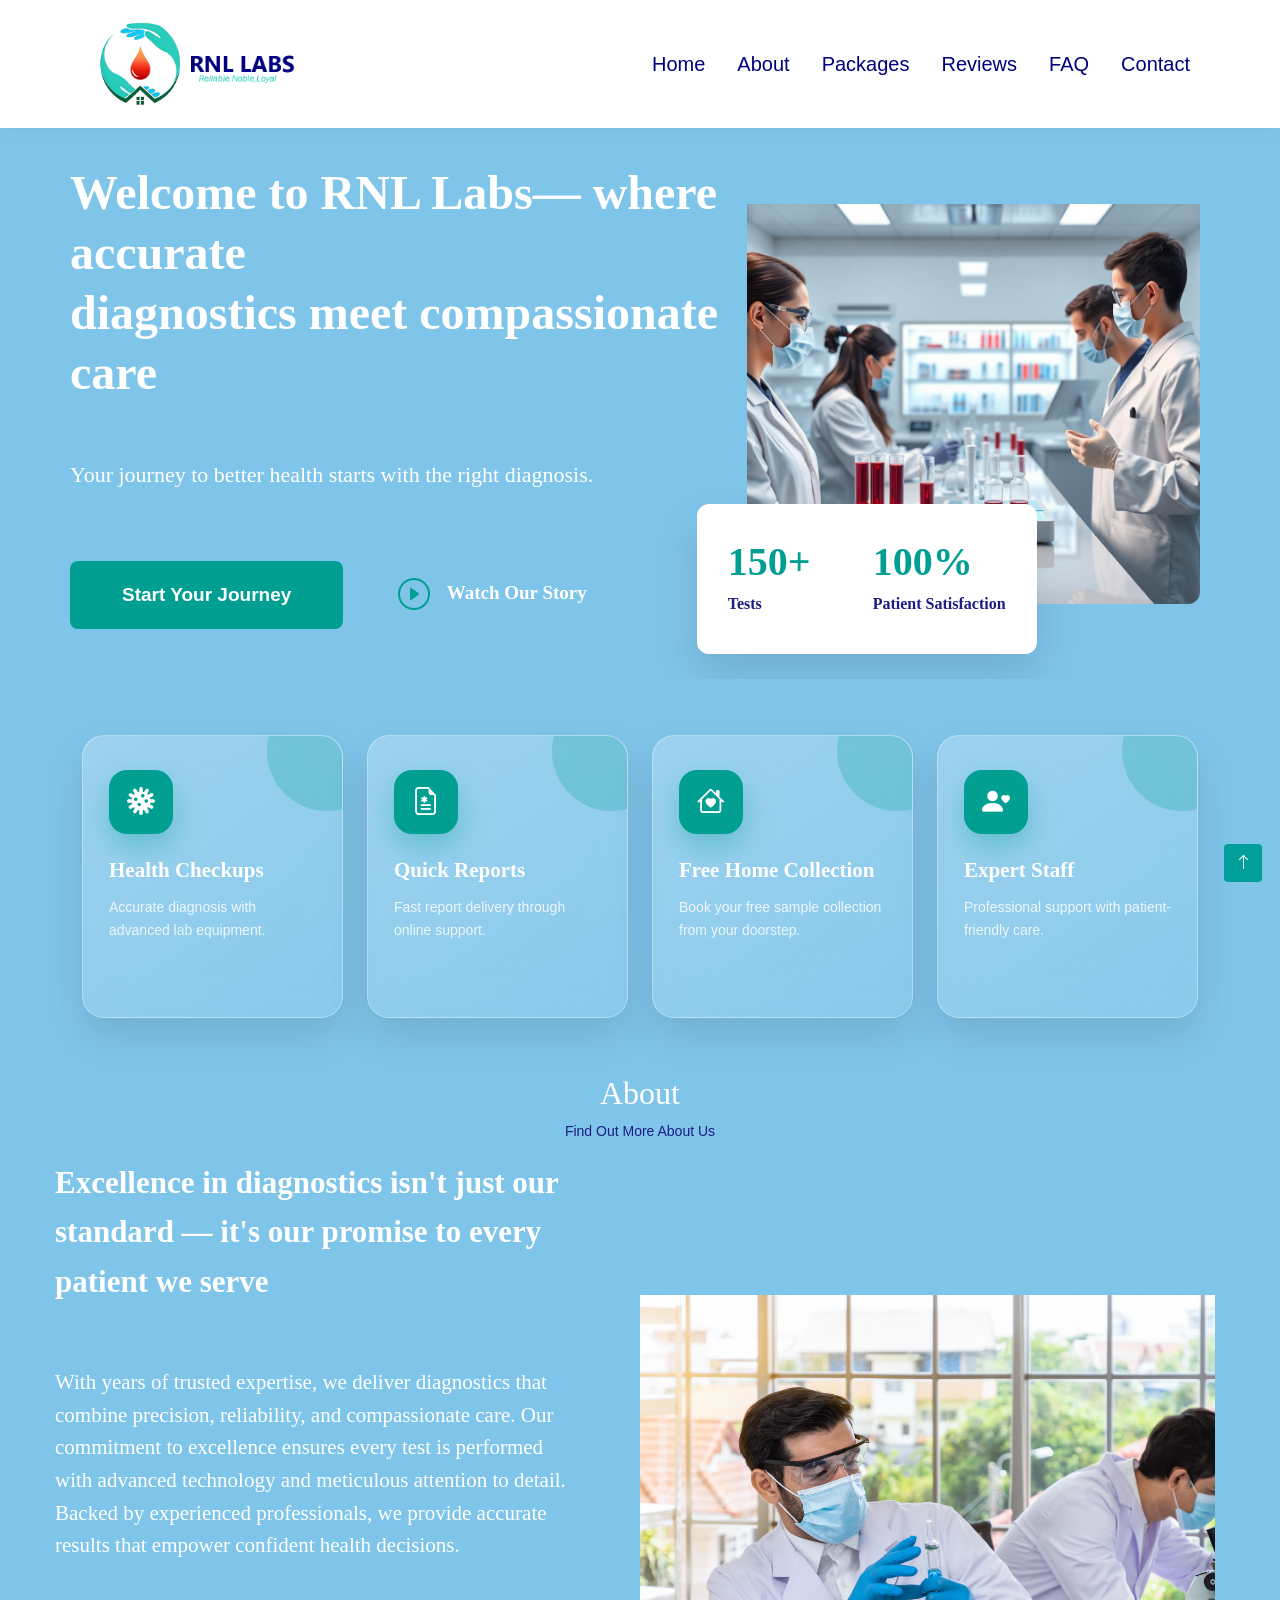
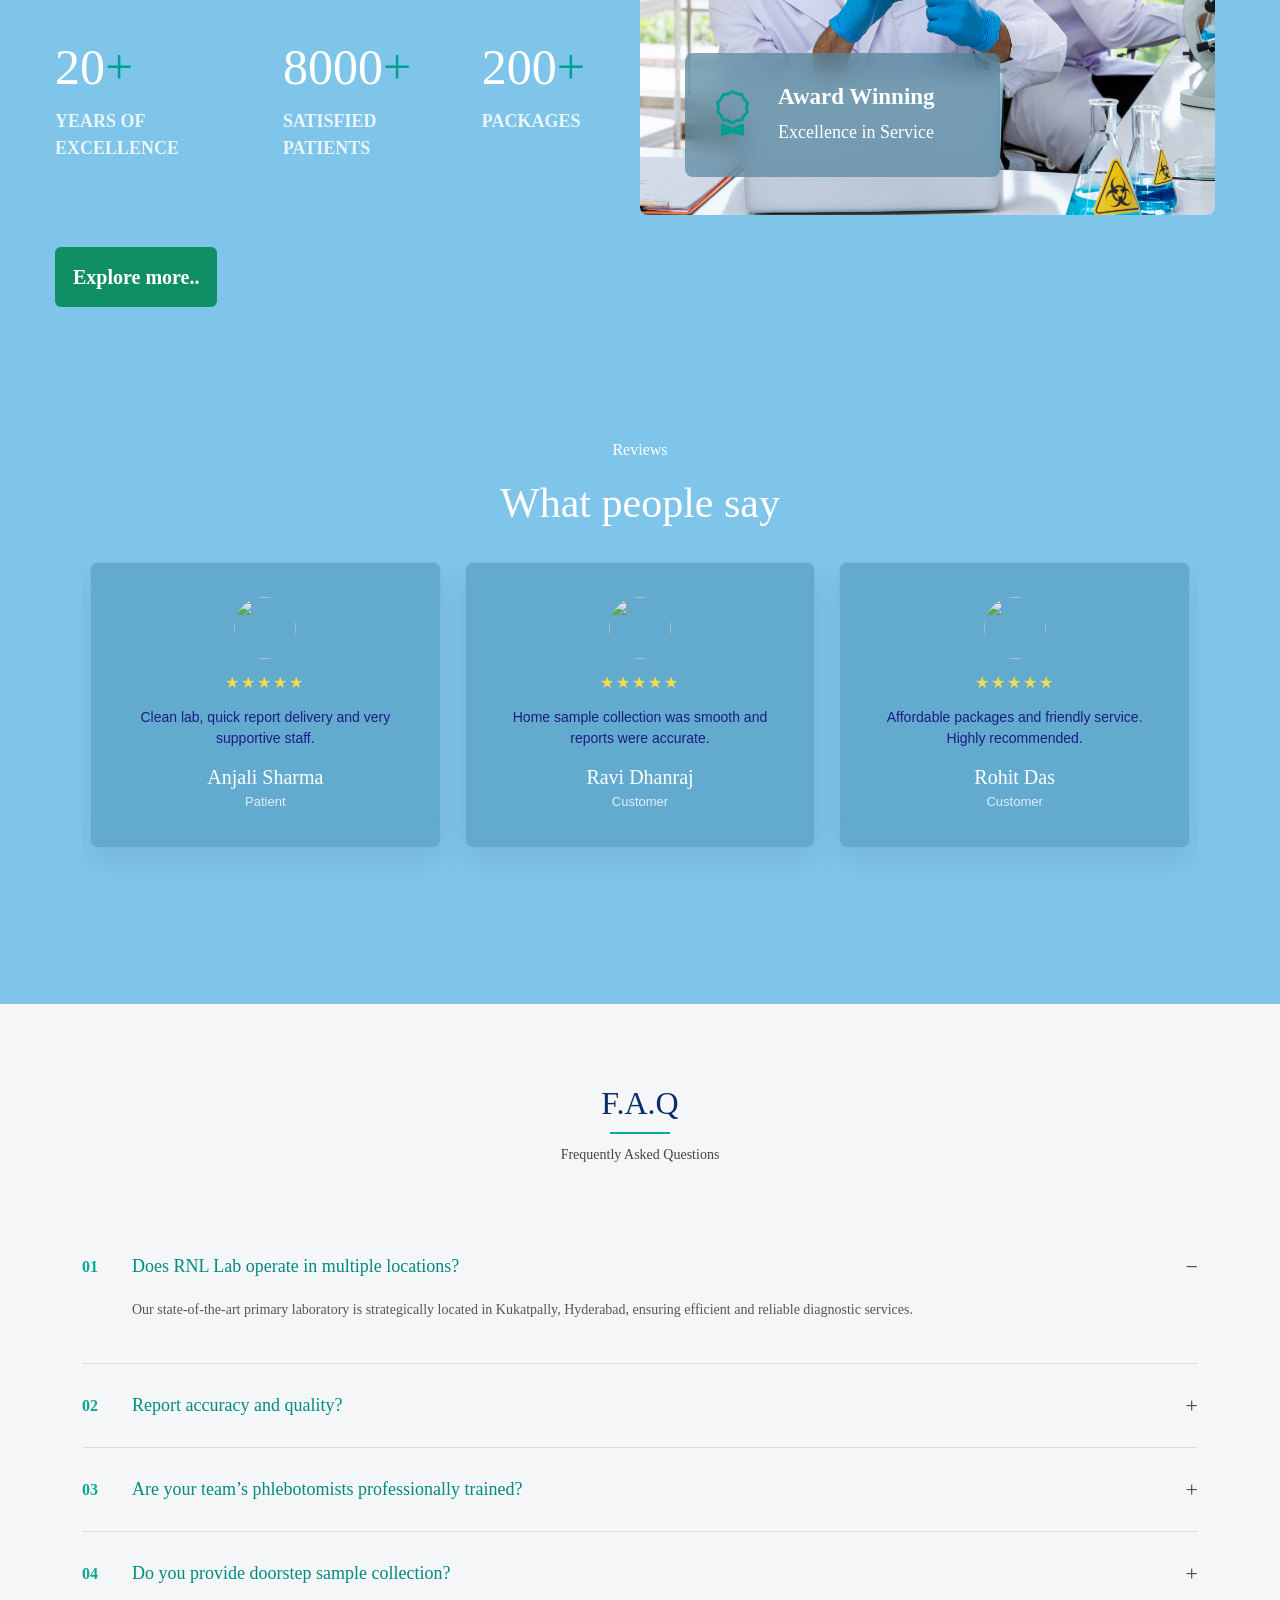
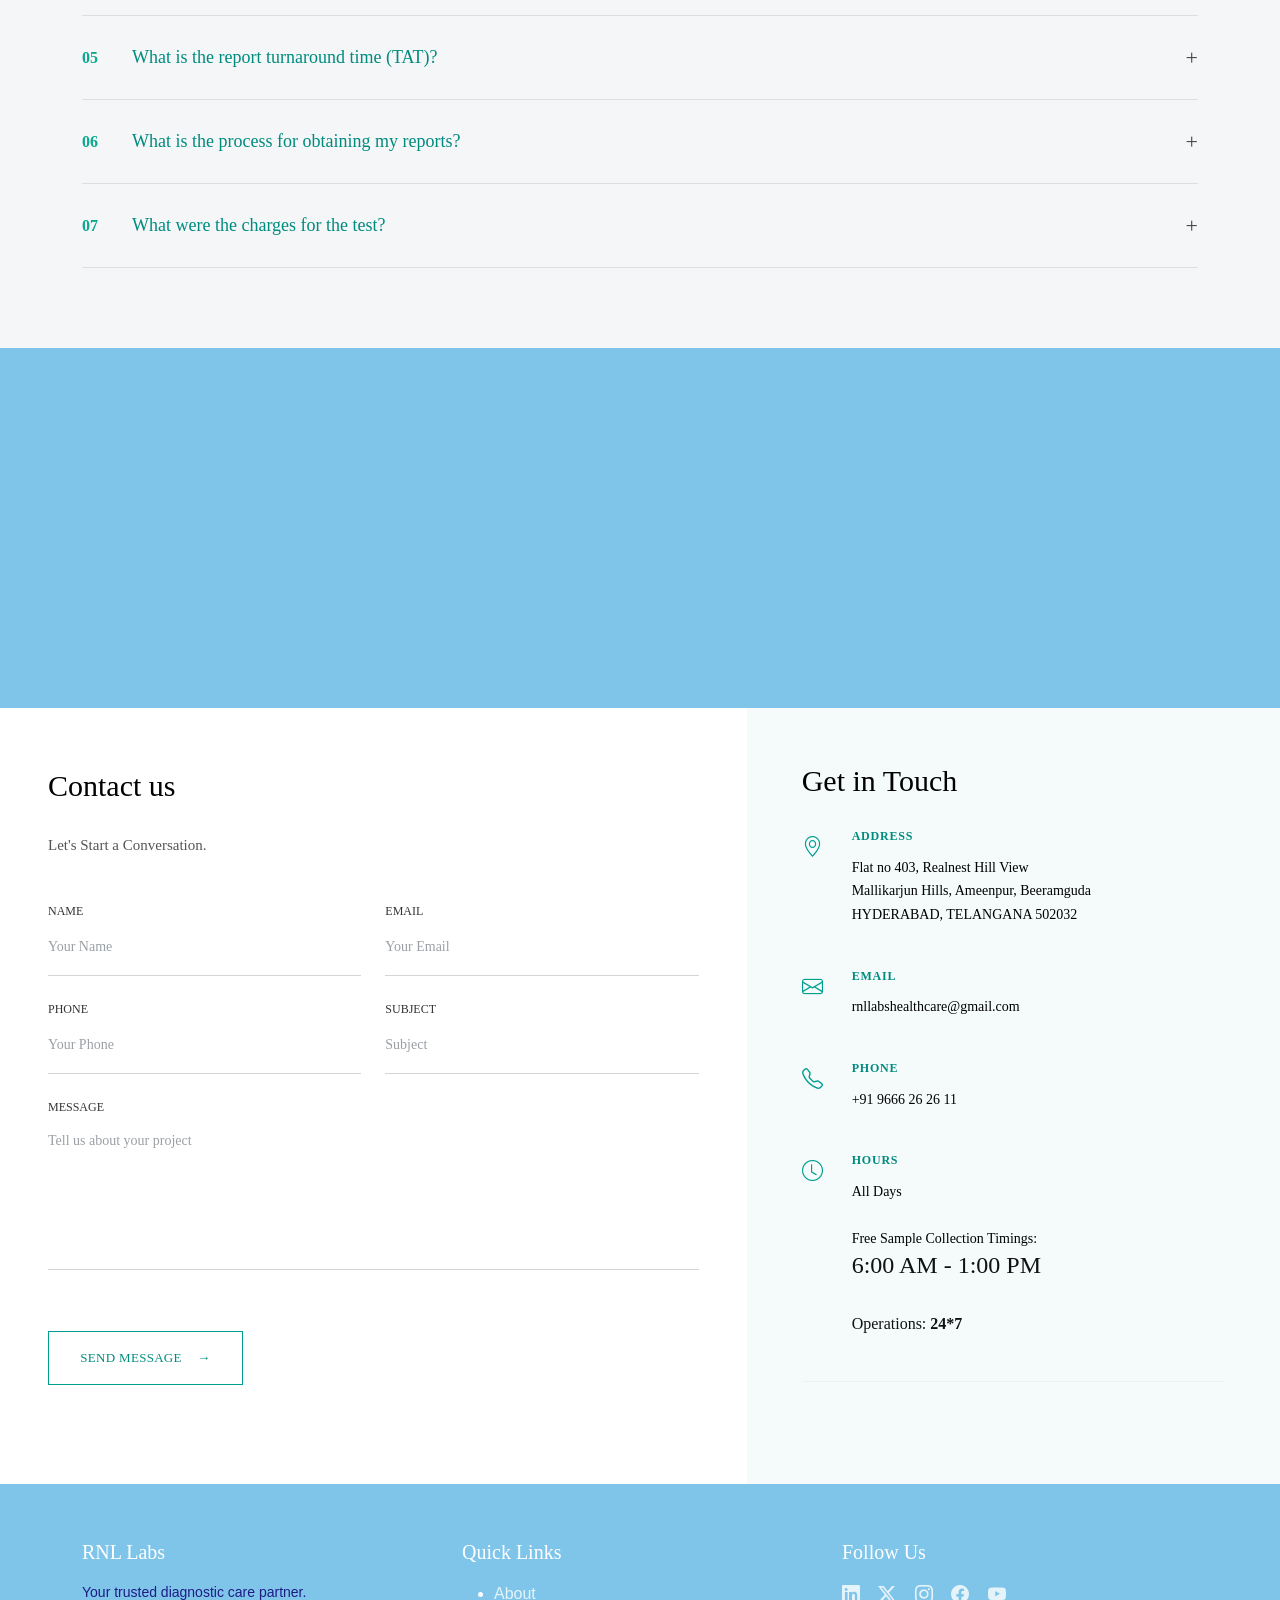
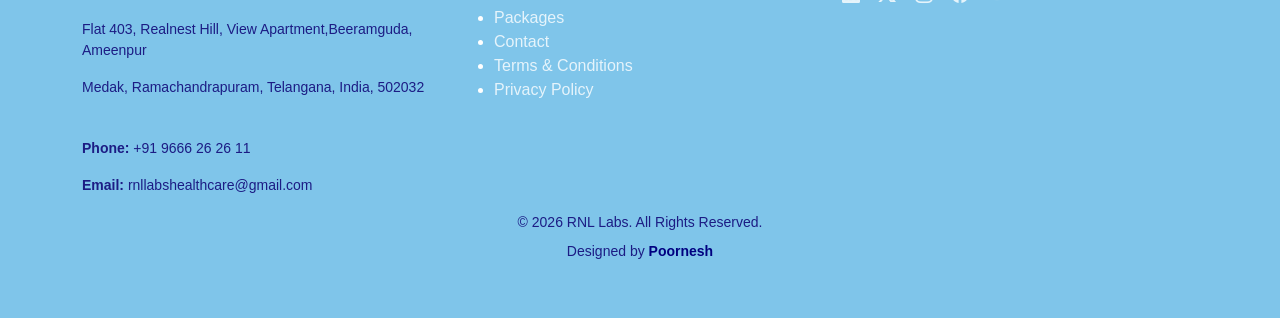
==== commit 58421319: "add youtube link" ====
--- a/index.html
+++ b/index.html
@@ -581,7 +581,9 @@
               <i class="bi bi-telephone"></i>
               <div>
                 <h5>PHONE</h5>
-                <p>+91 9666 26 26 11</p>
+                <p class="phone-number">
+                  <a href="tel:+919666262611">+91&nbsp;9666&nbsp;26&nbsp;26&nbsp;11</a>
+                </p>
               </div>
             </div>
 
@@ -592,7 +594,7 @@
                 <p>
                   All Days<br /><br />
                   Free Sample Collection Timings:
-                  <strong>6:00 AM - 1:00 PM</strong><br />
+                  <h4>6:00 AM - 1:00 PM</h4><br />
                   Operations: <strong>24*7</strong>
                 </p>
               </div>
@@ -600,7 +602,7 @@
 
             <hr />
 
-            <h5 class="connect-title">CONNECT WITH US</h5>
+            <!-- <h5 class="connect-title">CONNECT WITH US</h5>
 
             <div class="contact-socials">
               <a href="https://linkedin.com"><i class="bi bi-linkedin"></i></a>
@@ -613,7 +615,7 @@
               <a href="https://www.facebook.com/profile.php?id=61588348987397"
                 ><i class="bi bi-facebook"></i
               ></a>
-            </div>
+            </div> -->
           </div>
         </div>
       </div>
@@ -660,7 +662,7 @@
                 <i class="bi bi-facebook"></i>
               </a>
 
-              <a href="https://youtu.be/BxLv3MI76B4?si=2F5A_RAQoGriqhGC">
+              <a href="https://www.youtube.com/@rnllabshealthcare">
                 <i class="bi bi-youtube"></i>
               </a>
             </div>
--- a/style.css
+++ b/style.css
@@ -992,11 +992,30 @@
   margin-bottom: 12px;
 }
 
+/* .info-item p {
+  color: #000;
+  font-size: 14px;
+  line-height: 1.7;
+  margin: 0;
+} */
+
 .info-item p {
   color: #000;
   font-size: 14px;
   line-height: 1.7;
   margin: 0;
+  word-break: normal;
+}
+
+.phone-number {
+  white-space: nowrap;
+  font-size: 18px;
+  font-weight: 500;
+}
+
+.phone-number a {
+  color: #000;
+  text-decoration: none;
 }
 
 .contact-info-area hr {
@@ -1318,4 +1337,3 @@
     font-size: 24px;
   }
 }
-
